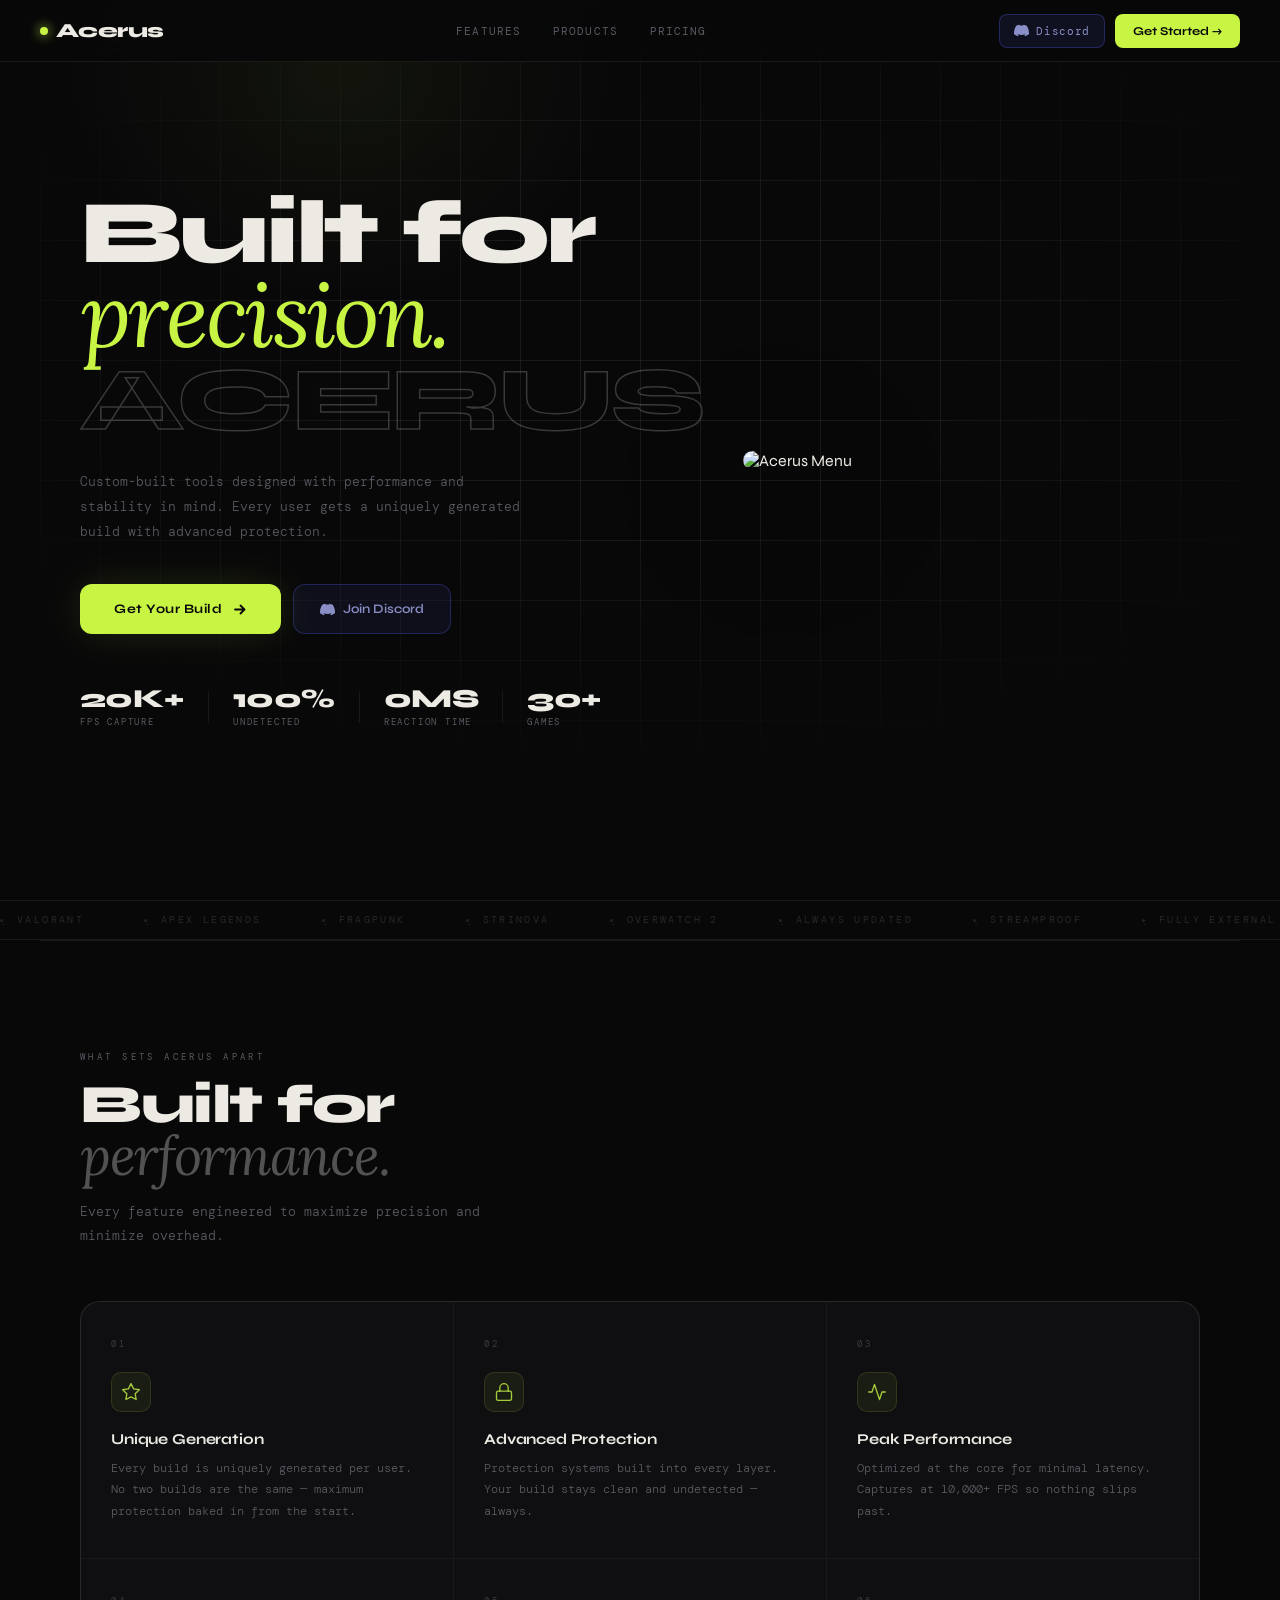
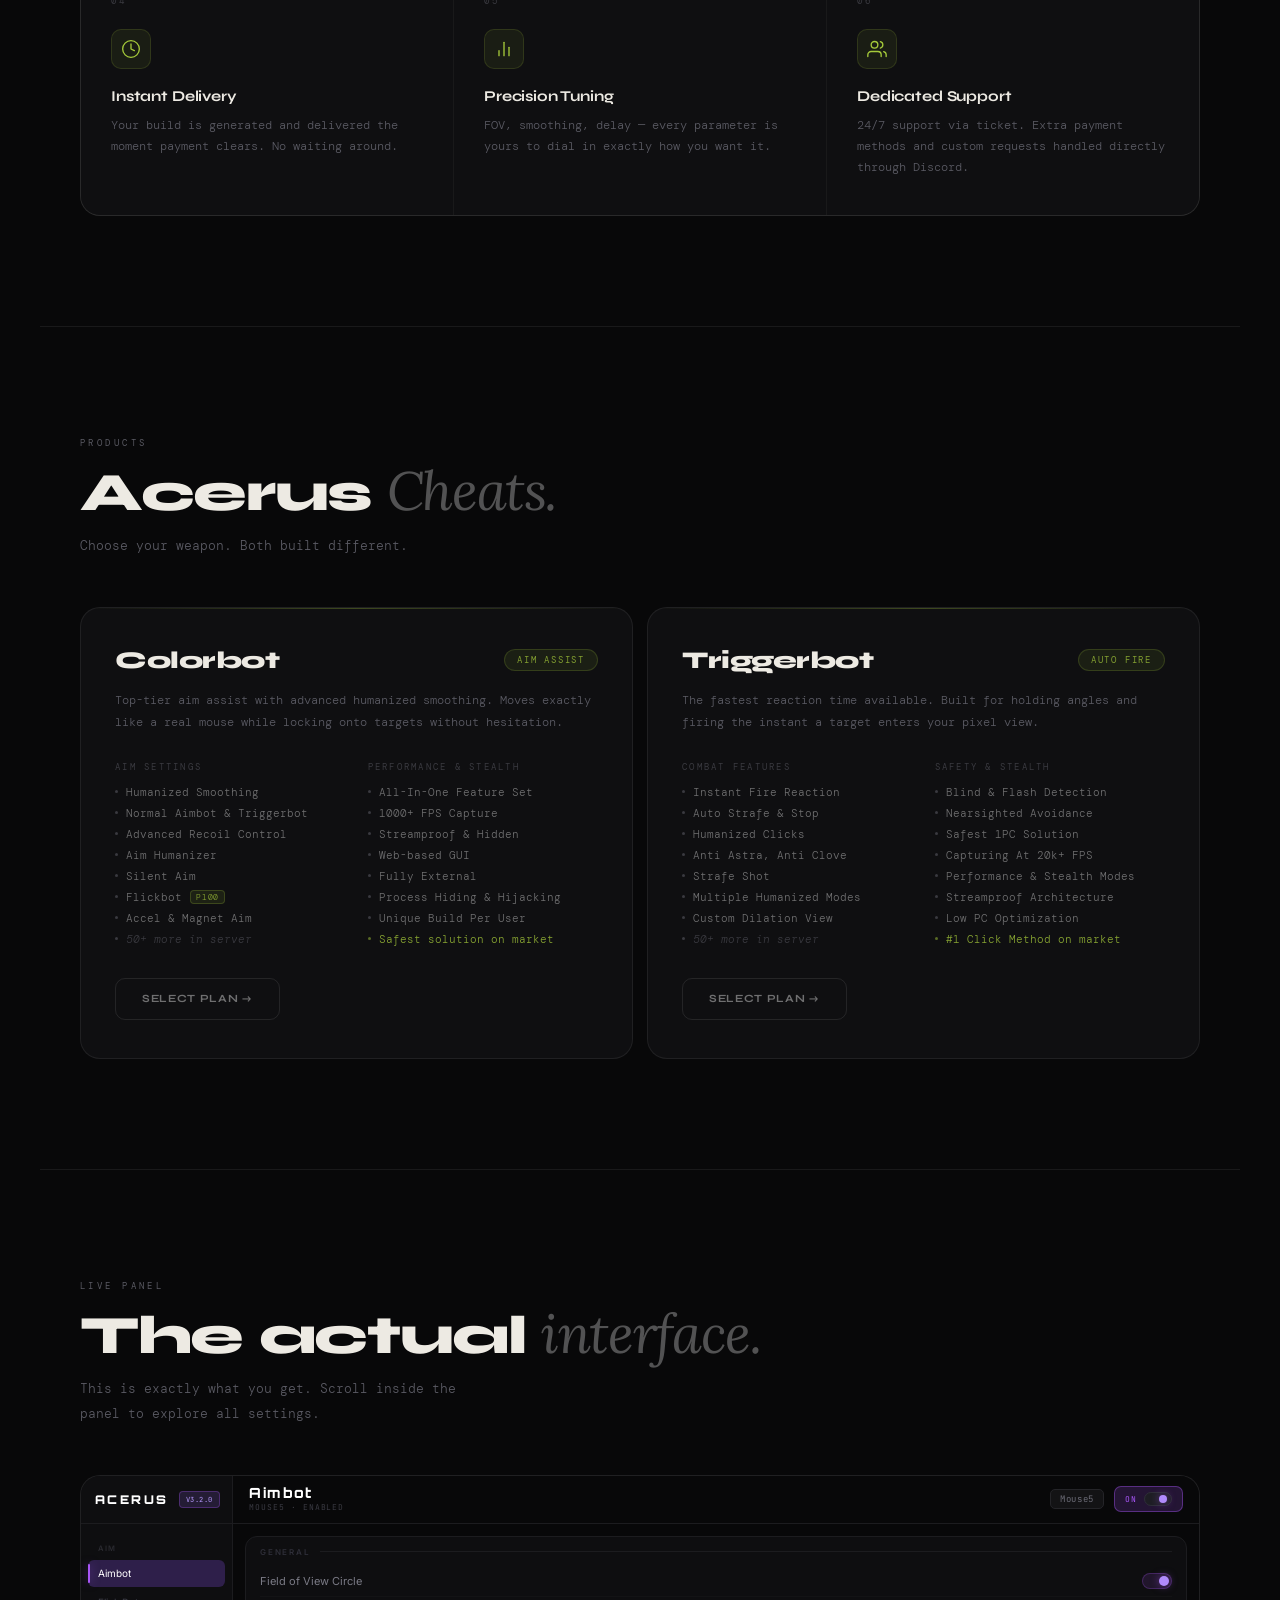
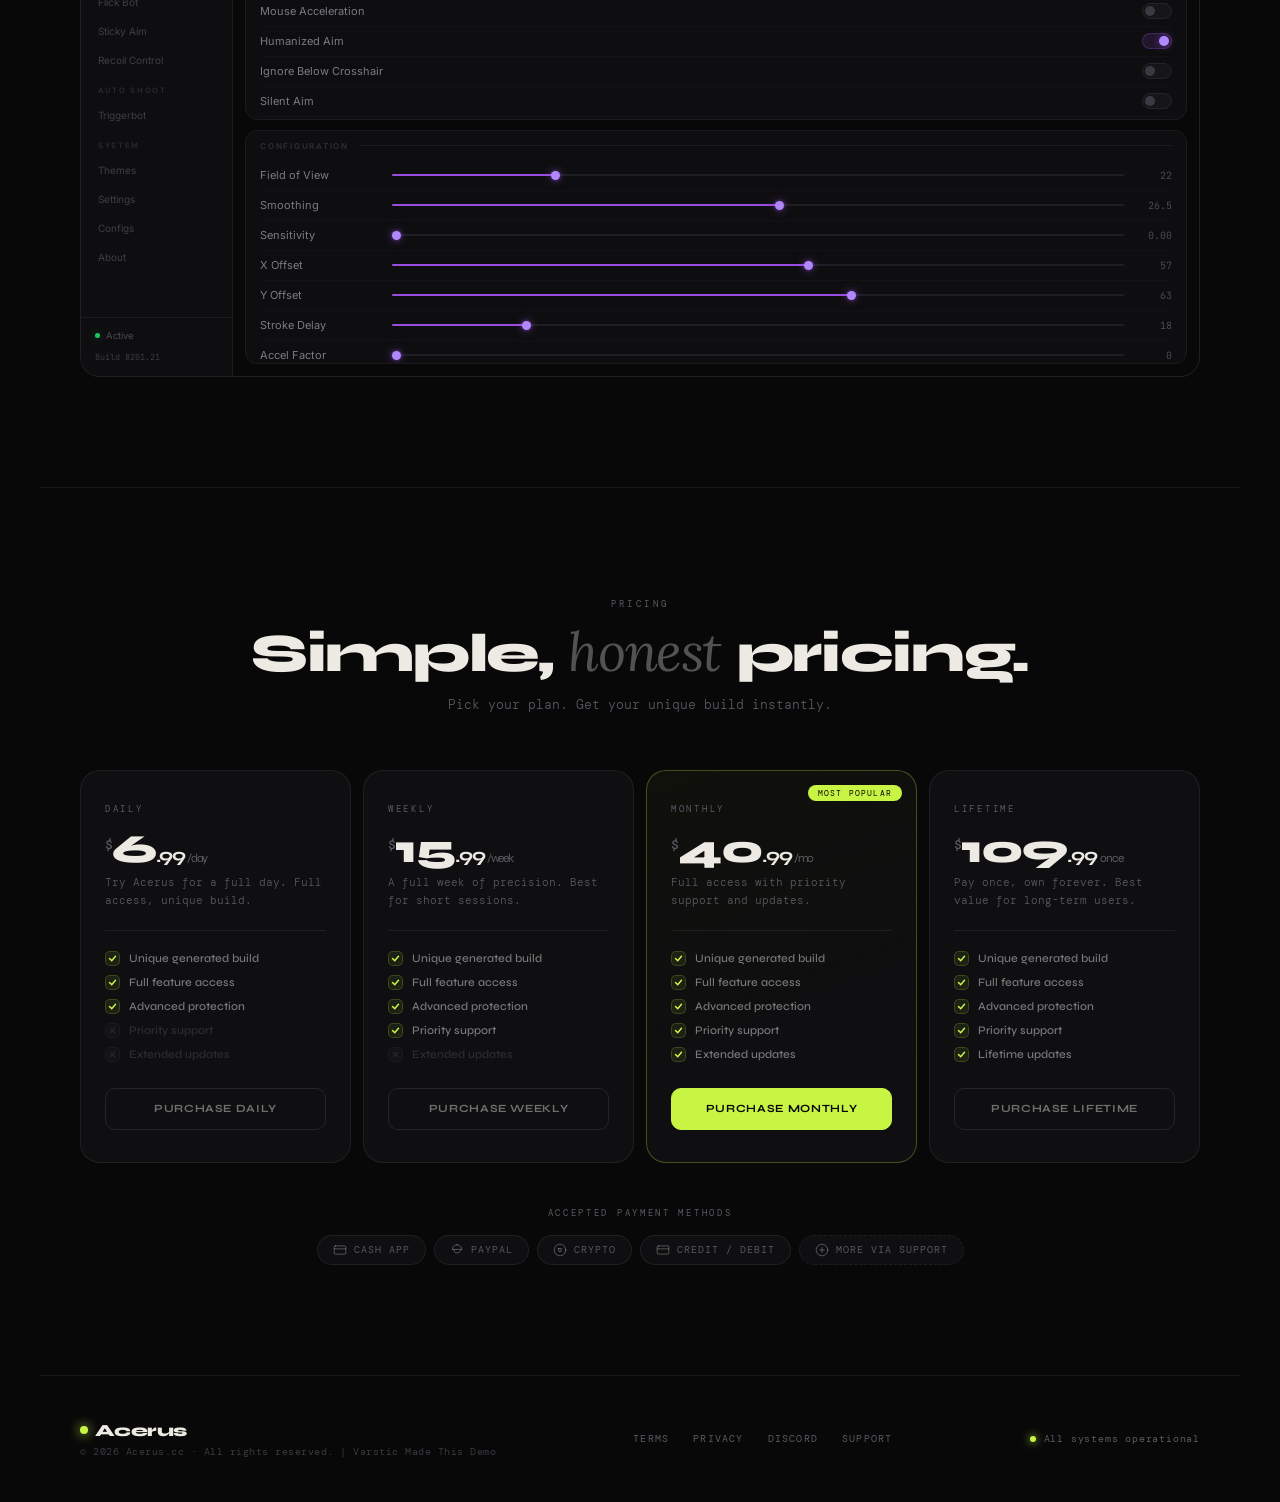
==== index.html @ 76d6c165 "Update index.html" ====
<!DOCTYPE html>
<html lang="en">
<head>
<meta charset="UTF-8">
<meta name="viewport" content="width=device-width, initial-scale=1.0">
<title>ACERUS</title>
<link rel="preconnect" href="https://fonts.googleapis.com">
<link rel="preconnect" href="https://fonts.gstatic.com" crossorigin>
  <link rel="icon" type="image/png" href="https://i.imgur.com/g42k0gM.png" />
<link href="https://fonts.googleapis.com/css2?family=Syne:wght@400;600;700;800&family=DM+Mono:wght@300;400;500&family=Lora:ital,wght@0,400;1,400&family=Orbitron:wght@700;800;900&family=Inter:wght@300;400;500;600&family=JetBrains+Mono:wght@300;400&display=swap" rel="stylesheet">
<link rel="stylesheet" href="assets/data/x7k2m.css">
</head>
<body>

<canvas id="q9w3e"></canvas>
<div id="r4t8y"></div>

<nav>
  <a href="#" class="nav-logo">
    <span class="logo-dot"></span>
    Acerus
  </a>
  <div class="nav-links">
    <a href="#features">Features</a>
    <a href="#cheats">Products</a>
    <a href="#pricing">Pricing</a>
  </div>
  <div class="nav-right">
    <a href="https://discord.com/invite/Wdghr2n5yr" target="_blank" class="discord-btn">
      <svg width="15" height="15" viewBox="0 0 24 24" fill="currentColor">
        <path d="M20.317 4.37a19.791 19.791 0 0 0-4.885-1.515.074.074 0 0 0-.079.037c-.21.375-.444.864-.608 1.25a18.27 18.27 0 0 0-5.487 0 12.64 12.64 0 0 0-.617-1.25.077.077 0 0 0-.079-.037A19.736 19.736 0 0 0 3.677 4.37a.07.07 0 0 0-.032.027C.533 9.046-.32 13.58.099 18.057c.002.022.015.043.03.056a19.9 19.9 0 0 0 5.993 3.03.078.078 0 0 0 .084-.028 14.09 14.09 0 0 0 1.226-1.994.076.076 0 0 0-.041-.106 13.107 13.107 0 0 1-1.872-.892.077.077 0 0 1-.008-.128 10.2 10.2 0 0 0 .372-.292.074.074 0 0 1 .077-.01c3.928 1.793 8.18 1.793 12.062 0a.074.074 0 0 1 .078.01c.12.098.246.198.373.292a.077.077 0 0 1-.006.127 12.299 12.299 0 0 1-1.873.892.077.077 0 0 0-.041.107c.36.698.772 1.362 1.225 1.993a.076.076 0 0 0 .084.028 19.839 19.839 0 0 0 6.002-3.03.077.077 0 0 0 .032-.054c.5-5.177-.838-9.674-3.549-13.66a.061.061 0 0 0-.031-.03z"/>
      </svg>
      Discord
    </a>
    <a href="#pricing" class="nav-cta">Get Started →</a>
  </div>
</nav>

<section id="hero">
  <div class="hero-grid"></div>
  <div class="hero-glow"></div>
  <div class="hero-inner">
    <div class="hero-left">
      <h1>
        <span class="h1-line1" id="tw-line">Built for</span><br>
        <em class="h1-em" id="tw-em"></em><br>
        <span class="outline h1-slide" id="tw-slide">ACERUS</span>
      </h1>
      <p class="hero-sub" id="hero-sub-text">
        Custom-built tools designed with performance and stability in mind. Every user gets a uniquely generated build with advanced protection.
      </p>
      <div class="hero-btns">
        <a href="#pricing" class="btn-primary">
          Get Your Build
          <svg width="15" height="15" viewBox="0 0 15 15" fill="none">
            <path d="M3 7.5h9M8.5 3.5l4 4-4 4" stroke="currentColor" stroke-width="1.8" stroke-linecap="round" stroke-linejoin="round"/>
          </svg>
        </a>
        <a href="https://discord.com/invite/Wdghr2n5yr" target="_blank" class="btn-secondary">
          <svg width="15" height="15" viewBox="0 0 24 24" fill="currentColor">
            <path d="M20.317 4.37a19.791 19.791 0 0 0-4.885-1.515.074.074 0 0 0-.079.037c-.21.375-.444.864-.608 1.25a18.27 18.27 0 0 0-5.487 0 12.64 12.64 0 0 0-.617-1.25.077.077 0 0 0-.079-.037A19.736 19.736 0 0 0 3.677 4.37a.07.07 0 0 0-.032.027C.533 9.046-.32 13.58.099 18.057c.002.022.015.043.03.056a19.9 19.9 0 0 0 5.993 3.03.078.078 0 0 0 .084-.028 14.09 14.09 0 0 0 1.226-1.994.076.076 0 0 0-.041-.106 13.107 13.107 0 0 1-1.872-.892.077.077 0 0 1-.008-.128 10.2 10.2 0 0 0 .372-.292.074.074 0 0 1 .077-.01c3.928 1.793 8.18 1.793 12.062 0a.074.074 0 0 1 .078.01c.12.098.246.198.373.292a.077.077 0 0 1-.006.127 12.299 12.299 0 0 1-1.873.892.077.077 0 0 0-.041.107c.36.698.772 1.362 1.225 1.993a.076.076 0 0 0 .084.028 19.839 19.839 0 0 0 6.002-3.03.077.077 0 0 0 .032-.054c.5-5.177-.838-9.674-3.549-13.66a.061.061 0 0 0-.031-.03z"/>
          </svg>
          Join Discord
        </a>
      </div>
      <div class="hero-stats">
        <div class="hs"><div class="hs-num">20K+</div><div class="hs-lbl">FPS Capture</div></div>
        <div class="hs-div"></div>
        <div class="hs"><div class="hs-num">100%</div><div class="hs-lbl">Undetected</div></div>
        <div class="hs-div"></div>
        <div class="hs"><div class="hs-num">0MS</div><div class="hs-lbl">Reaction Time</div></div>
        <div class="hs-div"></div>
        <div class="hs"><div class="hs-num">30+</div><div class="hs-lbl">Games</div></div>
      </div>
    </div>
    <div class="hero-right">
      <div class="menu-wrap" id="menuWrap">
        <img src="https://i.imgur.com/69HrfQ5.png" alt="Acerus Menu" class="menu-img" id="menuImg">
      </div>
    </div>
  </div>
</section>

<div class="ticker">
  <div class="ticker-inner" id="p5u1i"></div>
</div>

<section id="features">
  <div class="feats-header">
    <span class="sec-eyebrow reveal">What sets Acerus apart</span>
    <h2 class="sec-title reveal d1">Built for<br><em>performance.</em></h2>
    <p class="sec-sub reveal d2">Every feature engineered to maximize precision and minimize overhead.</p>
  </div>
  <div class="feats-grid">
    <div class="feat-card reveal d1">
      <div class="feat-num">01</div>
      <div class="feat-icon">
        <svg width="20" height="20" viewBox="0 0 24 24" fill="none" stroke="rgba(200,245,68,.8)" stroke-width="1.6" stroke-linecap="round" stroke-linejoin="round"><path d="M12 2l3.09 6.26L22 9.27l-5 4.87 1.18 6.88L12 17.77l-6.18 3.25L7 14.14 2 9.27l6.91-1.01L12 2z"/></svg>
      </div>
      <p class="feat-name">Unique Generation</p>
      <p class="feat-desc">Every build is uniquely generated per user. No two builds are the same — maximum protection baked in from the start.</p>
    </div>
    <div class="feat-card reveal d2">
      <div class="feat-num">02</div>
      <div class="feat-icon">
        <svg width="20" height="20" viewBox="0 0 24 24" fill="none" stroke="rgba(200,245,68,.8)" stroke-width="1.6" stroke-linecap="round" stroke-linejoin="round"><rect x="3" y="11" width="18" height="11" rx="2"/><path d="M7 11V7a5 5 0 0 1 10 0v4"/></svg>
      </div>
      <p class="feat-name">Advanced Protection</p>
      <p class="feat-desc">Protection systems built into every layer. Your build stays clean and undetected — always.</p>
    </div>
    <div class="feat-card reveal d3">
      <div class="feat-num">03</div>
      <div class="feat-icon">
        <svg width="20" height="20" viewBox="0 0 24 24" fill="none" stroke="rgba(200,245,68,.8)" stroke-width="1.6" stroke-linecap="round" stroke-linejoin="round"><polyline points="22 12 18 12 15 21 9 3 6 12 2 12"/></svg>
      </div>
      <p class="feat-name">Peak Performance</p>
      <p class="feat-desc">Optimized at the core for minimal latency. Captures at 10,000+ FPS so nothing slips past.</p>
    </div>
    <div class="feat-card reveal d1">
      <div class="feat-num">04</div>
      <div class="feat-icon">
        <svg width="20" height="20" viewBox="0 0 24 24" fill="none" stroke="rgba(200,245,68,.8)" stroke-width="1.6" stroke-linecap="round" stroke-linejoin="round"><circle cx="12" cy="12" r="10"/><polyline points="12 6 12 12 16 14"/></svg>
      </div>
      <p class="feat-name">Instant Delivery</p>
      <p class="feat-desc">Your build is generated and delivered the moment payment clears. No waiting around.</p>
    </div>
    <div class="feat-card reveal d2">
      <div class="feat-num">05</div>
      <div class="feat-icon">
        <svg width="20" height="20" viewBox="0 0 24 24" fill="none" stroke="rgba(200,245,68,.8)" stroke-width="1.6" stroke-linecap="round" stroke-linejoin="round"><path d="M18 20V10"/><path d="M12 20V4"/><path d="M6 20v-6"/></svg>
      </div>
      <p class="feat-name">Precision Tuning</p>
      <p class="feat-desc">FOV, smoothing, delay — every parameter is yours to dial in exactly how you want it.</p>
    </div>
    <div class="feat-card reveal d3">
      <div class="feat-num">06</div>
      <div class="feat-icon">
        <svg width="20" height="20" viewBox="0 0 24 24" fill="none" stroke="rgba(200,245,68,.8)" stroke-width="1.6" stroke-linecap="round" stroke-linejoin="round"><path d="M17 21v-2a4 4 0 0 0-4-4H5a4 4 0 0 0-4 4v2"/><circle cx="9" cy="7" r="4"/><path d="M23 21v-2a4 4 0 0 0-3-3.87"/><path d="M16 3.13a4 4 0 0 1 0 7.75"/></svg>
      </div>
      <p class="feat-name">Dedicated Support</p>
      <p class="feat-desc">24/7 support via ticket. Extra payment methods and custom requests handled directly through Discord.</p>
    </div>
  </div>
</section>

<section id="cheats" style="border-top:1px solid var(--line)">
  <div class="cheats-header">
    <span class="sec-eyebrow reveal">Products</span>
    <h2 class="sec-title reveal d1">Acerus <em>Cheats.</em></h2>
    <p class="sec-sub reveal d2">Choose your weapon. Both built different.</p>
  </div>
  <div class="cheats-grid">
    <div class="cheat-card reveal d1">
      <div class="cheat-top">
        <div class="cheat-label">Colorbot</div>
        <div class="cheat-tag">Aim Assist</div>
      </div>
      <p class="cheat-desc">Top-tier aim assist with advanced humanized smoothing. Moves exactly like a real mouse while locking onto targets without hesitation.</p>
      <div class="cheat-sections">
        <div class="cheat-section">
          <div class="cs-title">Aim Settings</div>
          <ul class="cs-list">
            <li>Humanized Smoothing</li>
            <li>Normal Aimbot &amp; Triggerbot</li>
            <li>Advanced Recoil Control</li>
            <li>Aim Humanizer</li>
            <li>Silent Aim</li>
            <li>Flickbot <span class="feat-badge">P100</span></li>
            <li>Accel &amp; Magnet Aim</li>
            <li class="cs-more">50+ more in server</li>
          </ul>
        </div>
        <div class="cheat-section">
          <div class="cs-title">Performance &amp; Stealth</div>
          <ul class="cs-list">
            <li>All-In-One Feature Set</li>
            <li>1000+ FPS Capture</li>
            <li>Streamproof &amp; Hidden</li>
            <li>Web-based GUI</li>
            <li>Fully External</li>
            <li>Process Hiding &amp; Hijacking</li>
            <li>Unique Build Per User</li>
            <li class="cs-highlight">Safest solution on market</li>
          </ul>
        </div>
      </div>
      <a href="#pricing" class="btn-cheat">Select Plan →</a>
    </div>
    <div class="cheat-card reveal d2">
      <div class="cheat-top">
        <div class="cheat-label">Triggerbot</div>
        <div class="cheat-tag">Auto Fire</div>
      </div>
      <p class="cheat-desc">The fastest reaction time available. Built for holding angles and firing the instant a target enters your pixel view.</p>
      <div class="cheat-sections">
        <div class="cheat-section">
          <div class="cs-title">Combat Features</div>
          <ul class="cs-list">
            <li>Instant Fire Reaction</li>
            <li>Auto Strafe &amp; Stop</li>
            <li>Humanized Clicks</li>
            <li>Anti Astra, Anti Clove</li>
            <li>Strafe Shot</li>
            <li>Multiple Humanized Modes</li>
            <li>Custom Dilation View</li>
            <li class="cs-more">50+ more in server</li>
          </ul>
        </div>
        <div class="cheat-section">
          <div class="cs-title">Safety &amp; Stealth</div>
          <ul class="cs-list">
            <li>Blind &amp; Flash Detection</li>
            <li>Nearsighted Avoidance</li>
            <li>Safest 1PC Solution</li>
            <li>Capturing At 20k+ FPS</li>
            <li>Performance &amp; Stealth Modes</li>
            <li>Streamproof Architecture</li>
            <li>Low PC Optimization</li>
            <li class="cs-highlight">#1 Click Method on market</li>
          </ul>
        </div>
      </div>
      <a href="#pricing" class="btn-cheat">Select Plan →</a>
    </div>
  </div>
</section>

<section id="demo" style="border-top:1px solid var(--line)">
  <div class="demo-header">
    <span class="sec-eyebrow reveal">Live Panel</span>
    <h2 class="sec-title reveal d1">The actual <em>interface.</em></h2>
    <p class="sec-sub reveal d2">This is exactly what you get. Scroll inside the panel to explore all settings.</p>
  </div>
  <div class="widget-outer reveal d2">
    <div class="w-app">
      <aside class="w-sidebar">
        <div class="w-brand">
          <div class="w-brand-logo">ACERUS</div>
          <div class="w-brand-badge">V3.2.0</div>
        </div>
        <div class="w-nav">
          <div class="w-group-title">Aim</div>
          <div class="w-nav-item active">Aimbot</div>
          <div class="w-nav-item">Flick Bot</div>
          <div class="w-nav-item">Sticky Aim</div>
          <div class="w-nav-item">Recoil Control</div>
          <div class="w-group-title">Auto Shoot</div>
          <div class="w-nav-item">Triggerbot</div>
          <div class="w-group-title">System</div>
          <div class="w-nav-item">Themes</div>
          <div class="w-nav-item">Settings</div>
          <div class="w-nav-item">Configs</div>
          <div class="w-nav-item">About</div>
        </div>
        <div class="w-sidebar-footer">
          <div class="w-status-row"><span class="w-dot"></span><span>Active</span></div>
          <small>Build 8201.21</small>
        </div>
      </aside>
      <main class="w-main">
        <div class="w-topbar">
          <div class="w-title-wrap">
            <div class="w-title">Aimbot</div>
            <div class="w-subtitle">Mouse5 · Enabled</div>
          </div>
          <div class="w-top-controls">
            <div class="w-chip">Mouse5</div>
            <div class="w-master-toggle on" id="wMasterToggle">
              <span class="wmt-label">ON</span>
              <div class="wmt-knob"></div>
            </div>
          </div>
        </div>
        <div class="w-scroll-area">
          <section class="w-card">
            <div class="w-card-header">
              <span>General</span>
              <div class="w-card-line"></div>
            </div>
            <div class="w-card-body">
              <div class="w-row-toggle"><div class="w-label">Field of View Circle</div><div class="w-toggle on" data-wtoggle></div></div>
              <div class="w-row-toggle"><div class="w-label">Mouse Acceleration</div><div class="w-toggle" data-wtoggle></div></div>
              <div class="w-row-toggle"><div class="w-label">Humanized Aim</div><div class="w-toggle on" data-wtoggle></div></div>
              <div class="w-row-toggle"><div class="w-label">Ignore Below Crosshair</div><div class="w-toggle" data-wtoggle></div></div>
              <div class="w-row-toggle"><div class="w-label">Silent Aim</div><div class="w-toggle" data-wtoggle></div></div>
              <div class="w-row-toggle"><div class="w-label">Streamproof Mode</div><div class="w-toggle on" data-wtoggle></div></div>
            </div>
          </section>
          <section class="w-card">
            <div class="w-card-header">
              <span>Configuration</span>
              <div class="w-card-line"></div>
            </div>
            <div class="w-card-body">
              <div class="w-slider-row"><div class="w-slider-name">Field of View</div><input type="range" min="0" max="100" value="22" data-wslider data-format="int"><div class="w-slider-value">22</div></div>
              <div class="w-slider-row"><div class="w-slider-name">Smoothing</div><input type="range" min="0" max="100" value="53" data-wslider data-format="smooth"><div class="w-slider-value">26.5</div></div>
              <div class="w-slider-row"><div class="w-slider-name">Sensitivity</div><input type="range" min="0" max="100" value="0" data-wslider data-format="sens"><div class="w-slider-value">0.00</div></div>
              <div class="w-slider-row"><div class="w-slider-name">X Offset</div><input type="range" min="0" max="100" value="57" data-wslider data-format="int"><div class="w-slider-value">57</div></div>
              <div class="w-slider-row"><div class="w-slider-name">Y Offset</div><input type="range" min="0" max="100" value="63" data-wslider data-format="int"><div class="w-slider-value">63</div></div>
              <div class="w-slider-row"><div class="w-slider-name">Stroke Delay</div><input type="range" min="0" max="100" value="18" data-wslider data-format="int"><div class="w-slider-value">18</div></div>
              <div class="w-slider-row"><div class="w-slider-name">Accel Factor</div><input type="range" min="0" max="100" value="0" data-wslider data-format="int"><div class="w-slider-value">0</div></div>
              <div class="w-slider-row"><div class="w-slider-name">Humanize Factor</div><input type="range" min="0" max="100" value="35" data-wslider data-format="humanize"><div class="w-slider-value">0.5</div></div>
            </div>
          </section>
        </div>
      </main>
    </div>
  </div>
</section>

<section id="pricing" style="border-top:1px solid var(--line)">
  <div class="price-header">
    <span class="sec-eyebrow reveal">Pricing</span>
    <h2 class="sec-title reveal d1">Simple, <em>honest</em> pricing.</h2>
    <p class="sec-sub reveal d2">Pick your plan. Get your unique build instantly.</p>
  </div>
  <div class="price-grid">
    <div class="pc reveal d1">
      <p class="pc-plan">Daily</p>
      <p class="pc-price"><sup>$</sup>6<span class="pc-cents">.99</span><sub>/day</sub></p>
      <p class="pc-desc">Try Acerus for a full day. Full access, unique build.</p>
      <div class="pc-divider"></div>
      <ul class="pc-feats">
        <li class="pf"><div class="pf-dot"><svg width="9" height="9" viewBox="0 0 12 12" fill="none" stroke="currentColor" stroke-width="2" stroke-linecap="round"><polyline points="2 6 5 9 10 3"/></svg></div>Unique generated build</li>
        <li class="pf"><div class="pf-dot"><svg width="9" height="9" viewBox="0 0 12 12" fill="none" stroke="currentColor" stroke-width="2" stroke-linecap="round"><polyline points="2 6 5 9 10 3"/></svg></div>Full feature access</li>
        <li class="pf"><div class="pf-dot"><svg width="9" height="9" viewBox="0 0 12 12" fill="none" stroke="currentColor" stroke-width="2" stroke-linecap="round"><polyline points="2 6 5 9 10 3"/></svg></div>Advanced protection</li>
        <li class="pf dim"><div class="pf-dot"><svg width="9" height="9" viewBox="0 0 12 12" fill="none" stroke="currentColor" stroke-width="2" stroke-linecap="round"><line x1="3" y1="3" x2="9" y2="9"/><line x1="9" y1="3" x2="3" y2="9"/></svg></div>Priority support</li>
        <li class="pf dim"><div class="pf-dot"><svg width="9" height="9" viewBox="0 0 12 12" fill="none" stroke="currentColor" stroke-width="2" stroke-linecap="round"><line x1="3" y1="3" x2="9" y2="9"/><line x1="9" y1="3" x2="3" y2="9"/></svg></div>Extended updates</li>
      </ul>
      <a href="#" class="btn-plan-cta">Purchase Daily</a>
    </div>
    <div class="pc reveal d2">
      <p class="pc-plan">Weekly</p>
      <p class="pc-price"><sup>$</sup>15<span class="pc-cents">.99</span><sub>/week</sub></p>
      <p class="pc-desc">A full week of precision. Best for short sessions.</p>
      <div class="pc-divider"></div>
      <ul class="pc-feats">
        <li class="pf"><div class="pf-dot"><svg width="9" height="9" viewBox="0 0 12 12" fill="none" stroke="currentColor" stroke-width="2" stroke-linecap="round"><polyline points="2 6 5 9 10 3"/></svg></div>Unique generated build</li>
        <li class="pf"><div class="pf-dot"><svg width="9" height="9" viewBox="0 0 12 12" fill="none" stroke="currentColor" stroke-width="2" stroke-linecap="round"><polyline points="2 6 5 9 10 3"/></svg></div>Full feature access</li>
        <li class="pf"><div class="pf-dot"><svg width="9" height="9" viewBox="0 0 12 12" fill="none" stroke="currentColor" stroke-width="2" stroke-linecap="round"><polyline points="2 6 5 9 10 3"/></svg></div>Advanced protection</li>
        <li class="pf"><div class="pf-dot"><svg width="9" height="9" viewBox="0 0 12 12" fill="none" stroke="currentColor" stroke-width="2" stroke-linecap="round"><polyline points="2 6 5 9 10 3"/></svg></div>Priority support</li>
        <li class="pf dim"><div class="pf-dot"><svg width="9" height="9" viewBox="0 0 12 12" fill="none" stroke="currentColor" stroke-width="2" stroke-linecap="round"><line x1="3" y1="3" x2="9" y2="9"/><line x1="9" y1="3" x2="3" y2="9"/></svg></div>Extended updates</li>
      </ul>
      <a href="#" class="btn-plan-cta">Purchase Weekly</a>
    </div>
    <div class="pc featured reveal d3">
      <div class="pc-badge">Most Popular</div>
      <p class="pc-plan">Monthly</p>
      <p class="pc-price"><sup>$</sup>40<span class="pc-cents">.99</span><sub>/mo</sub></p>
      <p class="pc-desc">Full access with priority support and updates.</p>
      <div class="pc-divider"></div>
      <ul class="pc-feats">
        <li class="pf"><div class="pf-dot"><svg width="9" height="9" viewBox="0 0 12 12" fill="none" stroke="currentColor" stroke-width="2" stroke-linecap="round"><polyline points="2 6 5 9 10 3"/></svg></div>Unique generated build</li>
        <li class="pf"><div class="pf-dot"><svg width="9" height="9" viewBox="0 0 12 12" fill="none" stroke="currentColor" stroke-width="2" stroke-linecap="round"><polyline points="2 6 5 9 10 3"/></svg></div>Full feature access</li>
        <li class="pf"><div class="pf-dot"><svg width="9" height="9" viewBox="0 0 12 12" fill="none" stroke="currentColor" stroke-width="2" stroke-linecap="round"><polyline points="2 6 5 9 10 3"/></svg></div>Advanced protection</li>
        <li class="pf"><div class="pf-dot"><svg width="9" height="9" viewBox="0 0 12 12" fill="none" stroke="currentColor" stroke-width="2" stroke-linecap="round"><polyline points="2 6 5 9 10 3"/></svg></div>Priority support</li>
        <li class="pf"><div class="pf-dot"><svg width="9" height="9" viewBox="0 0 12 12" fill="none" stroke="currentColor" stroke-width="2" stroke-linecap="round"><polyline points="2 6 5 9 10 3"/></svg></div>Extended updates</li>
      </ul>
      <a href="#" class="btn-plan-cta featured">Purchase Monthly</a>
    </div>
    <div class="pc reveal d4">
      <p class="pc-plan">Lifetime</p>
      <p class="pc-price"><sup>$</sup>109<span class="pc-cents">.99</span><sub> once</sub></p>
      <p class="pc-desc">Pay once, own forever. Best value for long-term users.</p>
      <div class="pc-divider"></div>
      <ul class="pc-feats">
        <li class="pf"><div class="pf-dot"><svg width="9" height="9" viewBox="0 0 12 12" fill="none" stroke="currentColor" stroke-width="2" stroke-linecap="round"><polyline points="2 6 5 9 10 3"/></svg></div>Unique generated build</li>
        <li class="pf"><div class="pf-dot"><svg width="9" height="9" viewBox="0 0 12 12" fill="none" stroke="currentColor" stroke-width="2" stroke-linecap="round"><polyline points="2 6 5 9 10 3"/></svg></div>Full feature access</li>
        <li class="pf"><div class="pf-dot"><svg width="9" height="9" viewBox="0 0 12 12" fill="none" stroke="currentColor" stroke-width="2" stroke-linecap="round"><polyline points="2 6 5 9 10 3"/></svg></div>Advanced protection</li>
        <li class="pf"><div class="pf-dot"><svg width="9" height="9" viewBox="0 0 12 12" fill="none" stroke="currentColor" stroke-width="2" stroke-linecap="round"><polyline points="2 6 5 9 10 3"/></svg></div>Priority support</li>
        <li class="pf"><div class="pf-dot"><svg width="9" height="9" viewBox="0 0 12 12" fill="none" stroke="currentColor" stroke-width="2" stroke-linecap="round"><polyline points="2 6 5 9 10 3"/></svg></div>Lifetime updates</li>
      </ul>
      <a href="#" class="btn-plan-cta">Purchase Lifetime</a>
    </div>
  </div>
  <div class="pay-methods reveal">
    <p class="pay-title">Accepted Payment Methods</p>
    <div class="pay-icons">
      <div class="pay-chip"><svg width="14" height="14" viewBox="0 0 24 24" fill="none" stroke="currentColor" stroke-width="1.6" stroke-linecap="round" stroke-linejoin="round"><rect x="2" y="5" width="20" height="14" rx="2"/><line x1="2" y1="10" x2="22" y2="10"/></svg>Cash App</div>
      <div class="pay-chip"><svg width="14" height="14" viewBox="0 0 24 24" fill="none" stroke="currentColor" stroke-width="1.6" stroke-linecap="round" stroke-linejoin="round"><path d="M7 11C7 11 6 17 12 17s7-6 7-6"/><path d="M12 3C7 3 4 7 4 11h16c0-4-3-8-8-8z"/></svg>PayPal</div>
      <div class="pay-chip"><svg width="14" height="14" viewBox="0 0 24 24" fill="none" stroke="currentColor" stroke-width="1.6" stroke-linecap="round" stroke-linejoin="round"><circle cx="12" cy="12" r="10"/><path d="M9.5 9.5h5l-1 5h-3l-1-5z"/></svg>Crypto</div>
      <div class="pay-chip"><svg width="14" height="14" viewBox="0 0 24 24" fill="none" stroke="currentColor" stroke-width="1.6" stroke-linecap="round" stroke-linejoin="round"><rect x="2" y="5" width="20" height="14" rx="2"/><line x1="2" y1="10" x2="22" y2="10"/></svg>Credit / Debit</div>
      <div class="pay-chip pay-chip-muted"><svg width="14" height="14" viewBox="0 0 24 24" fill="none" stroke="currentColor" stroke-width="1.6" stroke-linecap="round" stroke-linejoin="round"><circle cx="12" cy="12" r="10"/><line x1="12" y1="8" x2="12" y2="16"/><line x1="8" y1="12" x2="16" y2="12"/></svg>More via Support</div>
    </div>
  </div>
</section>

<footer>
  <div>
    <div class="ft-logo"><span class="logo-dot"></span>Acerus</div>
    <p class="ft-copy">© 2026 Acerus.cc · All rights reserved. | Varstic Made This Demo</p>
  </div>
  <div class="ft-links">
    <a href="#">Terms</a>
    <a href="#">Privacy</a>
    <a href="https://discord.com/invite/Wdghr2n5yr" target="_blank">Discord</a>
    <a href="#">Support</a>
  </div>
  <div class="ft-status"><span class="status-dot"></span>All systems operational</div>
</footer>

<script src="assets/load/n8v3x.js"></script>
</body>
</html>
---- assets/data/x7k2m.css ----
:root {
  --bg:     #080809;
  --bg1:    #0f0f11;
  --bg2:    #161618;
  --bg3:    #1e1e21;
  --line:   rgba(255,255,255,0.07);
  --accent: #C8F544;
  --text:   #EDEAE3;
  --muted:  #5A5A63;
  --muted2: #3A3A40;
  --syne:   'Syne', sans-serif;
  --mono:   'DM Mono', monospace;
  --lora:   'Lora', serif;
}

*, *::before, *::after { box-sizing: border-box; margin: 0; padding: 0; }
html { scroll-behavior: smooth; }
body { background: var(--bg); color: var(--text); font-family: var(--syne); overflow-x: hidden; cursor: none !important; }
body::-webkit-scrollbar { width: 3px; }
body::-webkit-scrollbar-thumb { background: var(--bg3); }
* { cursor: none !important; }

#q9w3e { position: fixed; top: 0; left: 0; width: 100%; height: 100%; pointer-events: none; z-index: 99999; }
#r4t8y {
  position: fixed; pointer-events: none; z-index: 99998;
  width: 32px; height: 32px; margin-left: -16px; margin-top: -16px;
  background: url('https://osuskinner.com/elements/interface/cursor/103/2371.png') center/contain no-repeat;
  filter: drop-shadow(0 0 6px rgba(200,245,68,0.9)) drop-shadow(0 0 14px rgba(200,245,68,0.4));
  will-change: transform;
  transition: transform 0.06s cubic-bezier(.16,1,.3,1);
}

.reveal { opacity: 0; transform: translateY(24px); transition: opacity .7s cubic-bezier(.16,1,.3,1), transform .7s cubic-bezier(.16,1,.3,1); }
.reveal.in { opacity: 1; transform: none; }
.d1 { transition-delay: .08s; }
.d2 { transition-delay: .18s; }
.d3 { transition-delay: .28s; }
.d4 { transition-delay: .38s; }

nav {
  position: fixed; top: 0; left: 0; right: 0; z-index: 100;
  display: flex; align-items: center; justify-content: space-between;
  padding: 0 40px; height: 62px;
  background: rgba(8,8,9,0.9); backdrop-filter: blur(24px);
  border-bottom: 1px solid var(--line);
}
.nav-logo { font-size: 20px; font-weight: 800; letter-spacing: -.03em; color: var(--text); text-decoration: none; display: flex; align-items: center; gap: 8px; }
.logo-dot { width: 8px; height: 8px; border-radius: 50%; background: var(--accent); box-shadow: 0 0 12px var(--accent); }
.nav-links { display: flex; gap: 32px; }
.nav-links a { font-family: var(--mono); font-size: 11px; letter-spacing: .1em; text-transform: uppercase; color: var(--muted); text-decoration: none; transition: color .2s; }
.nav-links a:hover { color: var(--text); }
.nav-right { display: flex; align-items: center; gap: 10px; }
.discord-btn { height: 34px; padding: 0 14px; background: rgba(88,101,242,0.1); border: 1px solid rgba(88,101,242,0.28); color: rgba(180,185,255,0.75); font-family: var(--mono); font-size: 11px; letter-spacing: .06em; border-radius: 8px; text-decoration: none; display: inline-flex; align-items: center; gap: 7px; transition: background .2s, border-color .2s, color .2s; }
.discord-btn:hover { background: rgba(88,101,242,0.2); border-color: rgba(88,101,242,0.5); color: #fff; }
.nav-cta { height: 34px; padding: 0 18px; background: var(--accent); color: #0a0a0b; font-family: var(--syne); font-weight: 700; font-size: 12px; border-radius: 8px; text-decoration: none; display: inline-flex; align-items: center; transition: opacity .2s, transform .2s; }
.nav-cta:hover { opacity: .88; transform: translateY(-1px); }

#hero { min-height: 100vh; padding: 100px 40px 80px; position: relative; overflow: hidden; display: flex; align-items: center; }
.hero-grid { position: absolute; inset: 0; background-image: linear-gradient(var(--line) 1px, transparent 1px), linear-gradient(90deg, var(--line) 1px, transparent 1px); background-size: 60px 60px; mask-image: radial-gradient(ellipse 80% 60% at 50% 40%, black 30%, transparent 80%); }
.hero-glow { position: absolute; top: -20%; left: 25%; transform: translateX(-50%); width: 600px; height: 500px; background: radial-gradient(ellipse, rgba(200,245,68,.05) 0%, transparent 65%); pointer-events: none; }
.hero-inner { max-width: 1200px; margin: 0 auto; width: 100%; display: grid; grid-template-columns: 1fr 1fr; gap: 40px; align-items: center; position: relative; z-index: 1; }
.hero-left { display: flex; flex-direction: column; align-items: flex-start; }

h1 { font-size: clamp(52px, 7vw, 96px); font-weight: 800; line-height: .92; letter-spacing: -.03em; margin-bottom: 28px; min-height: 2.8em; }
h1 em { font-family: var(--lora); font-style: italic; font-weight: 400; color: var(--accent); display: inline-block; }
h1 .outline { -webkit-text-stroke: 1.5px rgba(255,255,255,0.2); color: transparent; display: inline-block; }

.tw-cursor { display: inline-block; width: 3px; height: 0.85em; background: var(--accent); margin-left: 3px; vertical-align: middle; animation: twblink .7s step-end infinite;}
@keyframes twblink { 0%,100% { opacity: 1; } 50% { opacity: 0; } }

.h1-slide { opacity: 0; transform: translateX(-40px); transition: opacity .7s cubic-bezier(.16,1,.3,1), transform .7s cubic-bezier(.16,1,.3,1); }
.h1-slide.in { opacity: 1; transform: translateX(0); }

.hero-sub { font-family: var(--mono); font-size: 13px; line-height: 1.9; color: var(--muted); max-width: 440px; margin-bottom: 40px; font-weight: 300; opacity: 0; transform: translateY(16px); transition: opacity .6s .5s cubic-bezier(.16,1,.3,1), transform .6s .5s cubic-bezier(.16,1,.3,1); }
.hero-sub.in { opacity: 1; transform: none; }

.hero-btns { display: flex; gap: 12px; flex-wrap: wrap; margin-bottom: 52px; opacity: 0; transform: translateY(16px); transition: opacity .6s .65s cubic-bezier(.16,1,.3,1), transform .6s .65s cubic-bezier(.16,1,.3,1); }
.hero-btns.in { opacity: 1; transform: none; }

.btn-primary { height: 50px; padding: 0 34px; background: var(--accent); color: #080809; font-family: var(--syne); font-weight: 700; font-size: 13px; letter-spacing: .04em; border: none; border-radius: 12px; text-decoration: none; display: inline-flex; align-items: center; gap: 10px; transition: transform .25s cubic-bezier(.16,1,.3,1), box-shadow .25s; box-shadow: 0 0 40px rgba(200,245,68,.12); }
.btn-primary:hover { transform: translateY(-3px); box-shadow: 0 8px 40px rgba(200,245,68,.28); }
.btn-primary svg { transition: transform .2s; }
.btn-primary:hover svg { transform: translateX(4px); }
.btn-secondary { height: 50px; padding: 0 26px; background: rgba(88,101,242,0.08); border: 1px solid rgba(88,101,242,0.28); border-radius: 12px; color: rgba(180,185,255,0.75); font-family: var(--syne); font-weight: 600; font-size: 13px; text-decoration: none; display: inline-flex; align-items: center; gap: 8px; transition: background .2s, border-color .2s, color .2s; }
.btn-secondary:hover { background: rgba(88,101,242,0.18); border-color: rgba(88,101,242,0.5); color: #fff; }

.hero-stats { display: flex; align-items: center; opacity: 0; transform: translateY(16px); transition: opacity .6s .8s cubic-bezier(.16,1,.3,1), transform .6s .8s cubic-bezier(.16,1,.3,1); }
.hero-stats.in { opacity: 1; transform: none; }
.hs { display: flex; flex-direction: column; gap: 4px; padding: 0 24px; }
.hs:first-child { padding-left: 0; }
.hs-num { font-size: 26px; font-weight: 800; color: var(--text); letter-spacing: -.02em; line-height: 1; }
.hs-lbl { font-family: var(--mono); font-size: 9px; letter-spacing: .2em; text-transform: uppercase; color: var(--muted); }
.hs-div { width: 1px; height: 32px; background: var(--line); flex-shrink: 0; }

.hero-right { display: flex; align-items: center; justify-content: flex-end; }
.menu-wrap {
  position: relative; width: 100%; max-width: 580px;
  transition: transform .4s cubic-bezier(.16,1,.3,1), filter .4s;
  filter: drop-shadow(0 0 60px rgba(200,245,68,.07)) drop-shadow(0 30px 80px rgba(0,0,0,.9));
  opacity: 0; transform: translateX(40px);
}
.menu-wrap.in { opacity: 1; transform: translateX(0); transition: opacity .8s .3s cubic-bezier(.16,1,.3,1), transform .8s .3s cubic-bezier(.16,1,.3,1), filter .4s; }
.menu-wrap:hover { transform: scale(1.04) translateX(0); filter: drop-shadow(0 0 80px rgba(200,245,68,.13)) drop-shadow(0 30px 80px rgba(0,0,0,.9)); }
.menu-img { width: 100%; height: auto; display: block; border-radius: 14px; }

.ticker { border-top: 1px solid var(--line); border-bottom: 1px solid var(--line); padding: 13px 0; overflow: hidden; }
.ticker-inner { display: flex; gap: 60px; white-space: nowrap; animation: tickscroll 30s linear infinite; }
.ticker-inner:hover { animation-play-state: paused; }
@keyframes tickscroll { 0% { transform: translateX(0); } 100% { transform: translateX(-50%); } }
.ti { display: flex; align-items: center; gap: 14px; font-family: var(--mono); font-size: 9.5px; letter-spacing: .25em; text-transform: uppercase; color: rgba(255,255,255,.13); flex-shrink: 0; }
.ti span { width: 3px; height: 3px; background: rgba(255,255,255,.1); border-radius: 50%; }

body > section { padding: 110px 40px; max-width: 1200px; margin: 0 auto; }
.sec-eyebrow { display: block; font-family: var(--mono); font-size: 9px; letter-spacing: .38em; text-transform: uppercase; color: var(--muted); margin-bottom: 16px; }
.sec-title { font-size: clamp(34px, 5vw, 54px); font-weight: 800; letter-spacing: -.025em; line-height: .95; color: var(--text); }
.sec-title em { font-family: var(--lora); font-style: italic; font-weight: 400; color: rgba(255,255,255,.3); }
.sec-sub { font-family: var(--mono); font-size: 13px; color: var(--muted); line-height: 1.9; max-width: 420px; margin-top: 16px; font-weight: 300; }

#features { border-top: 1px solid var(--line); }
.feats-header { margin-bottom: 52px; }
.feats-grid { display: grid; grid-template-columns: repeat(3,1fr); gap: 1px; background: var(--line); border: 1px solid var(--line); border-radius: 20px; overflow: hidden; }
.feat-card { background: var(--bg1); padding: 36px 30px; position: relative; overflow: hidden; transition: background .3s; }
.feat-card::before { content: ''; position: absolute; top: 0; left: 0; right: 0; height: 1px; background: linear-gradient(90deg, transparent, var(--accent), transparent); opacity: 0; transition: opacity .4s; }
.feat-card:hover { background: var(--bg2); }
.feat-card:hover::before { opacity: 1; }
.feat-num { font-family: var(--mono); font-size: 9px; letter-spacing: .3em; color: var(--muted2); margin-bottom: 22px; }
.feat-icon { width: 40px; height: 40px; border-radius: 10px; background: rgba(200,245,68,.06); border: 1px solid rgba(200,245,68,.12); display: flex; align-items: center; justify-content: center; margin-bottom: 18px; transition: background .3s; }
.feat-card:hover .feat-icon { background: rgba(200,245,68,.11); }
.feat-name { font-size: 15px; font-weight: 700; color: var(--text); margin-bottom: 10px; letter-spacing: -.01em; }
.feat-desc { font-family: var(--mono); font-size: 11.5px; color: var(--muted); line-height: 1.85; font-weight: 300; }

.cheats-header { margin-bottom: 48px; }
.cheats-grid { display: grid; grid-template-columns: 1fr 1fr; gap: 14px; }
.cheat-card { background: var(--bg1); border: 1px solid var(--line); border-radius: 20px; padding: 38px 34px; position: relative; overflow: hidden; transition: border-color .3s; }
.cheat-card::after { content: ''; position: absolute; top: 0; left: 0; right: 0; height: 1px; background: linear-gradient(90deg, transparent, rgba(200,245,68,.25), transparent); }
.cheat-card:hover { border-color: rgba(200,245,68,.14); }
.cheat-top { display: flex; align-items: center; justify-content: space-between; margin-bottom: 14px; }
.cheat-label { font-size: 24px; font-weight: 800; color: var(--text); letter-spacing: -.02em; }
.cheat-tag { font-family: var(--mono); font-size: 9px; letter-spacing: .2em; text-transform: uppercase; color: rgba(200,245,68,.6); background: rgba(200,245,68,.07); border: 1px solid rgba(200,245,68,.14); border-radius: 999px; padding: 4px 12px; }
.cheat-desc { font-family: var(--mono); font-size: 12px; color: var(--muted); line-height: 1.85; font-weight: 300; margin-bottom: 28px; }
.cheat-sections { display: grid; grid-template-columns: 1fr 1fr; gap: 22px; margin-bottom: 32px; }
.cs-title { font-family: var(--mono); font-size: 9px; letter-spacing: .25em; text-transform: uppercase; color: var(--muted2); margin-bottom: 12px; }
.cs-list { list-style: none; display: flex; flex-direction: column; gap: 7px; }
.cs-list li { font-family: var(--mono); font-size: 11px; color: rgba(255,255,255,.4); font-weight: 300; display: flex; align-items: center; gap: 8px; }
.cs-list li::before { content: ''; width: 3px; height: 3px; border-radius: 50%; background: var(--muted2); flex-shrink: 0; }
.cs-more { color: var(--muted2) !important; font-style: italic; }
.cs-highlight { color: rgba(200,245,68,.65) !important; }
.cs-highlight::before { background: rgba(200,245,68,.4) !important; }
.feat-badge { font-size: 8px; background: rgba(200,245,68,.08); border: 1px solid rgba(200,245,68,.18); color: rgba(200,245,68,.65); border-radius: 4px; padding: 1px 5px; letter-spacing: .1em; font-family: var(--mono); }
.btn-cheat { display: inline-flex; align-items: center; height: 42px; padding: 0 26px; background: transparent; border: 1px solid rgba(255,255,255,.09); border-radius: 10px; color: rgba(255,255,255,.4); font-family: var(--syne); font-weight: 700; font-size: 11px; letter-spacing: .06em; text-decoration: none; text-transform: uppercase; transition: border-color .2s, color .2s, background .2s; }
.btn-cheat:hover { border-color: rgba(200,245,68,.28); color: var(--accent); background: rgba(200,245,68,.04); }

.demo-header { margin-bottom: 48px; }
.widget-outer { border: 1px solid var(--line); border-radius: 20px; overflow: hidden; background: var(--bg1); }
.w-app { display: flex; height: 500px; font-family: 'Inter', sans-serif; }

.w-sidebar { width: 152px; background: #0e0e10; border-right: 1px solid #1c1c1f; display: flex; flex-direction: column; flex-shrink: 0; }
.w-brand { height: 48px; display: flex; align-items: center; justify-content: space-between; padding: 0 12px 0 14px; border-bottom: 1px solid #1c1c1f; }
.w-brand-logo { font-family: 'Orbitron', sans-serif; font-size: 12px; font-weight: 900; letter-spacing: .2em; color: #fff; }
.w-brand-badge { height: 17px; padding: 0 6px; border-radius: 4px; border: 1px solid rgba(168,85,247,.3); background: rgba(59,43,90,.5); color: #b79bff; font-family: 'JetBrains Mono', monospace; font-size: 7px; display: inline-flex; align-items: center; letter-spacing: .08em; }
.w-nav { padding: 10px 7px; display: flex; flex-direction: column; gap: 2px; flex: 1; overflow-y: auto; }
.w-nav::-webkit-scrollbar { width: 0; }
.w-group-title { padding: 10px 10px 5px; font-size: 7.5px; letter-spacing: .22em; color: #2a2a30; text-transform: uppercase; font-weight: 600; user-select: none; }
.w-nav-item { height: 27px; display: flex; align-items: center; border-radius: 6px; padding: 0 10px; color: #3e3e48; font-size: 10px; font-weight: 400; position: relative; user-select: none; transition: background .15s, color .15s; }
.w-nav-item:hover { background: rgba(168,85,247,.1); color: #c8b8ff; }
.w-nav-item.active { background: #2e1f4a; color: #fff; }
.w-nav-item.active::before { content: ''; position: absolute; left: 0; top: 4px; bottom: 4px; width: 2px; border-radius: 2px; background: #a855f7; box-shadow: 0 0 10px rgba(168,85,247,.5); }
.w-sidebar-footer { padding: 12px 14px; border-top: 1px solid #1c1c1f; }
.w-status-row { display: flex; align-items: center; gap: 6px; font-size: 9.5px; color:#4a4a55; margin-bottom: 3px; }
.w-dot { width: 5px; height: 5px; border-radius: 50%; background: #22c55e; box-shadow: 0 0 8px rgba(34,197,94,.4); flex-shrink: 0; }
.w-sidebar-footer small { font-size: 8.5px; color: #3a3a42; font-family: 'JetBrains Mono', monospace; }

.w-main { flex: 1; display: flex; flex-direction: column; min-width: 0; background: #080809; }
.w-topbar { height: 48px; display: flex; align-items: center; justify-content: space-between; padding: 0 16px; border-bottom: 1px solid #1c1c1f; flex-shrink: 0; }
.w-title-wrap { display: flex; flex-direction: column; gap: 2px; }
.w-title { font-family: 'Orbitron', sans-serif; font-size: 14px; font-weight: 800; letter-spacing: .12em; color: #fff; line-height: 1; }
.w-subtitle { font-family: 'JetBrains Mono', monospace; font-size: 8px; color: #3a3a42; letter-spacing: .12em; text-transform: uppercase; }
.w-top-controls { display: flex; align-items: center; gap: 10px; }
.w-chip { height: 20px; padding: 0 9px; border-radius: 5px; background: #131315; border: 1px solid #242428; color: #6a6a75; font-size: 9px; font-family: 'JetBrains Mono', monospace; display: inline-flex; align-items: center; letter-spacing: .06em; }
.w-master-toggle { display: flex; align-items: center; gap: 7px; height: 26px; padding: 0 10px; border-radius: 7px; background: rgba(168,85,247,.12); border: 1px solid rgba(168,85,247,.25); transition: background .2s; }
.w-master-toggle.on { background: rgba(168,85,247,.18); border-color: rgba(168,85,247,.4); }
.wmt-label { font-family: 'JetBrains Mono', monospace; font-size: 8px; letter-spacing: .15em; color: #a855f7; }
.wmt-knob { width: 28px; height: 14px; border-radius: 999px; background: #1e1e24; border: 1px solid #2e2e38; position: relative; }
.wmt-knob::after { content: ''; position: absolute; top: 2px; left: 14px; width: 8px; height: 8px; border-radius: 50%; background: #b08afc; box-shadow: 0 0 8px rgba(168,85,247,.6); transition: left .2s; }

.w-scroll-area { flex: 1; overflow-y: auto; padding: 12px; display: flex; flex-direction: column; gap: 10px; }
.w-scroll-area::-webkit-scrollbar { width: 3px; }
.w-scroll-area::-webkit-scrollbar-track { background: transparent; }
.w-scroll-area::-webkit-scrollbar-thumb { background: #2a2a30; border-radius: 2px; }

.w-card { background: #0e0e10; border: 1px solid #1c1c1f; border-radius: 12px; overflow: hidden; }
.w-card-header { padding: 10px 14px 8px; display: flex; align-items: center; gap: 10px; }
.w-card-header span { font-size: 8px; letter-spacing: .22em; color: #2e2e38; text-transform: uppercase; font-weight: 600; white-space: nowrap; }
.w-card-line { flex: 1; height: 1px; background: #1c1c1f; }
.w-card-body { padding: 2px 14px 10px; }

.w-row-toggle { display: flex; align-items: center; justify-content: space-between; height: 30px; border-bottom: 1px solid #131315; }
.w-row-toggle:last-child { border-bottom: none; }
.w-label { font-size: 11px; color: #7a7a85; font-weight: 400; }
.w-toggle { width: 30px; height: 16px; border-radius: 999px; background: #161618; border: 1px solid #242428; position: relative; flex-shrink: 0; transition: background .15s, border-color .15s; }
.w-toggle::after { content: ''; position: absolute; top: 2px; left: 2px; width: 10px; height: 10px; border-radius: 50%; background: #3a3a42; transition: left .15s, background .15s; }
.w-toggle.on { background: rgba(168,85,247,.12); border-color: rgba(168,85,247,.25); }
.w-toggle.on::after { left: 16px; background: #b08afc; box-shadow: 0 0 8px rgba(168,85,247,.5); }

.w-slider-row { display: grid; grid-template-columns: 120px 1fr 36px; align-items: center; gap: 12px; height: 30px; border-bottom: 1px solid #131315; }
.w-slider-row:last-child { border-bottom: none; }
.w-slider-name { font-size: 11px; color: #7a7a85; font-weight: 400; white-space: nowrap; overflow: hidden; text-overflow: ellipsis; }
.w-slider-value { font-size: 10px; color: #4a4a55; text-align: right; font-family: 'JetBrains Mono', monospace; }
.w-slider-row input[type="range"] { -webkit-appearance: none; appearance: none; width: 100%; height: 2px; background: linear-gradient(90deg, rgba(168,85,247,.9) var(--fill,50%), #1e1e24 var(--fill,50%)); outline: none; border-radius: 999px; }
.w-slider-row input[type="range"]::-webkit-slider-thumb { -webkit-appearance: none; width: 9px; height: 9px; border-radius: 50%; background: #b088fc; box-shadow: 0 0 0 2px rgba(168,85,247,.12), 0 0 10px rgba(168,85,247,.5); border: none; }
.w-slider-row input[type="range"]::-moz-range-thumb { width: 9px; height: 9px; border-radius: 50%; background: #b088fc; border: none; }

.w-bone-grid { display: grid; grid-template-columns: repeat(4,1fr); gap: 6px; padding: 4px 0 6px; }
.w-bone-btn { height: 28px; border-radius: 7px; background: #131315; border: 1px solid #1e1e24; display: flex; align-items: center; justify-content: center; font-size: 10px; color: #4a4a55; font-family: 'JetBrains Mono', monospace; letter-spacing: .06em; transition: background .15s, border-color .15s, color .15s; }
.w-bone-btn:hover { background: rgba(168,85,247,.08); border-color: rgba(168,85,247,.2); color: #c8b8ff; }
.w-bone-btn.active { background: rgba(168,85,247,.14); border-color: rgba(168,85,247,.3); color: #b08afc; }

#pricing { border-top: 1px solid var(--line); }
.price-header { text-align: center; margin-bottom: 52px; }
.price-header .sec-sub { margin: 14px auto 0; }
.price-grid { display: grid; grid-template-columns: repeat(4,1fr); gap: 12px; }
.pc { background: var(--bg1); border: 1px solid var(--line); border-radius: 20px; padding: 32px 24px; position: relative; overflow: hidden; transition: border-color .3s, transform .3s; }
.pc:hover { transform: translateY(-4px); border-color: rgba(255,255,255,.1); }
.pc.featured { background: linear-gradient(160deg, rgba(200,245,68,.04) 0%, var(--bg1) 60%); border-color: rgba(200,245,68,.28); }
.pc.featured:hover { border-color: rgba(200,245,68,.45); }
.pc-badge { position: absolute; top: 14px; right: 14px; background: var(--accent); color: #080809; border-radius: 999px; padding: 3px 10px; font-family: var(--mono); font-size: 8px; letter-spacing: .15em; text-transform: uppercase; }
.pc-plan { font-family: var(--mono); font-size: 9px; letter-spacing: .3em; text-transform: uppercase; color: var(--muted); margin-bottom: 14px; }
.pc-price { font-size: 40px; font-weight: 800; color: var(--text); letter-spacing: -.03em; line-height: 1; margin-bottom: 4px; }
.pc-price sup { font-size: 17px; vertical-align: top; margin-top: 7px; display: inline-block; color: var(--muted); font-weight: 400; }
.pc-price sub { font-size: 12px; font-weight: 400; color: var(--muted); vertical-align: baseline; margin-left: 2px; }
.pc-cents { font-size: 20px; font-weight: 700; }
.pc-desc { font-family: var(--mono); font-size: 11px; color: var(--muted); line-height: 1.7; margin-bottom: 20px; font-weight: 300; }
.pc-divider { height: 1px; background: var(--line); margin-bottom: 20px; }
.pc-feats { list-style: none; display: flex; flex-direction: column; gap: 9px; margin-bottom: 26px; }
.pf { display: flex; align-items: center; gap: 9px; font-size: 11.5px; color: rgba(255,255,255,.45); font-weight: 500; }
.pf-dot { width: 15px; height: 15px; border-radius: 5px; background: rgba(200,245,68,.08); border: 1px solid rgba(200,245,68,.18); display: flex; align-items: center; justify-content: center; flex-shrink: 0; }
.pf-dot svg { color: var(--accent); }
.pf.dim { opacity: .28; }
.pf.dim .pf-dot { background: var(--bg3); border-color: var(--muted2); }
.pf.dim .pf-dot svg { color: var(--muted); }
.btn-plan-cta { width: 100%; height: 42px; border-radius: 10px; font-family: var(--syne); font-weight: 700; font-size: 11px; letter-spacing: .06em; text-transform: uppercase; border: 1px solid rgba(255,255,255,.09); background: transparent; color: rgba(255,255,255,.4); text-decoration: none; display: flex; align-items: center; justify-content: center; transition: all .2s; }
.btn-plan-cta:hover { border-color: rgba(255,255,255,.2); color: var(--text); }
.btn-plan-cta.featured { background: var(--accent); color: #080809; border-color: var(--accent); }
.btn-plan-cta.featured:hover { opacity: .88; }

.pay-methods { margin-top: 44px; text-align: center; }
.pay-title { font-family: var(--mono); font-size: 9px; letter-spacing: .3em; text-transform: uppercase; color: var(--muted); margin-bottom: 16px; }
.pay-icons { display: flex; align-items: center; justify-content: center; gap: 8px; flex-wrap: wrap; }
.pay-chip { display: inline-flex; align-items: center; gap: 7px; border: 1px solid var(--line); border-radius: 999px; padding: 7px 15px; background: var(--bg1); font-family: var(--mono); font-size: 10px; letter-spacing: .1em; text-transform: uppercase; color: rgba(255,255,255,.3); transition: border-color .2s, color .2s; }
.pay-chip:hover { border-color: rgba(255,255,255,.14); color: rgba(255,255,255,.6); }
.pay-chip-muted { border-style: dashed; }

footer { border-top: 1px solid var(--line); padding: 44px 40px; display: flex; justify-content: space-between; align-items: center; flex-wrap: wrap; gap: 20px; max-width: 1200px; margin: 0 auto; }
.ft-logo { font-size: 17px; font-weight: 800; letter-spacing: -.03em; display: flex; align-items: center; gap: 7px; }
.ft-copy { font-family: var(--mono); font-size: 10px; color: var(--muted2); margin-top: 4px; letter-spacing: .05em; }
.ft-links { display: flex; gap: 24px; }
.ft-links a { font-family: var(--mono); font-size: 10px; letter-spacing: .12em; text-transform: uppercase; color: var(--muted); text-decoration: none; transition: color .2s; }
.ft-links a:hover { color: var(--text); }
.ft-status { display: flex; align-items: center; gap: 8px; font-family: var(--mono); font-size: 10px; color: var(--muted); letter-spacing: .08em; }
.status-dot { width: 6px; height: 6px; border-radius: 50%; background: var(--accent); box-shadow: 0 0 8px var(--accent); }

@media (max-width: 1024px) {
  .price-grid { grid-template-columns: repeat(2,1fr); }
  .cheats-grid { grid-template-columns: 1fr; }
}
@media (max-width: 900px) {
  nav { padding: 0 20px; }
  .nav-links { display: none; }
  section { padding: 80px 20px; }
  .feats-grid { grid-template-columns: 1fr 1fr; }
  .hero-inner { grid-template-columns: 1fr; }
  .hero-right { display: none; }
  footer { flex-direction: column; align-items: flex-start; }
}
@media (max-width: 600px) {
  .feats-grid { grid-template-columns: 1fr; }
  .price-grid { grid-template-columns: 1fr; }
  .cheat-sections { grid-template-columns: 1fr; }
  h1 { font-size: 48px; }
  .hero-btns { flex-direction: column; align-items: flex-start; }
  .pay-icons { flex-direction: column; align-items: center; }
  .hero-stats { flex-wrap: wrap; gap: 16px; }
  .hs-div { display: none; }
}
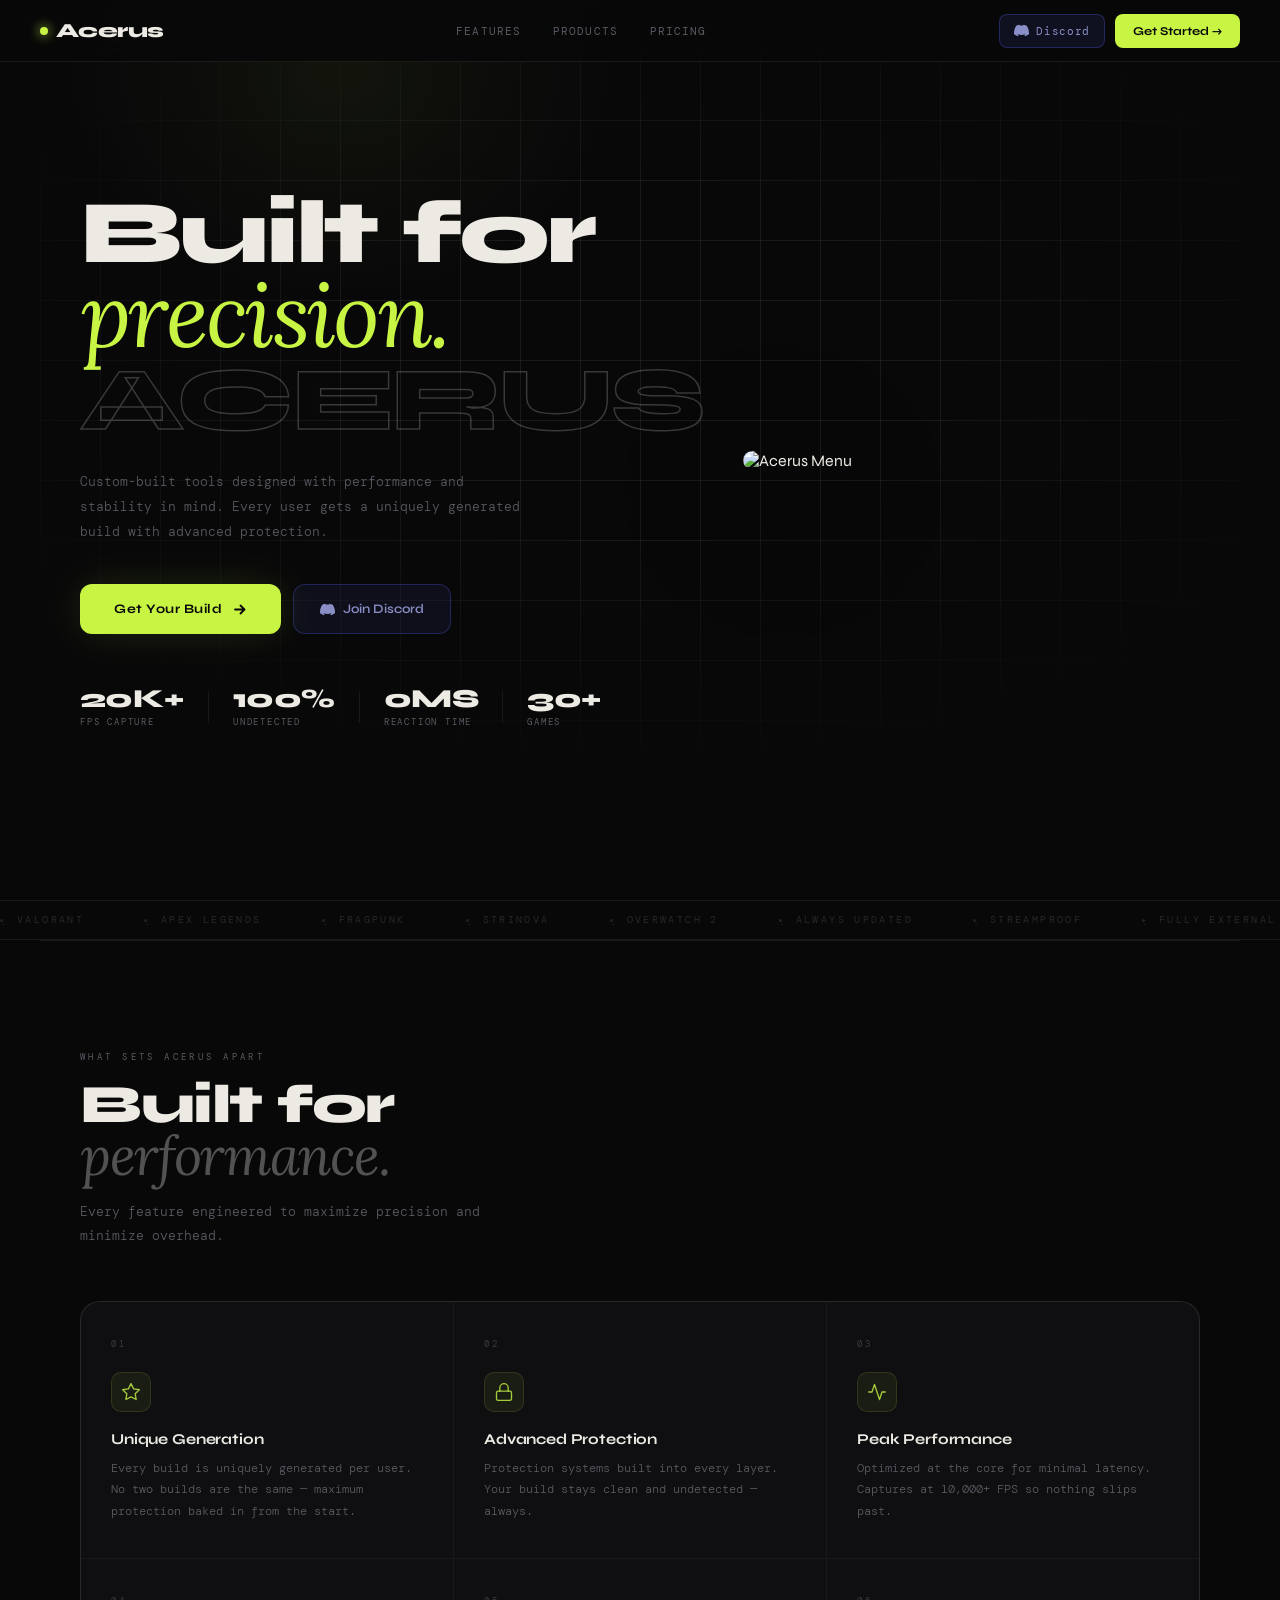
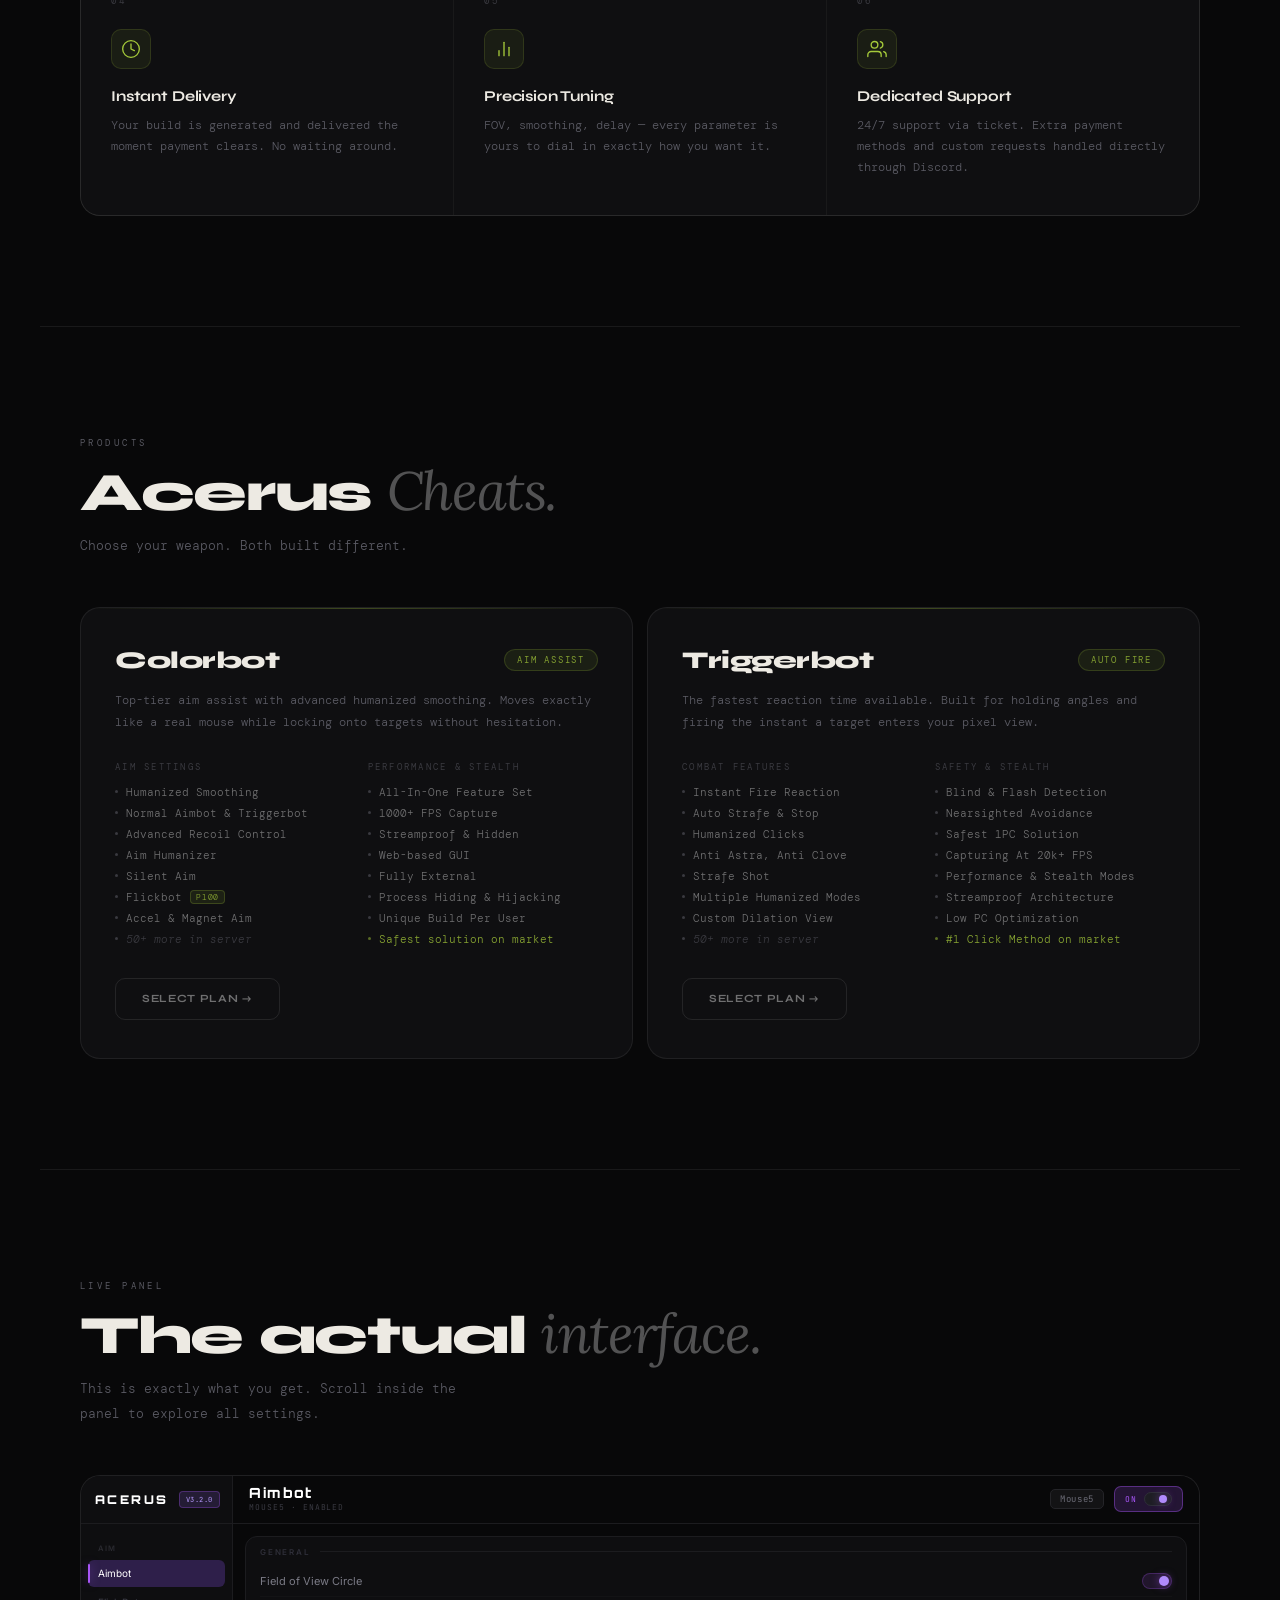
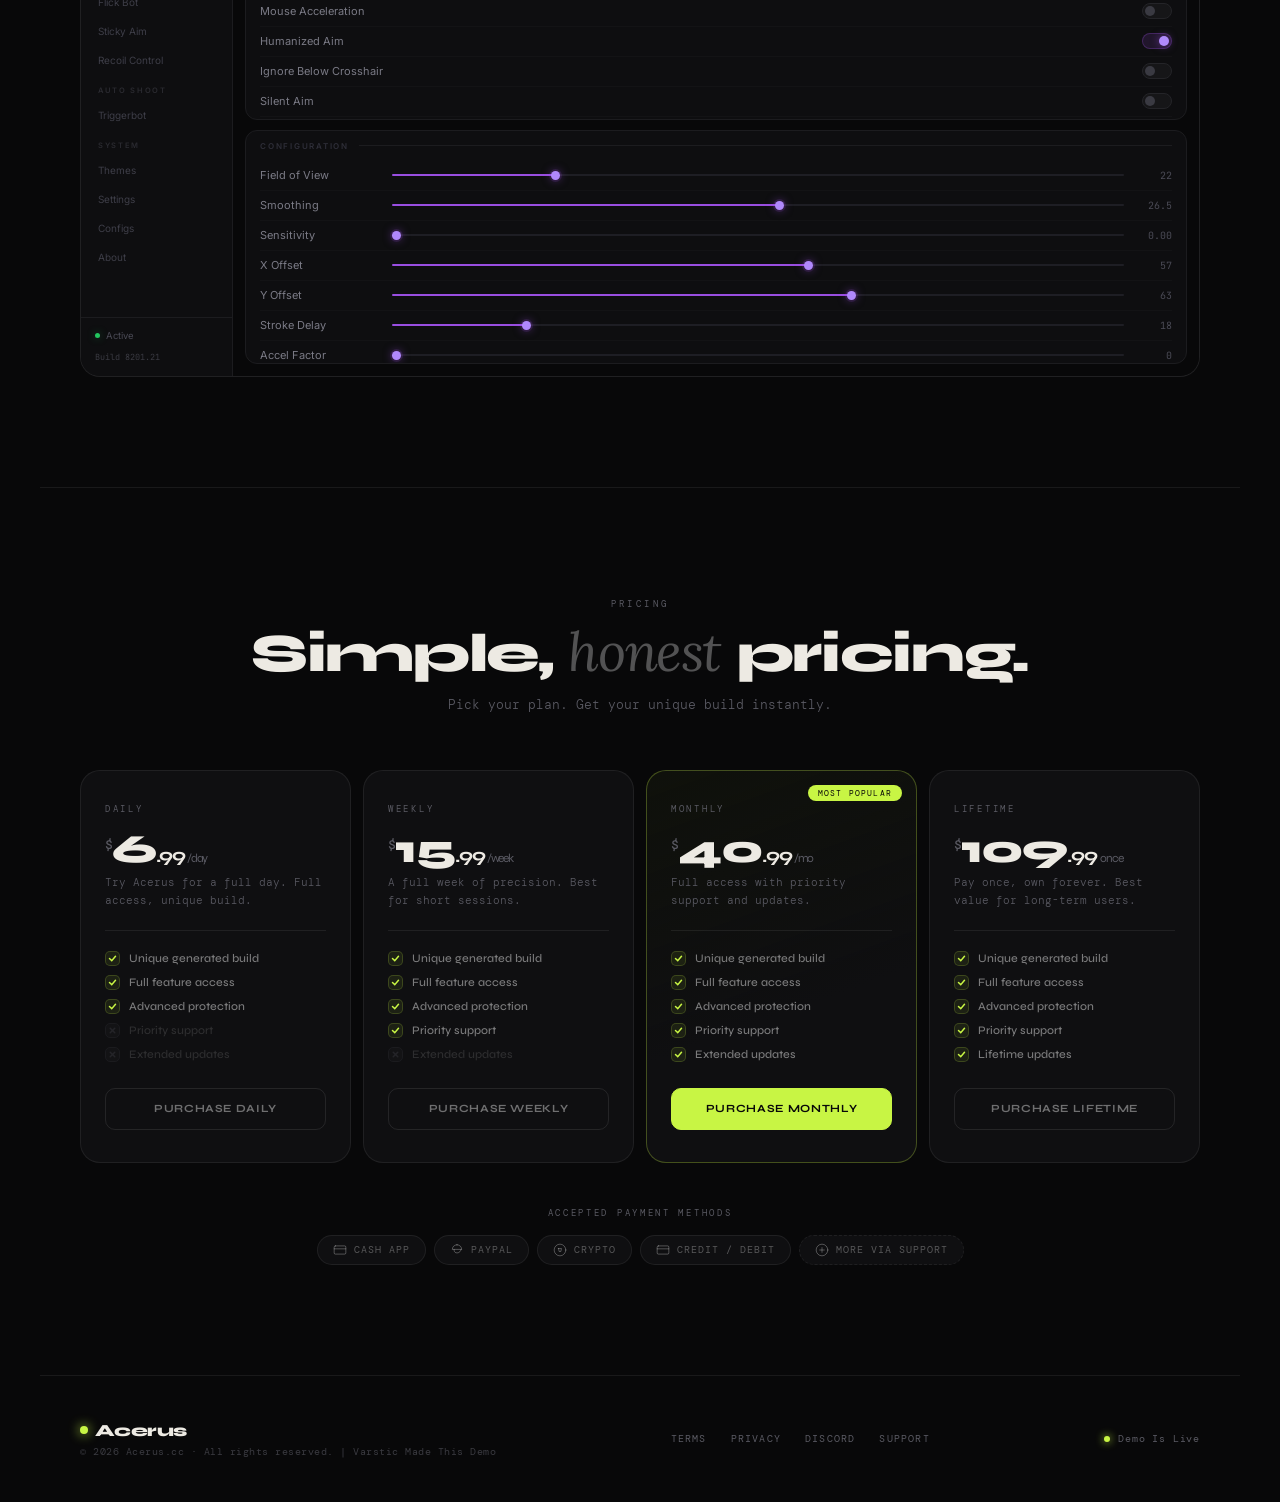
==== commit 074b472f: "Update index.html" ====
--- a/index.html
+++ b/index.html
@@ -396,7 +396,7 @@
     <a href="https://discord.com/invite/Wdghr2n5yr" target="_blank">Discord</a>
     <a href="#">Support</a>
   </div>
-  <div class="ft-status"><span class="status-dot"></span>All systems operational</div>
+  <div class="ft-status"><span class="status-dot"></span>Demo Is Live</div>
 </footer>
 
 <script src="assets/load/n8v3x.js"></script>
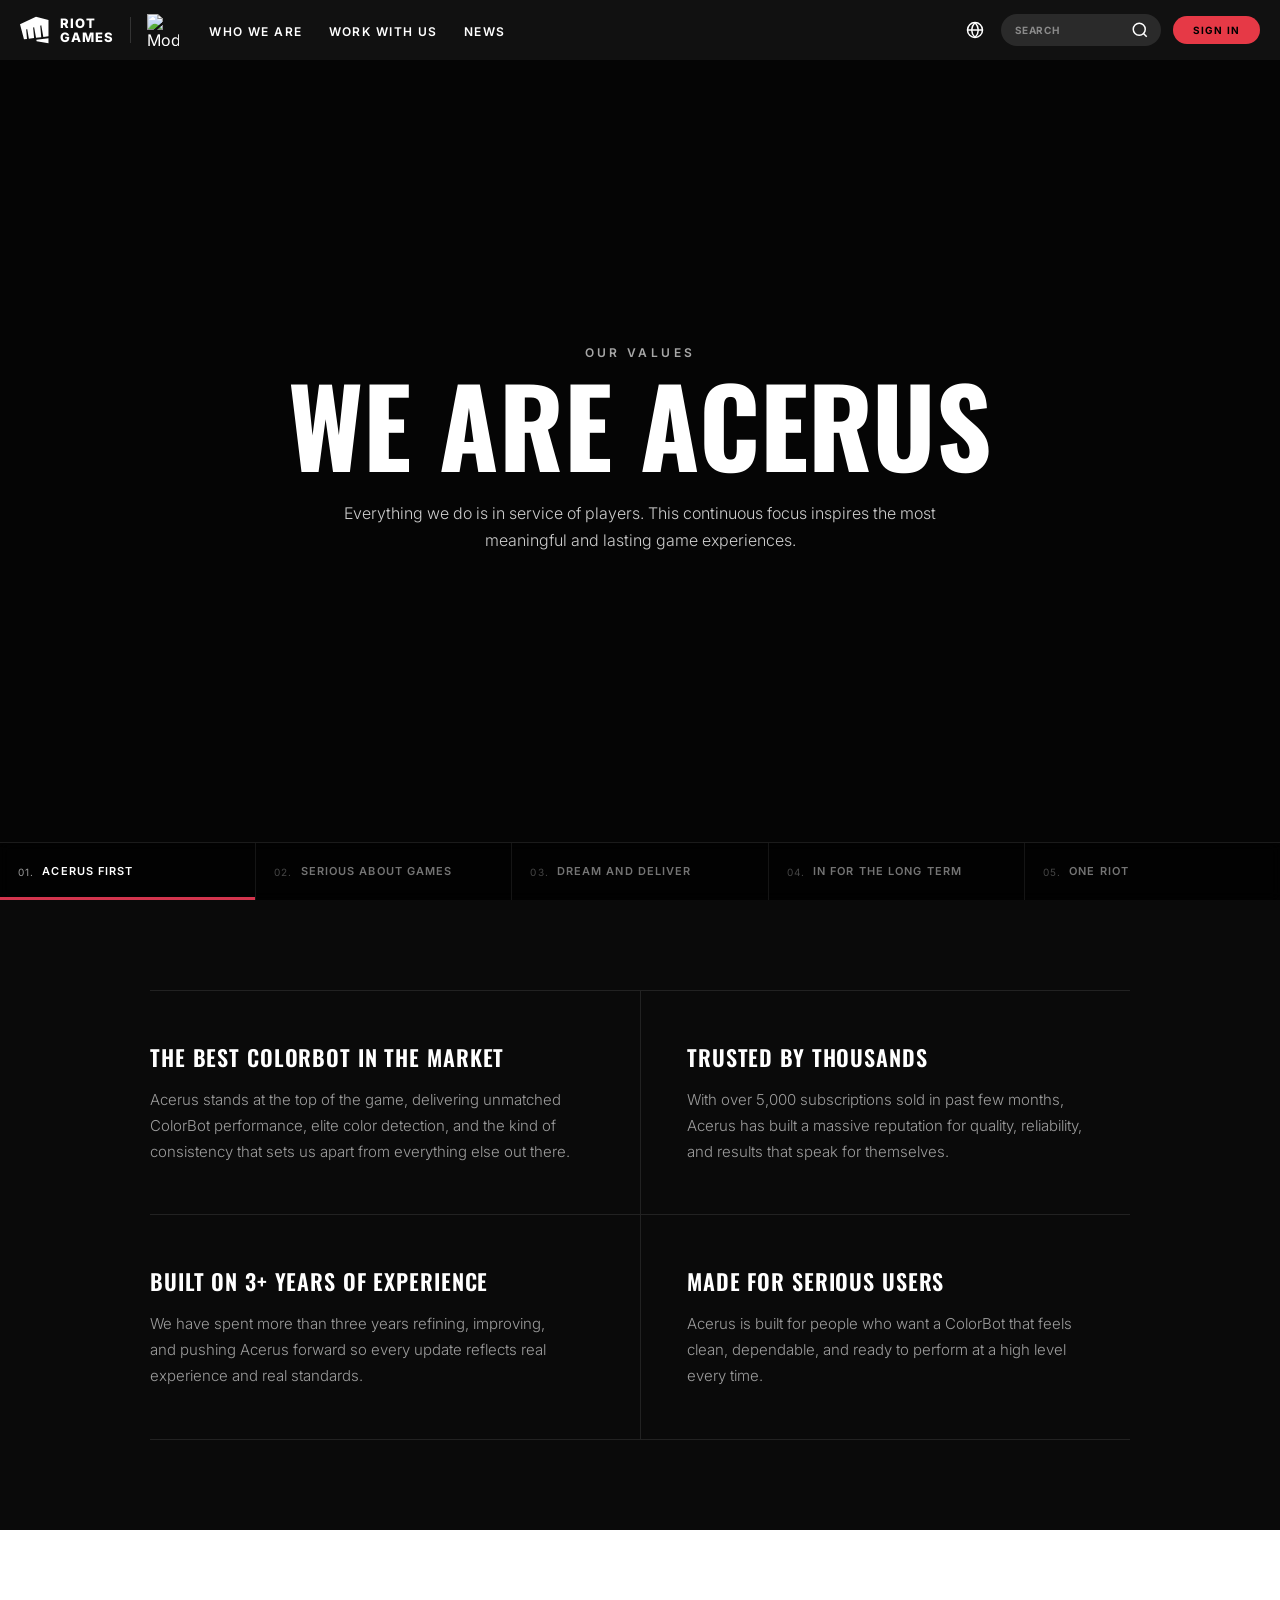
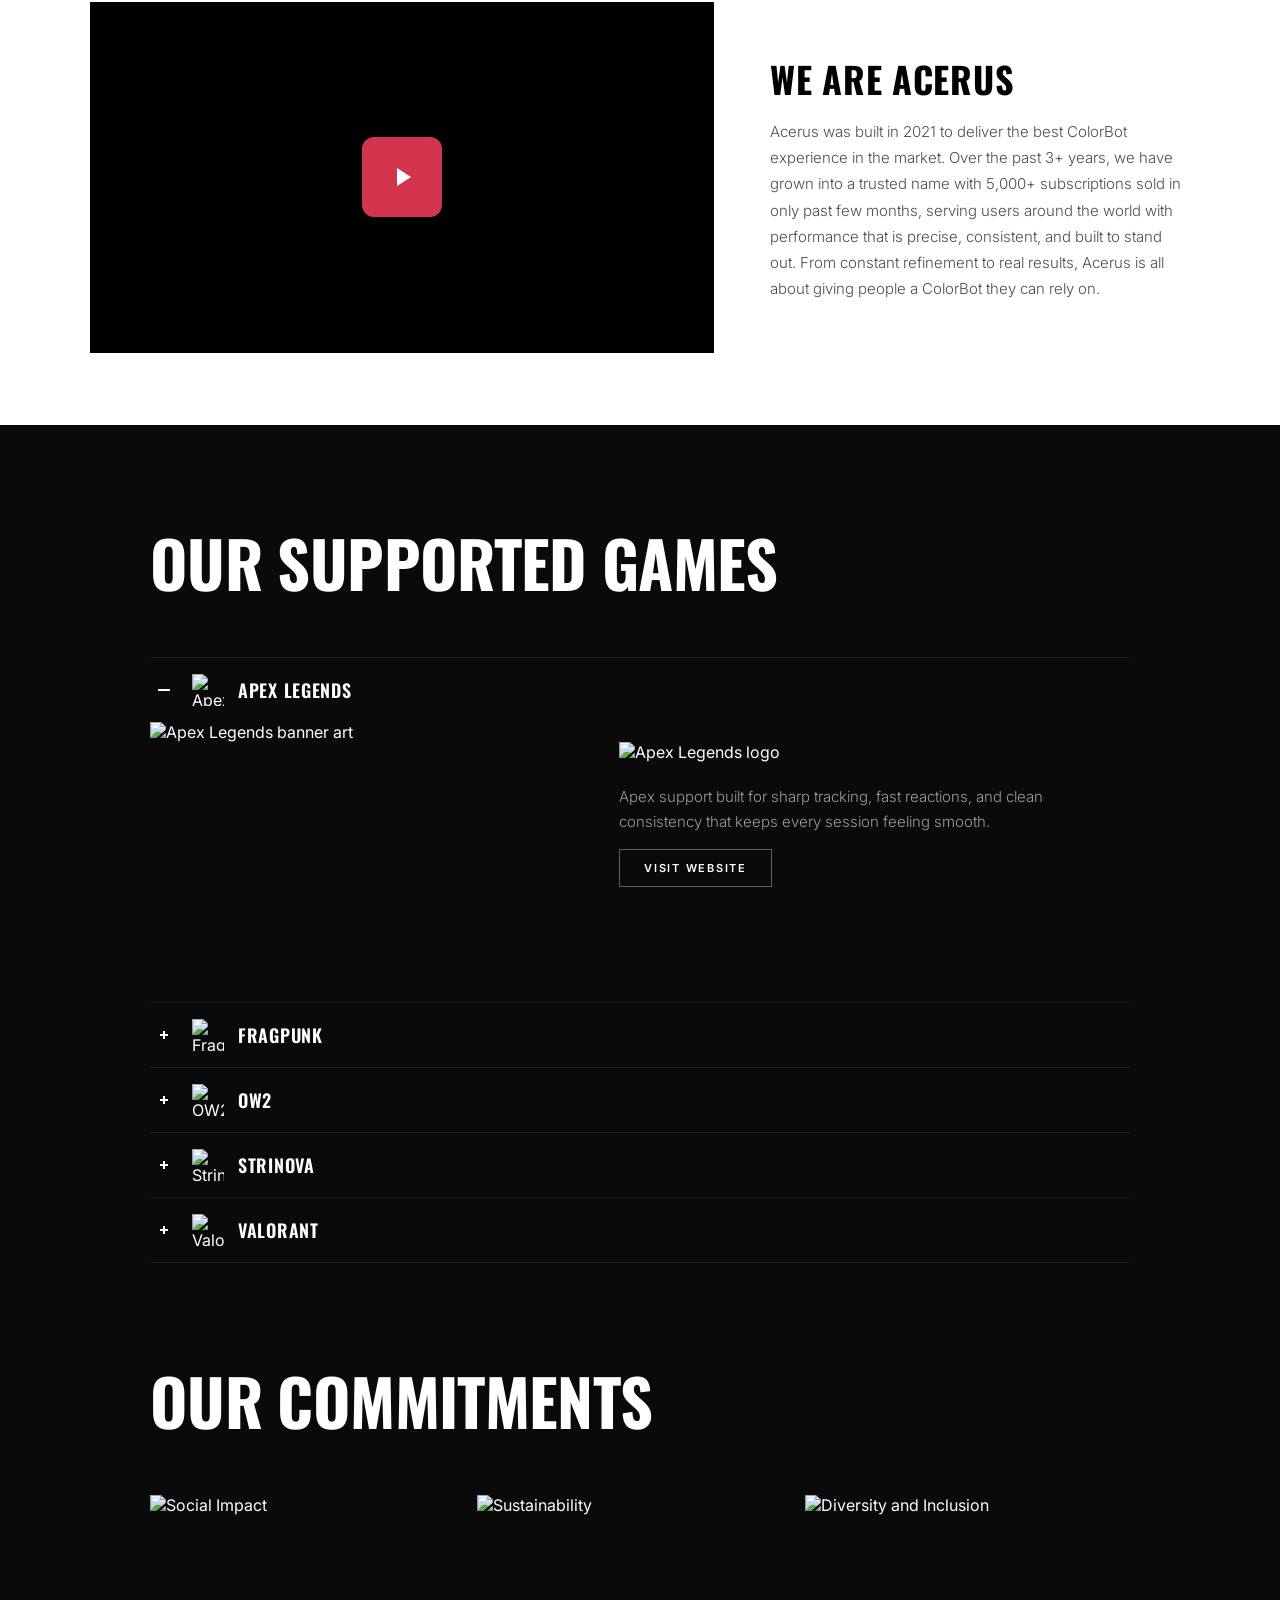
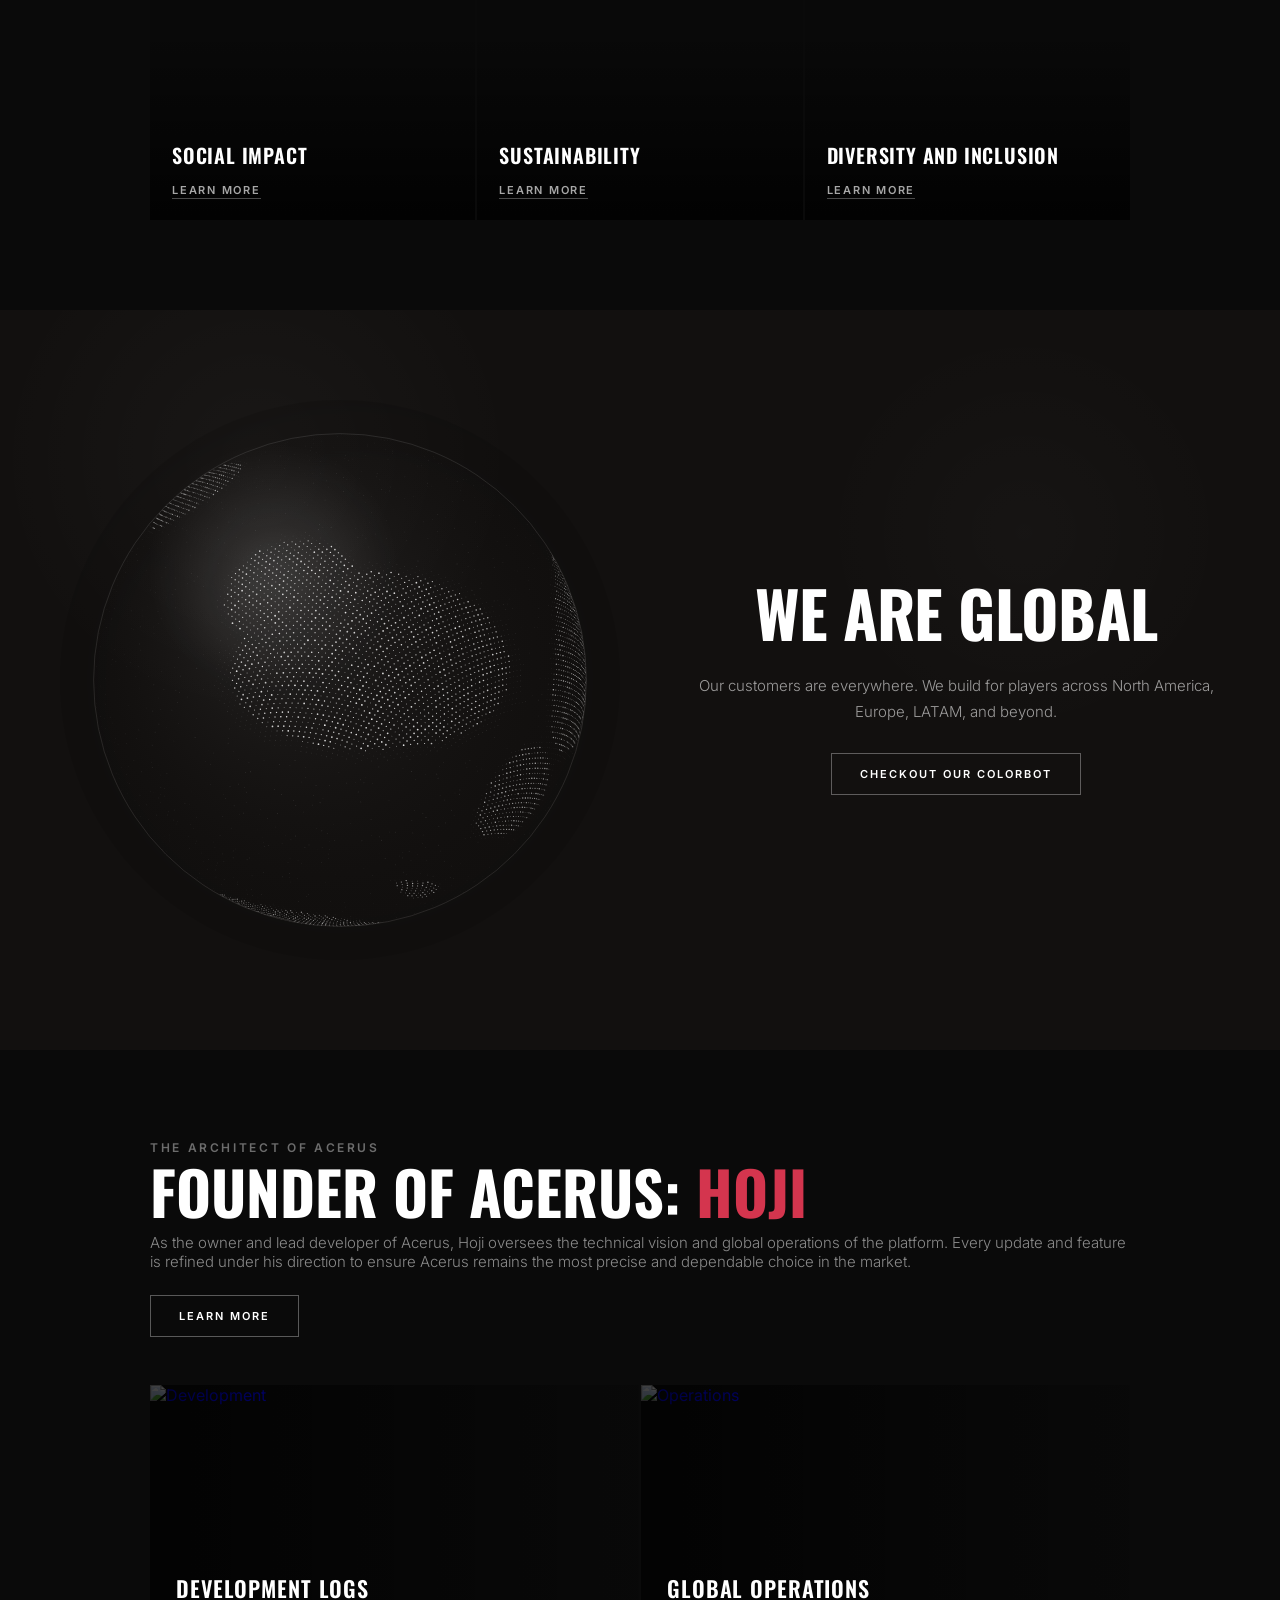
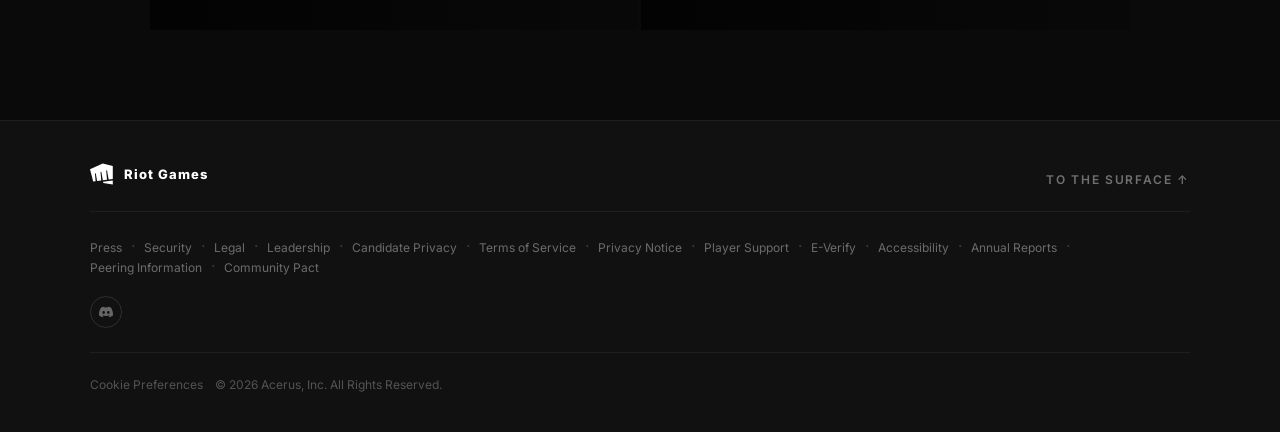
==== commit 7232ad56: "Add files via upload" ====
--- a/index.html
+++ b/index.html
@@ -1,404 +1,355 @@
 <!DOCTYPE html>
 <html lang="en">
 <head>
-<meta charset="UTF-8">
-<meta name="viewport" content="width=device-width, initial-scale=1.0">
-<title>ACERUS</title>
-<link rel="preconnect" href="https://fonts.googleapis.com">
-<link rel="preconnect" href="https://fonts.gstatic.com" crossorigin>
-  <link rel="icon" type="image/png" href="https://i.imgur.com/g42k0gM.png" />
-<link href="https://fonts.googleapis.com/css2?family=Syne:wght@400;600;700;800&family=DM+Mono:wght@300;400;500&family=Lora:ital,wght@0,400;1,400&family=Orbitron:wght@700;800;900&family=Inter:wght@300;400;500;600&family=JetBrains+Mono:wght@300;400&display=swap" rel="stylesheet">
-<link rel="stylesheet" href="assets/data/x7k2m.css">
+    <meta charset="UTF-8">
+    <meta name="viewport" content="width=device-width, initial-scale=1.0">
+    <title>Who We Are | Riot Games</title>
+    <link rel="preconnect" href="https://fonts.googleapis.com">
+    <link rel="stylesheet" href="assets/data/29_rf_2F91O.css">
+    <link rel="icon" type="image/png" href="https://i.imgur.com/xCe4hEC.png">
+    <link href="https://fonts.googleapis.com/css2?family=Oswald:wght@400;500;600;700&family=Inter:wght@300;400;500;600&display=swap" rel="stylesheet">
 </head>
 <body>
 
-<canvas id="q9w3e"></canvas>
-<div id="r4t8y"></div>
-
-<nav>
-  <a href="#" class="nav-logo">
-    <span class="logo-dot"></span>
-    Acerus
-  </a>
-  <div class="nav-links">
-    <a href="#features">Features</a>
-    <a href="#cheats">Products</a>
-    <a href="#pricing">Pricing</a>
-  </div>
-  <div class="nav-right">
-    <a href="https://discord.com/invite/Wdghr2n5yr" target="_blank" class="discord-btn">
-      <svg width="15" height="15" viewBox="0 0 24 24" fill="currentColor">
-        <path d="M20.317 4.37a19.791 19.791 0 0 0-4.885-1.515.074.074 0 0 0-.079.037c-.21.375-.444.864-.608 1.25a18.27 18.27 0 0 0-5.487 0 12.64 12.64 0 0 0-.617-1.25.077.077 0 0 0-.079-.037A19.736 19.736 0 0 0 3.677 4.37a.07.07 0 0 0-.032.027C.533 9.046-.32 13.58.099 18.057c.002.022.015.043.03.056a19.9 19.9 0 0 0 5.993 3.03.078.078 0 0 0 .084-.028 14.09 14.09 0 0 0 1.226-1.994.076.076 0 0 0-.041-.106 13.107 13.107 0 0 1-1.872-.892.077.077 0 0 1-.008-.128 10.2 10.2 0 0 0 .372-.292.074.074 0 0 1 .077-.01c3.928 1.793 8.18 1.793 12.062 0a.074.074 0 0 1 .078.01c.12.098.246.198.373.292a.077.077 0 0 1-.006.127 12.299 12.299 0 0 1-1.873.892.077.077 0 0 0-.041.107c.36.698.772 1.362 1.225 1.993a.076.076 0 0 0 .084.028 19.839 19.839 0 0 0 6.002-3.03.077.077 0 0 0 .032-.054c.5-5.177-.838-9.674-3.549-13.66a.061.061 0 0 0-.031-.03z"/>
-      </svg>
-      Discord
-    </a>
-    <a href="#pricing" class="nav-cta">Get Started →</a>
-  </div>
-</nav>
-
-<section id="hero">
-  <div class="hero-grid"></div>
-  <div class="hero-glow"></div>
-  <div class="hero-inner">
-    <div class="hero-left">
-      <h1>
-        <span class="h1-line1" id="tw-line">Built for</span><br>
-        <em class="h1-em" id="tw-em"></em><br>
-        <span class="outline h1-slide" id="tw-slide">ACERUS</span>
-      </h1>
-      <p class="hero-sub" id="hero-sub-text">
-        Custom-built tools designed with performance and stability in mind. Every user gets a uniquely generated build with advanced protection.
-      </p>
-      <div class="hero-btns">
-        <a href="#pricing" class="btn-primary">
-          Get Your Build
-          <svg width="15" height="15" viewBox="0 0 15 15" fill="none">
-            <path d="M3 7.5h9M8.5 3.5l4 4-4 4" stroke="currentColor" stroke-width="1.8" stroke-linecap="round" stroke-linejoin="round"/>
-          </svg>
+    <nav>
+        <a href="#" class="nav-logo">
+            <svg width="30" height="32" viewBox="0 0 185.47 163.51"><path d="M98.77 0L0 45.74l24.61 93.66 18.73-2.3-5.15-58.89 6.15-2.74 10.62 60.2 32.01-3.93-5.69-65 6.09-2.71 11.68 66.23 32.38-3.98-6.23-71.25 6.16-2.74 12.77 72.43 32.01-3.93V19.38L98.77 0zm2.32 142.05l1.63 9.22 73.42 12.24v-30.68l-75.01 9.21-.04.01z" /></svg>
+            <span class="nav-logo-text">RIOT<br>GAMES</span>
         </a>
-        <a href="https://discord.com/invite/Wdghr2n5yr" target="_blank" class="btn-secondary">
-          <svg width="15" height="15" viewBox="0 0 24 24" fill="currentColor">
-            <path d="M20.317 4.37a19.791 19.791 0 0 0-4.885-1.515.074.074 0 0 0-.079.037c-.21.375-.444.864-.608 1.25a18.27 18.27 0 0 0-5.487 0 12.64 12.64 0 0 0-.617-1.25.077.077 0 0 0-.079-.037A19.736 19.736 0 0 0 3.677 4.37a.07.07 0 0 0-.032.027C.533 9.046-.32 13.58.099 18.057c.002.022.015.043.03.056a19.9 19.9 0 0 0 5.993 3.03.078.078 0 0 0 .084-.028 14.09 14.09 0 0 0 1.226-1.994.076.076 0 0 0-.041-.106 13.107 13.107 0 0 1-1.872-.892.077.077 0 0 1-.008-.128 10.2 10.2 0 0 0 .372-.292.074.074 0 0 1 .077-.01c3.928 1.793 8.18 1.793 12.062 0a.074.074 0 0 1 .078.01c.12.098.246.198.373.292a.077.077 0 0 1-.006.127 12.299 12.299 0 0 1-1.873.892.077.077 0 0 0-.041.107c.36.698.772 1.362 1.225 1.993a.076.076 0 0 0 .084.028 19.839 19.839 0 0 0 6.002-3.03.077.077 0 0 0 .032-.054c.5-5.177-.838-9.674-3.549-13.66a.061.061 0 0 0-.031-.03z"/>
-          </svg>
-          Join Discord
+        <div class="nav-divider"></div>
+        <div class="nav-mode">
+            <img src="https://i.imgur.com/xCe4hEC.png" alt="Mode icon">
+        </div>
+        <ul class="nav-links">
+            <li><a href="#">WHO WE ARE</a></li>
+            <li><a href="#">WORK WITH US</a></li>
+            <li><a href="#">NEWS</a></li>
+        </ul>
+        <div class="nav-right">
+            <div class="nav-globe">
+                <svg viewBox="0 0 24 24">
+                    <circle cx="12" cy="12" r="9"></circle>
+                    <path d="M3 12h18M12 3c2.5 2.7 4 5.8 4 9s-1.5 6.3-4 9M12 3c-2.5 2.7-4 5.8-4 9s1.5 6.3 4 9" />
+                </svg>
+            </div>
+            <div class="nav-search">
+                <span>SEARCH</span>
+                <svg viewBox="0 0 24 24">
+                    <circle cx="11" cy="11" r="8"></circle>
+                    <path d="m21 21-4.35-4.35"></path>
+                </svg>
+            </div>
+            <button class="btn-signin">SIGN IN</button>
+        </div>
+    </nav>
+
+    <div class="hero" id="hero">
+        <video class="hero-video active" id="vid-0" src="https://www.riotgames.com/darkroom/original/481245cfe31a52849c9dc872ff00c594:68f48958746125630fadada9132b3ce0/playerfirst-resize.mp4" poster="https://www.riotgames.com/darkroom/1200/ce883f6d4a77532c9533c63adfe2815f:2c55a7836ba6666eb787b352c4ff0d0d/playerfirst-thumbnail.jpg" autoplay loop playsinline muted></video>
+        <video class="hero-video" id="vid-1" src="https://www.riotgames.com/darkroom/original/258145c653fd98f1c96def98df7024ea:268ba3c71e81bbc3afaec7495e46137c/seriousaboutgames-resize.mp4" poster="https://www.riotgames.com/darkroom/1200/1e3fc496eab082d20e48d62b547ad3ff:ee39a5d864508eb8b73c33358c491a11/seriousaboutgames-thumbanil.png" loop playsinline muted></video>
+        <video class="hero-video" id="vid-2" src="https://www.riotgames.com/darkroom/original/4d2c6ce72a47f384fdd2436e483387e9:de5ba52552b32ea1ec78f9f53843699d/dreamdeliver.mp4" poster="https://www.riotgames.com/darkroom/1200/c69e945c75fda3acd22671950de29f30:7114c9825f5d408493dec262be13a3b9/burj-khalifa.png" loop playsinline muted></video>
+        <video class="hero-video" id="vid-3" src="https://www.riotgames.com/darkroom/original/fd5d62642d9d59e7e88a0b8319d61098:f0ae48ba732c64c440ae91fff047b50b/inforthelongterm.mp4" poster="https://www.riotgames.com/darkroom/1200/bd981272f4a83289c59de640117490fd:21bc74b2da9fe7637f4ef919adb8bc3e/inforthelongterm-thumbnail.png" loop playsinline muted></video>
+        <video class="hero-video" id="vid-4" src="https://www.riotgames.com/darkroom/original/a344e50888cbc1909bc63d98255985d1:1e20c5970f9fc0a6e8f3337245921ddb/oneriot.mp4" poster="https://www.riotgames.com/darkroom/1200/b09fde474ab9fad9b14525a1d0052d68:8a680977b9da669273c0e0d76f355a31/grc2022-company-photo-1.png" loop playsinline muted></video>
+        <div class="hero-dim"></div>
+        <div class="hero-content">
+            <p class="hero-eyebrow">Our Values</p>
+            <h1 class="hero-title" id="htitle">We Are Acerus</h1>
+            <p class="hero-desc" id="hdesc">Everything we do is in service of players. This continuous focus inspires the most meaningful and lasting game experiences.</p>
+        </div>
+        <div class="hero-tabs">
+            <button class="htab active" data-i="0"><span class="htab-num">01.</span>Acerus First<div class="htab-progress"></div></button>
+            <button class="htab" data-i="1"><span class="htab-num">02.</span>Serious About Games<div class="htab-progress"></div></button>
+            <button class="htab" data-i="2"><span class="htab-num">03.</span>Dream and Deliver<div class="htab-progress"></div></button>
+            <button class="htab" data-i="3"><span class="htab-num">04.</span>In for the long term<div class="htab-progress"></div></button>
+            <button class="htab" data-i="4"><span class="htab-num">05.</span>One Riot<div class="htab-progress"></div></button>
+        </div>
+    </div>
+
+    <div class="section">
+        <div class="values-panel active" id="vp-0">
+            <div class="values-grid">
+                <div class="vitem"><h3>The best ColorBot in the market</h3><p>Acerus stands at the top of the game, delivering unmatched ColorBot performance, elite color detection, and the kind of consistency that sets us apart from everything else out there.</p></div>
+                <div class="vitem"><h3>Trusted by thousands</h3><p>With over 5,000 subscriptions sold in past few months, Acerus has built a massive reputation for quality, reliability, and results that speak for themselves.</p></div>
+                <div class="vitem"><h3>Built on 3+ years of experience</h3><p>We have spent more than three years refining, improving, and pushing Acerus forward so every update reflects real experience and real standards.</p></div>
+                <div class="vitem"><h3>Made for serious users</h3><p>Acerus is built for people who want a ColorBot that feels clean, dependable, and ready to perform at a high level every time.</p></div>
+            </div>
+        </div>
+        <div class="values-panel" id="vp-1">
+            <div class="values-grid">
+                <div class="vitem"><h3>Precision over everything</h3><p>Every part of Acerus is crafted to feel sharp, smooth, and accurate, giving users the kind of control that makes a real difference.</p></div>
+                <div class="vitem"><h3>Consistency that hits</h3><p>We focus on stability and dependable performance, because the best ColorBot is not just strong once — it stays strong every session.</p></div>
+                <div class="vitem"><h3>Polished for the community</h3><p>We listen, refine, and improve with purpose, making sure Acerus continues to evolve with the people who use it most.</p></div>
+                <div class="vitem"><h3>Respect for the grind</h3><p>We understand the effort it takes to stay ahead, and Acerus exists to reward that grind with tools that actually deliver.</p></div>
+            </div>
+        </div>
+        <div class="values-panel" id="vp-2">
+            <div class="values-grid">
+                <div class="vitem"><h3>Always ahead of the curve</h3><p>Acerus is built with a forward mindset, staying sharp, staying current, and always aiming to set the standard instead of following it.</p></div>
+                <div class="vitem"><h3>High standards only</h3><p>We do not settle for average. Every detail is pushed until it feels premium, powerful, and worthy of the name Acerus.</p></div>
+                <div class="vitem"><h3>Performance with personality</h3><p>Acerus brings confidence, style, and the kind of presence that makes it stand out instantly.</p></div>
+                <div class="vitem"><h3>Results that show</h3><p>At the end of the day, what matters most is impact — and Acerus is built to leave no doubt about what it can do.</p></div>
+            </div>
+        </div>
+        <div class="values-panel" id="vp-3">
+            <div class="values-grid">
+                <div class="vitem"><h3>Proven by the numbers</h3><p>Over 5,000 subscriptions is not just a milestone — it is proof that Acerus has earned trust at scale.</p></div>
+                <div class="vitem"><h3>Three years of dominance</h3><p>For more than 3 years, Acerus has been growing, improving, and building a name that people recognize for a reason.</p></div>
+                <div class="vitem"><h3>Worth the investment</h3><p>We make sure every subscription feels valuable, because Acerus is meant to feel like a real upgrade from the start.</p></div>
+                <div class="vitem"><h3>Built to keep winning</h3><p>We are not here for a moment. Acerus is built for the long run, with a reputation that only gets stronger over time.</p></div>
+            </div>
+        </div>
+        <div class="values-panel" id="vp-4">
+            <div class="values-grid">
+                <div class="vitem"><h3>A league above</h3><p>Acerus is the kind of name people remember because it delivers the kind of quality others try to copy.</p></div>
+                <div class="vitem"><h3>For the top tier</h3><p>This is for users who want the best ColorBot experience available, with no shortcuts and no weak links.</p></div>
+                <div class="vitem"><h3>Built with confidence</h3><p>Everything about Acerus is made to feel bold, refined, and undeniably strong from the first moment you use it.</p></div>
+                <div class="vitem"><h3>The standard everyone chases</h3><p>When people talk about the best ColorBot in the market, Acerus is the name that keeps coming up.</p></div>
+            </div>
+        </div>
+    </div>
+
+    <div class="video-outer">
+        <div class="video-inner">
+            <div class="video-thumb">
+                <iframe id="video-frame" src="https://streamable.com/s/2outsk" frameborder="0" width="480" height="270" allowfullscreen style="pointer-events:none;"></iframe>
+                <div class="video-play" id="play-btn">
+                    <div class="play-circle">
+                        <svg viewBox="0 0 24 24">
+                            <polygon points="5,3 19,12 5,21" fill="#fff" />
+                        </svg>
+                    </div>
+                </div>
+            </div>
+            <div class="video-text">
+                <h3>We Are Acerus</h3>
+                <p>Acerus was built in 2021 to deliver the best ColorBot experience in the market. Over the past 3+ years, we have grown into a trusted name with 5,000+ subscriptions sold in only past few months, serving users around the world with performance that is precise, consistent, and built to stand out. From constant refinement to real results, Acerus is all about giving people a ColorBot they can rely on.</p>
+            </div>
+        </div>
+    </div>
+
+    <div class="section">
+        <h2 class="section-title">Our Supported Games</h2>
+
+        <div class="games-list" style="margin-top:48px;">
+
+            <div class="game-item open" data-game="0">
+                <div class="game-preview">
+                    <div class="game-toggle">
+                        <svg class="minus" width="12" height="2" viewBox="0 0 12 2"><path d="M0 0h12v2H0z" /></svg>
+                        <svg class="plus" width="8" height="8" viewBox="0 0 8 8"><path fill-rule="evenodd" d="M8 3H5V0H3v3H0v2h3v3h2V5h3z" /></svg>
+                    </div>
+                    <img class="game-preview-icon" src="https://i.imgur.com/f33BBSC.png" alt="Apex Legends logo">
+                    <span class="game-preview-title">Apex Legends</span>
+                </div>
+                <div class="game-expander">
+                    <div class="game-expanded">
+                        <img class="game-img" src="https://i.imgur.com/WGNAVEs.jpeg" alt="Apex Legends banner art">
+                        <div class="game-info">
+                            <img class="game-logo" src="https://i.imgur.com/f33BBSC.png" alt="Apex Legends logo">
+                            <p class="game-desc">Apex support built for sharp tracking, fast reactions, and clean consistency that keeps every session feeling smooth.</p>
+                            <a href="#" class="btn-visit" target="_blank" rel="noopener">Visit website</a>
+                        </div>
+                    </div>
+                </div>
+            </div>
+
+            <div class="game-item" data-game="1">
+                <div class="game-preview">
+                    <div class="game-toggle">
+                        <svg class="minus" width="12" height="2" viewBox="0 0 12 2"><path d="M0 0h12v2H0z" /></svg>
+                        <svg class="plus" width="8" height="8" viewBox="0 0 8 8"><path fill-rule="evenodd" d="M8 3H5V0H3v3H0v2h3v3h2V5h3z" /></svg>
+                    </div>
+                    <img class="game-preview-icon" src="https://i.imgur.com/KeM3NsD.png" alt="Fragpunk logo">
+                    <span class="game-preview-title">Fragpunk</span>
+                </div>
+                <div class="game-expander">
+                    <div class="game-expanded">
+                        <img class="game-img" src="https://i.imgur.com/UsA35H6.jpeg" alt="Fragpunk banner art">
+                        <div class="game-info">
+                            <img class="game-logo" src="https://i.imgur.com/KeM3NsD.png" alt="Fragpunk logo">
+                            <p class="game-desc">Fragpunk support tuned for aggressive play, crisp handling, and a setup that stays locked in under pressure.</p>
+                            <a href="#" class="btn-visit" target="_blank" rel="noopener">Visit website</a>
+                        </div>
+                    </div>
+                </div>
+            </div>
+
+            <div class="game-item" data-game="2">
+                <div class="game-preview">
+                    <div class="game-toggle">
+                        <svg class="minus" width="12" height="2" viewBox="0 0 12 2"><path d="M0 0h12v2H0z" /></svg>
+                        <svg class="plus" width="8" height="8" viewBox="0 0 8 8"><path fill-rule="evenodd" d="M8 3H5V0H3v3H0v2h3v3h2V5h3z" /></svg>
+                    </div>
+                    <img class="game-preview-icon" src="https://i.imgur.com/KjXjWR6.png" alt="OW2 logo">
+                    <span class="game-preview-title">OW2</span>
+                </div>
+                <div class="game-expander">
+                    <div class="game-expanded">
+                        <img class="game-img" src="https://i.imgur.com/oypy86Y.png" alt="OW2 banner art">
+                        <div class="game-info">
+                            <img class="game-logo" src="https://i.imgur.com/KjXjWR6.png" alt="OW2 logo">
+                            <p class="game-desc">OW2 support made for reliable performance, precise control, and a stable feel that holds up in every match.</p>
+                            <a href="#" class="btn-visit" target="_blank" rel="noopener">Visit website</a>
+                        </div>
+                    </div>
+                </div>
+            </div>
+
+            <div class="game-item" data-game="3">
+                <div class="game-preview">
+                    <div class="game-toggle">
+                        <svg class="minus" width="12" height="2" viewBox="0 0 12 2"><path d="M0 0h12v2H0z" /></svg>
+                        <svg class="plus" width="8" height="8" viewBox="0 0 8 8"><path fill-rule="evenodd" d="M8 3H5V0H3v3H0v2h3v3h2V5h3z" /></svg>
+                    </div>
+                    <img class="game-preview-icon" src="https://i.imgur.com/JoDNH4y.png" alt="Strinova logo">
+                    <span class="game-preview-title">Strinova</span>
+                </div>
+                <div class="game-expander">
+                    <div class="game-expanded">
+                        <img class="game-img" src="https://i.imgur.com/DlqtNso.png" alt="Strinova banner art">
+                        <div class="game-info">
+                            <img class="game-logo" src="https://i.imgur.com/JoDNH4y.png" alt="Strinova logo">
+                            <p class="game-desc">Strinova support designed for consistent output, responsive performance, and a clean setup that stays dependable.</p>
+                            <a href="#" class="btn-visit" target="_blank" rel="noopener">Visit website</a>
+                        </div>
+                    </div>
+                </div>
+            </div>
+
+            <div class="game-item" data-game="4">
+                <div class="game-preview">
+                    <div class="game-toggle">
+                        <svg class="minus" width="12" height="2" viewBox="0 0 12 2"><path d="M0 0h12v2H0z" /></svg>
+                        <svg class="plus" width="8" height="8" viewBox="0 0 8 8"><path fill-rule="evenodd" d="M8 3H5V0H3v3H0v2h3v3h2V5h3z" /></svg>
+                    </div>
+                    <img class="game-preview-icon" src="https://www.riotgames.com/darkroom/200/9e034a45aac33e6c9b9470dc78092b52:2f6c5a154e4f292d82b9a3574982f749/val-icon.png" alt="Valorant logo">
+                    <span class="game-preview-title">VALORANT</span>
+                </div>
+                <div class="game-expander">
+                    <div class="game-expanded">
+                        <img class="game-img" src="https://www.riotgames.com/darkroom/800/40635d9614ff06b9a662e5365a1c2d94:50617fede6ca38705c0ef21d37e901c5/copy-of-s25a1-riot-games-homepage-product-card-1920x1080.png" alt="VALORANT banner art">
+                        <div class="game-info">
+                            <img class="game-logo" src="https://www.riotgames.com/darkroom/500/510af98d703ecadbdd9e447071888d72:62fc5be47354c861fc4d50b0f25698d2/valorant-logotype.png" alt="VALORANT logo">
+                            <p class="game-desc">VALORANT support built for precision, consistency, and the kind of control that stays reliable when it matters most.</p>
+                            <a href="https://playvalorant.com/" class="btn-visit" target="_blank" rel="noopener">Visit website</a>
+                        </div>
+                    </div>
+                </div>
+            </div>
+
+        </div>
+    </div>
+
+    <div class="section" style="padding-top:0;">
+        <h2 class="section-title">Our Commitments</h2>
+        <div class="commits-grid">
+            <div class="commit-card">
+                <img class="commit-img" src="https://www.riotgames.com/darkroom/800/e15fef442b9b8fd85d900440a0de49e4:ee9109303971ce95c22f84c10f9c500c/social-impact-braum.jpeg" alt="Social Impact">
+                <div class="commit-over"></div>
+                <div class="commit-info">
+                    <h3>Social Impact</h3>
+                    <a href="#" class="commit-link">Learn More</a>
+                </div>
+            </div>
+            <div class="commit-card">
+                <img class="commit-img" src="https://www.riotgames.com/darkroom/800/9cb19544c48571abde733fa07d88bbd1:9ac6422e3c3fc98e49d3d088d591eb54/ivern.png" alt="Sustainability">
+                <div class="commit-over"></div>
+                <div class="commit-info">
+                    <h3>Sustainability</h3>
+                    <a href="#" class="commit-link">Learn More</a>
+                </div>
+            </div>
+            <div class="commit-card">
+                <img class="commit-img" src="https://www.riotgames.com/darkroom/800/42814f3a76415ee8a4dcd4b44f74be78:7417f79a5632e63817fda915edd67d76/pride-2023-lolpc.png" alt="Diversity and Inclusion">
+                <div class="commit-over"></div>
+                <div class="commit-info">
+                    <h3>Diversity and Inclusion</h3>
+                    <a href="#" class="commit-link">Learn More</a>
+                </div>
+            </div>
+        </div>
+    </div>
+
+    <div class="global-outer">
+        <div class="global-inner global-layout">
+            <div class="globe-stage">
+                <canvas id="globe-canvas" class="globe-canvas"></canvas>
+                <div class="globe-vignette"></div>
+            </div>
+
+            <div class="global-copy">
+                <h2 class="section-title">WE ARE GLOBAL</h2>
+                <p>
+                    Our customers are everywhere. We build for players across North America, Europe, LATAM, and beyond.
+                </p>
+                <a href="https://discord.gg/yGMrgzbPX4" class="btn-outline">Checkout our Colorbot</a>
+            </div>
+        </div>
+    </div>
+
+<div class="careers-section">
+    <p class="sub-label">The Architect of Acerus</p>
+    
+    <div class="open-count">
+        Founder of Acerus: <span>HOJI</span>
+    </div>
+    
+    <p class="careers-desc">
+        As the owner and lead developer of Acerus, Hoji oversees the technical vision and global operations of the platform. Every update and feature is refined under his direction to ensure Acerus remains the most precise and dependable choice in the market.
+    </p>
+    
+    <a href="#" class="btn-outline">LEARN MORE</a>
+    
+    <div class="careers-cards">
+        <a href="#" class="career-card">
+            <img class="career-img" src="https://www.riotgames.com/darkroom/800/149a7c93c610257246c18264c1baebf1:218a2d3cd198603b0e89536ea44b3bb5/lobby-statue-small.jpg" alt="Development">
+            <div class="career-over"></div>
+            <div class="career-label">DEVELOPMENT LOGS</div>
         </a>
-      </div>
-      <div class="hero-stats">
-        <div class="hs"><div class="hs-num">20K+</div><div class="hs-lbl">FPS Capture</div></div>
-        <div class="hs-div"></div>
-        <div class="hs"><div class="hs-num">100%</div><div class="hs-lbl">Undetected</div></div>
-        <div class="hs-div"></div>
-        <div class="hs"><div class="hs-num">0MS</div><div class="hs-lbl">Reaction Time</div></div>
-        <div class="hs-div"></div>
-        <div class="hs"><div class="hs-num">30+</div><div class="hs-lbl">Games</div></div>
-      </div>
-    </div>
-    <div class="hero-right">
-      <div class="menu-wrap" id="menuWrap">
-        <img src="https://i.imgur.com/69HrfQ5.png" alt="Acerus Menu" class="menu-img" id="menuImg">
-      </div>
-    </div>
-  </div>
-</section>
-
-<div class="ticker">
-  <div class="ticker-inner" id="p5u1i"></div>
+        <a href="#" class="career-card">
+            <img class="career-img" src="https://www.riotgames.com/darkroom/800/f0700bc49fadd6f15460daeec812d0cd:b4a18cbe1b1aeea6c5d98106607938cb/grc2022-company-photo-1.png" alt="Operations">
+            <div class="career-over"></div>
+            <div class="career-label">GLOBAL OPERATIONS</div>
+        </a>
+    </div>
 </div>
 
-<section id="features">
-  <div class="feats-header">
-    <span class="sec-eyebrow reveal">What sets Acerus apart</span>
-    <h2 class="sec-title reveal d1">Built for<br><em>performance.</em></h2>
-    <p class="sec-sub reveal d2">Every feature engineered to maximize precision and minimize overhead.</p>
-  </div>
-  <div class="feats-grid">
-    <div class="feat-card reveal d1">
-      <div class="feat-num">01</div>
-      <div class="feat-icon">
-        <svg width="20" height="20" viewBox="0 0 24 24" fill="none" stroke="rgba(200,245,68,.8)" stroke-width="1.6" stroke-linecap="round" stroke-linejoin="round"><path d="M12 2l3.09 6.26L22 9.27l-5 4.87 1.18 6.88L12 17.77l-6.18 3.25L7 14.14 2 9.27l6.91-1.01L12 2z"/></svg>
-      </div>
-      <p class="feat-name">Unique Generation</p>
-      <p class="feat-desc">Every build is uniquely generated per user. No two builds are the same — maximum protection baked in from the start.</p>
-    </div>
-    <div class="feat-card reveal d2">
-      <div class="feat-num">02</div>
-      <div class="feat-icon">
-        <svg width="20" height="20" viewBox="0 0 24 24" fill="none" stroke="rgba(200,245,68,.8)" stroke-width="1.6" stroke-linecap="round" stroke-linejoin="round"><rect x="3" y="11" width="18" height="11" rx="2"/><path d="M7 11V7a5 5 0 0 1 10 0v4"/></svg>
-      </div>
-      <p class="feat-name">Advanced Protection</p>
-      <p class="feat-desc">Protection systems built into every layer. Your build stays clean and undetected — always.</p>
-    </div>
-    <div class="feat-card reveal d3">
-      <div class="feat-num">03</div>
-      <div class="feat-icon">
-        <svg width="20" height="20" viewBox="0 0 24 24" fill="none" stroke="rgba(200,245,68,.8)" stroke-width="1.6" stroke-linecap="round" stroke-linejoin="round"><polyline points="22 12 18 12 15 21 9 3 6 12 2 12"/></svg>
-      </div>
-      <p class="feat-name">Peak Performance</p>
-      <p class="feat-desc">Optimized at the core for minimal latency. Captures at 10,000+ FPS so nothing slips past.</p>
-    </div>
-    <div class="feat-card reveal d1">
-      <div class="feat-num">04</div>
-      <div class="feat-icon">
-        <svg width="20" height="20" viewBox="0 0 24 24" fill="none" stroke="rgba(200,245,68,.8)" stroke-width="1.6" stroke-linecap="round" stroke-linejoin="round"><circle cx="12" cy="12" r="10"/><polyline points="12 6 12 12 16 14"/></svg>
-      </div>
-      <p class="feat-name">Instant Delivery</p>
-      <p class="feat-desc">Your build is generated and delivered the moment payment clears. No waiting around.</p>
-    </div>
-    <div class="feat-card reveal d2">
-      <div class="feat-num">05</div>
-      <div class="feat-icon">
-        <svg width="20" height="20" viewBox="0 0 24 24" fill="none" stroke="rgba(200,245,68,.8)" stroke-width="1.6" stroke-linecap="round" stroke-linejoin="round"><path d="M18 20V10"/><path d="M12 20V4"/><path d="M6 20v-6"/></svg>
-      </div>
-      <p class="feat-name">Precision Tuning</p>
-      <p class="feat-desc">FOV, smoothing, delay — every parameter is yours to dial in exactly how you want it.</p>
-    </div>
-    <div class="feat-card reveal d3">
-      <div class="feat-num">06</div>
-      <div class="feat-icon">
-        <svg width="20" height="20" viewBox="0 0 24 24" fill="none" stroke="rgba(200,245,68,.8)" stroke-width="1.6" stroke-linecap="round" stroke-linejoin="round"><path d="M17 21v-2a4 4 0 0 0-4-4H5a4 4 0 0 0-4 4v2"/><circle cx="9" cy="7" r="4"/><path d="M23 21v-2a4 4 0 0 0-3-3.87"/><path d="M16 3.13a4 4 0 0 1 0 7.75"/></svg>
-      </div>
-      <p class="feat-name">Dedicated Support</p>
-      <p class="feat-desc">24/7 support via ticket. Extra payment methods and custom requests handled directly through Discord.</p>
-    </div>
-  </div>
-</section>
-
-<section id="cheats" style="border-top:1px solid var(--line)">
-  <div class="cheats-header">
-    <span class="sec-eyebrow reveal">Products</span>
-    <h2 class="sec-title reveal d1">Acerus <em>Cheats.</em></h2>
-    <p class="sec-sub reveal d2">Choose your weapon. Both built different.</p>
-  </div>
-  <div class="cheats-grid">
-    <div class="cheat-card reveal d1">
-      <div class="cheat-top">
-        <div class="cheat-label">Colorbot</div>
-        <div class="cheat-tag">Aim Assist</div>
-      </div>
-      <p class="cheat-desc">Top-tier aim assist with advanced humanized smoothing. Moves exactly like a real mouse while locking onto targets without hesitation.</p>
-      <div class="cheat-sections">
-        <div class="cheat-section">
-          <div class="cs-title">Aim Settings</div>
-          <ul class="cs-list">
-            <li>Humanized Smoothing</li>
-            <li>Normal Aimbot &amp; Triggerbot</li>
-            <li>Advanced Recoil Control</li>
-            <li>Aim Humanizer</li>
-            <li>Silent Aim</li>
-            <li>Flickbot <span class="feat-badge">P100</span></li>
-            <li>Accel &amp; Magnet Aim</li>
-            <li class="cs-more">50+ more in server</li>
-          </ul>
-        </div>
-        <div class="cheat-section">
-          <div class="cs-title">Performance &amp; Stealth</div>
-          <ul class="cs-list">
-            <li>All-In-One Feature Set</li>
-            <li>1000+ FPS Capture</li>
-            <li>Streamproof &amp; Hidden</li>
-            <li>Web-based GUI</li>
-            <li>Fully External</li>
-            <li>Process Hiding &amp; Hijacking</li>
-            <li>Unique Build Per User</li>
-            <li class="cs-highlight">Safest solution on market</li>
-          </ul>
-        </div>
-      </div>
-      <a href="#pricing" class="btn-cheat">Select Plan →</a>
-    </div>
-    <div class="cheat-card reveal d2">
-      <div class="cheat-top">
-        <div class="cheat-label">Triggerbot</div>
-        <div class="cheat-tag">Auto Fire</div>
-      </div>
-      <p class="cheat-desc">The fastest reaction time available. Built for holding angles and firing the instant a target enters your pixel view.</p>
-      <div class="cheat-sections">
-        <div class="cheat-section">
-          <div class="cs-title">Combat Features</div>
-          <ul class="cs-list">
-            <li>Instant Fire Reaction</li>
-            <li>Auto Strafe &amp; Stop</li>
-            <li>Humanized Clicks</li>
-            <li>Anti Astra, Anti Clove</li>
-            <li>Strafe Shot</li>
-            <li>Multiple Humanized Modes</li>
-            <li>Custom Dilation View</li>
-            <li class="cs-more">50+ more in server</li>
-          </ul>
-        </div>
-        <div class="cheat-section">
-          <div class="cs-title">Safety &amp; Stealth</div>
-          <ul class="cs-list">
-            <li>Blind &amp; Flash Detection</li>
-            <li>Nearsighted Avoidance</li>
-            <li>Safest 1PC Solution</li>
-            <li>Capturing At 20k+ FPS</li>
-            <li>Performance &amp; Stealth Modes</li>
-            <li>Streamproof Architecture</li>
-            <li>Low PC Optimization</li>
-            <li class="cs-highlight">#1 Click Method on market</li>
-          </ul>
-        </div>
-      </div>
-      <a href="#pricing" class="btn-cheat">Select Plan →</a>
-    </div>
-  </div>
-</section>
-
-<section id="demo" style="border-top:1px solid var(--line)">
-  <div class="demo-header">
-    <span class="sec-eyebrow reveal">Live Panel</span>
-    <h2 class="sec-title reveal d1">The actual <em>interface.</em></h2>
-    <p class="sec-sub reveal d2">This is exactly what you get. Scroll inside the panel to explore all settings.</p>
-  </div>
-  <div class="widget-outer reveal d2">
-    <div class="w-app">
-      <aside class="w-sidebar">
-        <div class="w-brand">
-          <div class="w-brand-logo">ACERUS</div>
-          <div class="w-brand-badge">V3.2.0</div>
-        </div>
-        <div class="w-nav">
-          <div class="w-group-title">Aim</div>
-          <div class="w-nav-item active">Aimbot</div>
-          <div class="w-nav-item">Flick Bot</div>
-          <div class="w-nav-item">Sticky Aim</div>
-          <div class="w-nav-item">Recoil Control</div>
-          <div class="w-group-title">Auto Shoot</div>
-          <div class="w-nav-item">Triggerbot</div>
-          <div class="w-group-title">System</div>
-          <div class="w-nav-item">Themes</div>
-          <div class="w-nav-item">Settings</div>
-          <div class="w-nav-item">Configs</div>
-          <div class="w-nav-item">About</div>
-        </div>
-        <div class="w-sidebar-footer">
-          <div class="w-status-row"><span class="w-dot"></span><span>Active</span></div>
-          <small>Build 8201.21</small>
-        </div>
-      </aside>
-      <main class="w-main">
-        <div class="w-topbar">
-          <div class="w-title-wrap">
-            <div class="w-title">Aimbot</div>
-            <div class="w-subtitle">Mouse5 · Enabled</div>
-          </div>
-          <div class="w-top-controls">
-            <div class="w-chip">Mouse5</div>
-            <div class="w-master-toggle on" id="wMasterToggle">
-              <span class="wmt-label">ON</span>
-              <div class="wmt-knob"></div>
-            </div>
-          </div>
-        </div>
-        <div class="w-scroll-area">
-          <section class="w-card">
-            <div class="w-card-header">
-              <span>General</span>
-              <div class="w-card-line"></div>
-            </div>
-            <div class="w-card-body">
-              <div class="w-row-toggle"><div class="w-label">Field of View Circle</div><div class="w-toggle on" data-wtoggle></div></div>
-              <div class="w-row-toggle"><div class="w-label">Mouse Acceleration</div><div class="w-toggle" data-wtoggle></div></div>
-              <div class="w-row-toggle"><div class="w-label">Humanized Aim</div><div class="w-toggle on" data-wtoggle></div></div>
-              <div class="w-row-toggle"><div class="w-label">Ignore Below Crosshair</div><div class="w-toggle" data-wtoggle></div></div>
-              <div class="w-row-toggle"><div class="w-label">Silent Aim</div><div class="w-toggle" data-wtoggle></div></div>
-              <div class="w-row-toggle"><div class="w-label">Streamproof Mode</div><div class="w-toggle on" data-wtoggle></div></div>
-            </div>
-          </section>
-          <section class="w-card">
-            <div class="w-card-header">
-              <span>Configuration</span>
-              <div class="w-card-line"></div>
-            </div>
-            <div class="w-card-body">
-              <div class="w-slider-row"><div class="w-slider-name">Field of View</div><input type="range" min="0" max="100" value="22" data-wslider data-format="int"><div class="w-slider-value">22</div></div>
-              <div class="w-slider-row"><div class="w-slider-name">Smoothing</div><input type="range" min="0" max="100" value="53" data-wslider data-format="smooth"><div class="w-slider-value">26.5</div></div>
-              <div class="w-slider-row"><div class="w-slider-name">Sensitivity</div><input type="range" min="0" max="100" value="0" data-wslider data-format="sens"><div class="w-slider-value">0.00</div></div>
-              <div class="w-slider-row"><div class="w-slider-name">X Offset</div><input type="range" min="0" max="100" value="57" data-wslider data-format="int"><div class="w-slider-value">57</div></div>
-              <div class="w-slider-row"><div class="w-slider-name">Y Offset</div><input type="range" min="0" max="100" value="63" data-wslider data-format="int"><div class="w-slider-value">63</div></div>
-              <div class="w-slider-row"><div class="w-slider-name">Stroke Delay</div><input type="range" min="0" max="100" value="18" data-wslider data-format="int"><div class="w-slider-value">18</div></div>
-              <div class="w-slider-row"><div class="w-slider-name">Accel Factor</div><input type="range" min="0" max="100" value="0" data-wslider data-format="int"><div class="w-slider-value">0</div></div>
-              <div class="w-slider-row"><div class="w-slider-name">Humanize Factor</div><input type="range" min="0" max="100" value="35" data-wslider data-format="humanize"><div class="w-slider-value">0.5</div></div>
-            </div>
-          </section>
-        </div>
-      </main>
-    </div>
-  </div>
-</section>
-
-<section id="pricing" style="border-top:1px solid var(--line)">
-  <div class="price-header">
-    <span class="sec-eyebrow reveal">Pricing</span>
-    <h2 class="sec-title reveal d1">Simple, <em>honest</em> pricing.</h2>
-    <p class="sec-sub reveal d2">Pick your plan. Get your unique build instantly.</p>
-  </div>
-  <div class="price-grid">
-    <div class="pc reveal d1">
-      <p class="pc-plan">Daily</p>
-      <p class="pc-price"><sup>$</sup>6<span class="pc-cents">.99</span><sub>/day</sub></p>
-      <p class="pc-desc">Try Acerus for a full day. Full access, unique build.</p>
-      <div class="pc-divider"></div>
-      <ul class="pc-feats">
-        <li class="pf"><div class="pf-dot"><svg width="9" height="9" viewBox="0 0 12 12" fill="none" stroke="currentColor" stroke-width="2" stroke-linecap="round"><polyline points="2 6 5 9 10 3"/></svg></div>Unique generated build</li>
-        <li class="pf"><div class="pf-dot"><svg width="9" height="9" viewBox="0 0 12 12" fill="none" stroke="currentColor" stroke-width="2" stroke-linecap="round"><polyline points="2 6 5 9 10 3"/></svg></div>Full feature access</li>
-        <li class="pf"><div class="pf-dot"><svg width="9" height="9" viewBox="0 0 12 12" fill="none" stroke="currentColor" stroke-width="2" stroke-linecap="round"><polyline points="2 6 5 9 10 3"/></svg></div>Advanced protection</li>
-        <li class="pf dim"><div class="pf-dot"><svg width="9" height="9" viewBox="0 0 12 12" fill="none" stroke="currentColor" stroke-width="2" stroke-linecap="round"><line x1="3" y1="3" x2="9" y2="9"/><line x1="9" y1="3" x2="3" y2="9"/></svg></div>Priority support</li>
-        <li class="pf dim"><div class="pf-dot"><svg width="9" height="9" viewBox="0 0 12 12" fill="none" stroke="currentColor" stroke-width="2" stroke-linecap="round"><line x1="3" y1="3" x2="9" y2="9"/><line x1="9" y1="3" x2="3" y2="9"/></svg></div>Extended updates</li>
-      </ul>
-      <a href="#" class="btn-plan-cta">Purchase Daily</a>
-    </div>
-    <div class="pc reveal d2">
-      <p class="pc-plan">Weekly</p>
-      <p class="pc-price"><sup>$</sup>15<span class="pc-cents">.99</span><sub>/week</sub></p>
-      <p class="pc-desc">A full week of precision. Best for short sessions.</p>
-      <div class="pc-divider"></div>
-      <ul class="pc-feats">
-        <li class="pf"><div class="pf-dot"><svg width="9" height="9" viewBox="0 0 12 12" fill="none" stroke="currentColor" stroke-width="2" stroke-linecap="round"><polyline points="2 6 5 9 10 3"/></svg></div>Unique generated build</li>
-        <li class="pf"><div class="pf-dot"><svg width="9" height="9" viewBox="0 0 12 12" fill="none" stroke="currentColor" stroke-width="2" stroke-linecap="round"><polyline points="2 6 5 9 10 3"/></svg></div>Full feature access</li>
-        <li class="pf"><div class="pf-dot"><svg width="9" height="9" viewBox="0 0 12 12" fill="none" stroke="currentColor" stroke-width="2" stroke-linecap="round"><polyline points="2 6 5 9 10 3"/></svg></div>Advanced protection</li>
-        <li class="pf"><div class="pf-dot"><svg width="9" height="9" viewBox="0 0 12 12" fill="none" stroke="currentColor" stroke-width="2" stroke-linecap="round"><polyline points="2 6 5 9 10 3"/></svg></div>Priority support</li>
-        <li class="pf dim"><div class="pf-dot"><svg width="9" height="9" viewBox="0 0 12 12" fill="none" stroke="currentColor" stroke-width="2" stroke-linecap="round"><line x1="3" y1="3" x2="9" y2="9"/><line x1="9" y1="3" x2="3" y2="9"/></svg></div>Extended updates</li>
-      </ul>
-      <a href="#" class="btn-plan-cta">Purchase Weekly</a>
-    </div>
-    <div class="pc featured reveal d3">
-      <div class="pc-badge">Most Popular</div>
-      <p class="pc-plan">Monthly</p>
-      <p class="pc-price"><sup>$</sup>40<span class="pc-cents">.99</span><sub>/mo</sub></p>
-      <p class="pc-desc">Full access with priority support and updates.</p>
-      <div class="pc-divider"></div>
-      <ul class="pc-feats">
-        <li class="pf"><div class="pf-dot"><svg width="9" height="9" viewBox="0 0 12 12" fill="none" stroke="currentColor" stroke-width="2" stroke-linecap="round"><polyline points="2 6 5 9 10 3"/></svg></div>Unique generated build</li>
-        <li class="pf"><div class="pf-dot"><svg width="9" height="9" viewBox="0 0 12 12" fill="none" stroke="currentColor" stroke-width="2" stroke-linecap="round"><polyline points="2 6 5 9 10 3"/></svg></div>Full feature access</li>
-        <li class="pf"><div class="pf-dot"><svg width="9" height="9" viewBox="0 0 12 12" fill="none" stroke="currentColor" stroke-width="2" stroke-linecap="round"><polyline points="2 6 5 9 10 3"/></svg></div>Advanced protection</li>
-        <li class="pf"><div class="pf-dot"><svg width="9" height="9" viewBox="0 0 12 12" fill="none" stroke="currentColor" stroke-width="2" stroke-linecap="round"><polyline points="2 6 5 9 10 3"/></svg></div>Priority support</li>
-        <li class="pf"><div class="pf-dot"><svg width="9" height="9" viewBox="0 0 12 12" fill="none" stroke="currentColor" stroke-width="2" stroke-linecap="round"><polyline points="2 6 5 9 10 3"/></svg></div>Extended updates</li>
-      </ul>
-      <a href="#" class="btn-plan-cta featured">Purchase Monthly</a>
-    </div>
-    <div class="pc reveal d4">
-      <p class="pc-plan">Lifetime</p>
-      <p class="pc-price"><sup>$</sup>109<span class="pc-cents">.99</span><sub> once</sub></p>
-      <p class="pc-desc">Pay once, own forever. Best value for long-term users.</p>
-      <div class="pc-divider"></div>
-      <ul class="pc-feats">
-        <li class="pf"><div class="pf-dot"><svg width="9" height="9" viewBox="0 0 12 12" fill="none" stroke="currentColor" stroke-width="2" stroke-linecap="round"><polyline points="2 6 5 9 10 3"/></svg></div>Unique generated build</li>
-        <li class="pf"><div class="pf-dot"><svg width="9" height="9" viewBox="0 0 12 12" fill="none" stroke="currentColor" stroke-width="2" stroke-linecap="round"><polyline points="2 6 5 9 10 3"/></svg></div>Full feature access</li>
-        <li class="pf"><div class="pf-dot"><svg width="9" height="9" viewBox="0 0 12 12" fill="none" stroke="currentColor" stroke-width="2" stroke-linecap="round"><polyline points="2 6 5 9 10 3"/></svg></div>Advanced protection</li>
-        <li class="pf"><div class="pf-dot"><svg width="9" height="9" viewBox="0 0 12 12" fill="none" stroke="currentColor" stroke-width="2" stroke-linecap="round"><polyline points="2 6 5 9 10 3"/></svg></div>Priority support</li>
-        <li class="pf"><div class="pf-dot"><svg width="9" height="9" viewBox="0 0 12 12" fill="none" stroke="currentColor" stroke-width="2" stroke-linecap="round"><polyline points="2 6 5 9 10 3"/></svg></div>Lifetime updates</li>
-      </ul>
-      <a href="#" class="btn-plan-cta">Purchase Lifetime</a>
-    </div>
-  </div>
-  <div class="pay-methods reveal">
-    <p class="pay-title">Accepted Payment Methods</p>
-    <div class="pay-icons">
-      <div class="pay-chip"><svg width="14" height="14" viewBox="0 0 24 24" fill="none" stroke="currentColor" stroke-width="1.6" stroke-linecap="round" stroke-linejoin="round"><rect x="2" y="5" width="20" height="14" rx="2"/><line x1="2" y1="10" x2="22" y2="10"/></svg>Cash App</div>
-      <div class="pay-chip"><svg width="14" height="14" viewBox="0 0 24 24" fill="none" stroke="currentColor" stroke-width="1.6" stroke-linecap="round" stroke-linejoin="round"><path d="M7 11C7 11 6 17 12 17s7-6 7-6"/><path d="M12 3C7 3 4 7 4 11h16c0-4-3-8-8-8z"/></svg>PayPal</div>
-      <div class="pay-chip"><svg width="14" height="14" viewBox="0 0 24 24" fill="none" stroke="currentColor" stroke-width="1.6" stroke-linecap="round" stroke-linejoin="round"><circle cx="12" cy="12" r="10"/><path d="M9.5 9.5h5l-1 5h-3l-1-5z"/></svg>Crypto</div>
-      <div class="pay-chip"><svg width="14" height="14" viewBox="0 0 24 24" fill="none" stroke="currentColor" stroke-width="1.6" stroke-linecap="round" stroke-linejoin="round"><rect x="2" y="5" width="20" height="14" rx="2"/><line x1="2" y1="10" x2="22" y2="10"/></svg>Credit / Debit</div>
-      <div class="pay-chip pay-chip-muted"><svg width="14" height="14" viewBox="0 0 24 24" fill="none" stroke="currentColor" stroke-width="1.6" stroke-linecap="round" stroke-linejoin="round"><circle cx="12" cy="12" r="10"/><line x1="12" y1="8" x2="12" y2="16"/><line x1="8" y1="12" x2="16" y2="12"/></svg>More via Support</div>
-    </div>
-  </div>
-</section>
-
-<footer>
-  <div>
-    <div class="ft-logo"><span class="logo-dot"></span>Acerus</div>
-    <p class="ft-copy">© 2026 Acerus.cc · All rights reserved. | Varstic Made This Demo</p>
-  </div>
-  <div class="ft-links">
-    <a href="#">Terms</a>
-    <a href="#">Privacy</a>
-    <a href="https://discord.com/invite/Wdghr2n5yr" target="_blank">Discord</a>
-    <a href="#">Support</a>
-  </div>
-  <div class="ft-status"><span class="status-dot"></span>Demo Is Live</div>
-</footer>
-
-<script src="assets/load/n8v3x.js"></script>
+    <footer>
+        <div class="footer-inner">
+            <div class="footer-top">
+                <a href="#" class="footer-logo">
+                    <svg width="24" height="26" viewBox="0 0 185.47 163.51"><path d="M98.77 0L0 45.74l24.61 93.66 18.73-2.3-5.15-58.89 6.15-2.74 10.62 60.2 32.01-3.93-5.69-65 6.09-2.71 11.68 66.23 32.38-3.98-6.23-71.25 6.16-2.74 12.77 72.43 32.01-3.93V19.38L98.77 0zm2.32 142.05l1.63 9.22 73.42 12.24v-30.68l-75.01 9.21-.04.01z" /></svg>
+                    <span class="footer-logo-text">Riot Games</span>
+                </a>
+                <a href="#top" class="footer-top-link">To the Surface &#8593;</a>
+            </div>
+            <hr class="footer-sep">
+            <ul class="footer-links">
+                <li><a href="#">Press</a></li>
+                <li><a href="#">Security</a></li>
+                <li><a href="#">Legal</a></li>
+                <li><a href="#">Leadership</a></li>
+                <li><a href="#">Candidate Privacy</a></li>
+                <li><a href="#">Terms of Service</a></li>
+                <li><a href="#">Privacy Notice</a></li>
+                <li><a href="#">Player Support</a></li>
+                <li><a href="#">E-Verify</a></li>
+                <li><a href="#">Accessibility</a></li>
+                <li><a href="#">Annual Reports</a></li>
+                <li><a href="#">Peering Information</a></li>
+                <li><a href="#">Community Pact</a></li>
+            </ul>
+            <div class="footer-socials">
+                <a href="https://discord.gg/yGMrgzbPX4" class="soc" target="_blank">
+                    <svg viewBox="0 0 24 24">
+                        <path d="M20.317 4.37a19.791 19.791 0 0 0-4.885-1.515.074.074 0 0 0-.079.037c-.21.375-.444.864-.608 1.25a18.27 18.27 0 0 0-5.487 0 12.64 12.64 0 0 0-.617-1.25.077.077 0 0 0-.079-.037A19.736 19.736 0 0 0 3.677 4.37a.07.07 0 0 0-.032.027C.533 9.046-.32 13.58.099 18.057a.082.082 0 0 0 .031.057 19.9 19.9 0 0 0 5.993 3.03.078.078 0 0 0 .084-.028 14.006 14.006 0 0 0 1.226-1.994.076.076 0 0 0-.041-.106 13.107 13.107 0 0 1-1.872-.892.077.077 0 0 1-.008-.128 10.23 10.23 0 0 0 .372-.292.074.074 0 0 1 .077-.01c3.928 1.793 8.18 1.793 12.062 0a.074.074 0 0 1 .078.01c.12.098.246.198.373.292a.077.077 0 0 1-.006.127 12.299 12.299 0 0 1-1.873.892.077.077 0 0 0-.041.107c.36.698.772 1.362 1.225 1.993a.076.076 0 0 0 .084.028 19.839 19.839 0 0 0 6.002-3.03.077.077 0 0 0 .032-.054c.5-5.177-.838-9.674-3.549-13.66a.06.06 0 0 0-.031-.03zM8.02 15.33c-1.183 0-2.157-1.085-2.157-2.419 0-1.333.956-2.419 2.157-2.419 1.21 0 2.176 1.096 2.157 2.42 0 1.333-.956 2.419-2.157 2.419zm7.975 0c-1.183 0-2.157-1.085-2.157-2.419 0-1.333.955-2.419 2.157-2.419 1.21 0 2.176 1.096 2.157 2.42 0 1.333-.946 2.419-2.157 2.419z" />
+                    </svg>
+                </a>
+            </div>
+            <hr class="footer-sep">
+            <p class="footer-copy">Cookie Preferences &nbsp;&nbsp; &copy; 2026 Acerus, Inc. All Rights Reserved.</p>
+        </div>
+    </footer>
+
+    <script src="assets/load/n1sx0_2s0.js"></script>
 </body>
-</html>
+</html>
--- a/assets/data/29_rf_2F91O.css
+++ b/assets/data/29_rf_2F91O.css
@@ -0,0 +1,998 @@
+*, *::before, *::after {
+    margin: 0;
+    padding: 0;
+    box-sizing: border-box;
+}
+
+:root {
+    --red: #D4354E;
+}
+
+html {
+    scroll-behavior: smooth;
+}
+
+body {
+    background: #0a0a0a;
+    color: #fff;
+    font-family: 'Inter', sans-serif;
+    overflow-x: hidden;
+}
+
+nav {
+    position: fixed;
+    top: 0;
+    left: 0;
+    right: 0;
+    z-index: 200;
+    height: 60px;
+    display: flex;
+    align-items: center;
+    padding: 0 20px;
+    background: #111;
+}
+
+.nav-logo {
+    display: flex;
+    align-items: center;
+    gap: 10px;
+    text-decoration: none;
+    color: #fff;
+}
+
+    .nav-logo svg {
+        fill: #fff;
+    }
+
+.nav-logo-text {
+    font-family: 'Inter', sans-serif;
+    font-weight: 800;
+    font-size: 13px;
+    letter-spacing: 0.08em;
+    line-height: 1.1;
+    text-transform: uppercase;
+}
+
+.nav-divider {
+    width: 1px;
+    height: 26px;
+    background: #333;
+    margin: 0 16px;
+}
+
+.nav-mode {
+    display: flex;
+    align-items: center;
+    justify-content: center;
+    border: none; /* remove circle */
+    border-radius: 0; /* remove round shape */
+    width: auto;
+    height: auto;
+    background: none;
+}
+
+    .nav-mode img {
+        width: 32px;
+        height: 32px;
+        object-fit: contain;
+    }
+
+    .nav-mode svg {
+        width: 14px;
+        height: 14px;
+        fill: #aaa;
+    }
+
+.nav-links {
+    display: flex;
+    gap: 2px;
+    list-style: none;
+    margin-left: 18px;
+}
+
+    .nav-links a {
+        font-family: 'Inter', sans-serif;
+        font-weight: 600;
+        font-size: 12px;
+        letter-spacing: 0.12em;
+        text-transform: uppercase;
+        text-decoration: none;
+        color: #fff;
+        padding: 8px 12px;
+        transition: color 0.2s;
+    }
+
+        .nav-links a:hover {
+            color: #fff;
+        }
+
+.nav-right {
+    margin-left: auto;
+    display: flex;
+    align-items: center;
+    gap: 12px;
+}
+
+.nav-globe {
+    width: 28px;
+    height: 28px;
+    display: flex;
+    align-items: center;
+    justify-content: center;
+}
+
+    .nav-globe svg {
+        width: 20px;
+        height: 20px;
+        fill: none;
+        stroke: #fff;
+        stroke-width: 1.8;
+    }
+
+.nav-search {
+    width: 160px;
+    height: 32px;
+    padding: 0 12px 0 14px;
+    border-radius: 999px;
+    background: #2a2a2a;
+    color: rgba(255,255,255,0.45);
+    font-family: 'Inter', sans-serif;
+    font-weight: 700;
+    font-size: 10px;
+    letter-spacing: 0.06em;
+    text-transform: uppercase;
+    display: flex;
+    align-items: center;
+    justify-content: space-between;
+    cursor: pointer;
+}
+
+    .nav-search svg {
+        width: 18px;
+        height: 18px;
+        stroke: #fff;
+        fill: none;
+        stroke-width: 2;
+    }
+
+.btn-signin {
+    background: #e63946;
+    color: #000;
+    border: none;
+    padding: 8px 20px;
+    font-family: 'Inter', sans-serif;
+    font-weight: 700;
+    font-size: 10px;
+    letter-spacing: 0.12em;
+    text-transform: uppercase;
+    cursor: pointer;
+    border-radius: 50px;
+    transition: background 0.2s;
+}
+
+    .btn-signin:hover {
+        background: #d62839;
+    }
+
+.hero {
+    position: relative;
+    width: 100%;
+    height: 100vh;
+    overflow: hidden;
+    display: flex;
+    flex-direction: column;
+    align-items: center;
+    justify-content: center;
+}
+
+.hero-video {
+    position: absolute;
+    inset: 0;
+    width: 100%;
+    height: 100%;
+    object-fit: cover;
+    opacity: 0;
+    transition: opacity 0.6s;
+}
+
+    .hero-video.active {
+        opacity: 1;
+    }
+
+.hero-dim {
+    position: absolute;
+    inset: 0;
+    background: rgba(0,0,0,0.52);
+}
+
+.hero-content {
+    position: relative;
+    z-index: 2;
+    text-align: center;
+    padding: 0 24px;
+    max-width: 900px;
+}
+
+.hero-eyebrow {
+    font-family: 'Inter', sans-serif;
+    font-weight: 600;
+    font-size: 12px;
+    letter-spacing: 0.28em;
+    text-transform: uppercase;
+    color: rgba(255,255,255,0.65);
+    margin-bottom: 14px;
+}
+
+.hero-title {
+    font-family: 'Oswald', sans-serif;
+    font-weight: 700;
+    font-size: clamp(52px, 8.5vw, 108px);
+    line-height: 0.92;
+    text-transform: uppercase;
+    margin-bottom: 26px;
+    transition: opacity 0.18s;
+}
+
+.hero-desc {
+    font-size: clamp(14px, 1.4vw, 16px);
+    line-height: 1.72;
+    color: rgba(255,255,255,0.8);
+    max-width: 600px;
+    margin: 0 auto;
+    transition: opacity 0.18s;
+    font-weight: 300;
+}
+
+.hero-tabs {
+    position: absolute;
+    bottom: 0;
+    left: 0;
+    right: 0;
+    z-index: 2;
+    display: flex;
+    border-top: 1px solid rgba(255,255,255,0.1);
+    background: rgba(0,0,0,0.6);
+    backdrop-filter: blur(6px);
+}
+
+.htab {
+    flex: 1;
+    display: flex;
+    align-items: flex-start;
+    gap: 8px;
+    padding: 22px 18px;
+    cursor: pointer;
+    border: none;
+    background: transparent;
+    color: rgba(255,255,255,0.45);
+    font-family: 'Inter', sans-serif;
+    font-weight: 600;
+    font-size: clamp(9px, 0.9vw, 11px);
+    letter-spacing: 0.1em;
+    text-transform: uppercase;
+    transition: color 0.25s;
+    position: relative;
+    border-right: 1px solid rgba(255,255,255,0.08);
+    text-align: left;
+    line-height: 1.2;
+}
+
+    .htab:last-child {
+        border-right: none;
+    }
+
+.htab-num {
+    font-weight: 400;
+    font-size: 10px;
+    opacity: 0.6;
+    flex-shrink: 0;
+    margin-top: 1px;
+}
+
+.htab::after {
+    content: '';
+    position: absolute;
+    bottom: 0;
+    left: 0;
+    right: 0;
+    height: 3px;
+    background: var(--red);
+    transform: scaleX(0);
+    transform-origin: left;
+    transition: transform 0.35s;
+}
+
+.htab.active {
+    color: #fff;
+}
+
+    .htab.active::after {
+        transform: scaleX(1);
+    }
+
+.htab-progress {
+    position: absolute;
+    bottom: 0;
+    left: 0;
+    height: 3px;
+    background: var(--red);
+    width: 0;
+}
+
+.htab.active .htab-progress {
+    animation: tabProgress 10s linear forwards;
+}
+
+@keyframes tabProgress {
+    from {
+        width: 0;
+    }
+
+    to {
+        width: 100%;
+    }
+}
+
+.section {
+    max-width: 1100px;
+    margin: 0 auto;
+    padding: 90px 60px;
+}
+
+.values-panel {
+    display: none;
+}
+
+    .values-panel.active {
+        display: block;
+    }
+
+.values-grid {
+    display: grid;
+    grid-template-columns: 1fr 1fr;
+    border-top: 1px solid #222;
+}
+
+.vitem {
+    padding: 50px 46px 50px 0;
+    border-bottom: 1px solid #222;
+}
+
+    .vitem:nth-child(even) {
+        padding-left: 46px;
+        padding-right: 0;
+        border-left: 1px solid #222;
+    }
+
+    .vitem h3 {
+        font-family: 'Oswald', sans-serif;
+        font-weight: 600;
+        font-size: 22px;
+        text-transform: uppercase;
+        letter-spacing: 0.04em;
+        margin-bottom: 14px;
+    }
+
+    .vitem p {
+        font-size: 15px;
+        line-height: 1.72;
+        color: rgba(255,255,255,0.6);
+        max-width: 420px;
+        font-weight: 300;
+    }
+
+.video-outer {
+    background: #fff;
+    color: #000; 
+}
+
+.video-inner {
+    max-width: 1220px;
+    margin: 0 auto;
+    padding: 72px 60px;
+    display: flex;
+    align-items: center;
+    gap: 56px;
+}
+
+.video-thumb {
+    width: 624px;
+    flex-shrink: 0;
+    height: 351px;
+    position: relative;
+    overflow: hidden;
+    background: #000;
+}
+
+.video-play {
+    position: absolute;
+    inset: 0;
+    display: flex;
+    flex-direction: column;
+    align-items: center;
+    justify-content: center;
+    gap: 10px;
+    background: rgba(0,0,0,0.35);
+    transition: background 0.2s;
+}
+
+.video-thumb:hover .video-play {
+    background: rgba(0,0,0,0.5);
+}
+
+/* Updated play button */
+.play-circle {
+    width: 80px; /* larger size */
+    height: 80px;
+    border-radius: 12px; /* slightly rounded corners */
+    background: var(--red); /* your red color */
+    display: flex;
+    align-items: center;
+    justify-content: center;
+    cursor: pointer;
+    box-shadow: 0 0 20px rgba(0,0,0,0.5);
+    transition: transform 0.2s;
+}
+
+    .play-circle:hover {
+        transform: scale(1.05); /* subtle hover pop effect */
+    }
+
+    .play-circle svg {
+        width: 24px; /* larger play triangle */
+        height: 24px;
+        fill: #fff;
+        margin-left: 3px;
+    }
+
+.play-label {
+    font-family: 'Inter', sans-serif;
+    font-weight: 600;
+    font-size: 11px;
+    letter-spacing: 0.18em;
+    text-transform: uppercase;
+}
+
+.video-text h3 {
+    font-family: 'Oswald', sans-serif;
+    font-weight: 700;
+    font-size: 36px;
+    text-transform: uppercase;
+    letter-spacing: 0.02em;
+    margin-bottom: 14px;
+}
+
+.video-text p {
+    font-size: 15px;
+    line-height: 1.75;
+    color: rgba(0,0,0,0.7); /* dark grey text for readability on white */
+    font-weight: 300;
+}
+
+.section-title {
+    font-family: 'Oswald', sans-serif;
+    font-weight: 700;
+    font-size: clamp(38px, 5vw, 64px);
+    text-transform: uppercase;
+    letter-spacing: -0.01em;
+    margin-bottom: 0;
+}
+
+.games-list {
+    border-top: 1px solid #1e1e1e;
+}
+
+.game-item {
+    border-bottom: 1px solid #1e1e1e;
+    overflow: hidden;
+}
+
+.game-preview {
+    display: flex;
+    align-items: center;
+    gap: 14px;
+    padding: 16px 0;
+    cursor: pointer;
+}
+
+.game-toggle {
+    width: 28px;
+    height: 28px;
+    display: flex;
+    align-items: center;
+    justify-content: center;
+    flex-shrink: 0;
+}
+
+    .game-toggle svg {
+        fill: #fff;
+        transition: transform 0.3s;
+    }
+
+.game-item.open .game-toggle svg.plus {
+    display: none;
+}
+
+.game-item:not(.open) .game-toggle svg.minus {
+    display: none;
+}
+
+.game-preview-icon {
+    width: 32px;
+    height: 32px;
+    object-fit: contain;
+}
+
+.game-preview-title {
+    font-family: 'Oswald', sans-serif;
+    font-weight: 600;
+    font-size: 18px;
+    text-transform: uppercase;
+    letter-spacing: 0.04em;
+}
+
+.game-expander {
+    max-height: 0;
+    overflow: hidden;
+    transition: max-height 0.4s ease;
+}
+
+.game-item.open .game-expander {
+    max-height: 500px;
+}
+
+.game-expanded {
+    display: flex;
+    gap: 0;
+    padding-bottom: 32px;
+}
+
+.game-img {
+    width: 45%;
+    aspect-ratio: 16/9;
+    object-fit: cover;
+    flex-shrink: 0;
+}
+
+.game-info {
+    padding: 20px 28px;
+    display: flex;
+    flex-direction: column;
+    gap: 14px;
+}
+
+.game-logo {
+    height: 28px;
+    object-fit: contain;
+    object-position: left;
+}
+
+.game-desc {
+    font-size: 15px;
+    line-height: 1.7;
+    color: rgba(255,255,255,0.6);
+    font-weight: 300;
+}
+
+.btn-visit {
+    display: inline-block;
+    font-family: 'Inter', sans-serif;
+    font-weight: 600;
+    font-size: 11px;
+    letter-spacing: 0.16em;
+    text-transform: uppercase;
+    color: #fff;
+    text-decoration: none;
+    border: 1px solid rgba(255,255,255,0.35);
+    padding: 11px 24px;
+    transition: border-color 0.2s, background 0.2s;
+    width: fit-content;
+}
+
+    .btn-visit:hover {
+        border-color: #fff;
+        background: rgba(255,255,255,0.08);
+    }
+
+.commits-grid {
+    display: grid;
+    grid-template-columns: repeat(3, 1fr);
+    gap: 2px;
+    margin-top: 48px;
+}
+
+.commit-card {
+    position: relative;
+    aspect-ratio: 1/1;
+    overflow: hidden;
+    cursor: pointer;
+    text-decoration: none;
+    display: block;
+}
+
+.commit-img {
+    position: absolute;
+    inset: 0;
+    width: 100%;
+    height: 100%;
+    object-fit: cover;
+    transition: transform 0.5s ease;
+}
+
+.commit-card:hover .commit-img {
+    transform: scale(1.06);
+}
+
+.commit-over {
+    position: absolute;
+    inset: 0;
+    background: linear-gradient(to top, rgba(0,0,0,0.82) 0%, rgba(0,0,0,0.15) 55%, transparent 100%);
+}
+
+.commit-info {
+    position: absolute;
+    bottom: 0;
+    left: 0;
+    right: 0;
+    padding: 22px;
+}
+
+    .commit-info h3 {
+        font-family: 'Oswald', sans-serif;
+        font-weight: 600;
+        font-size: 20px;
+        text-transform: uppercase;
+        letter-spacing: 0.04em;
+        margin-bottom: 8px;
+    }
+
+.commit-link {
+    font-family: 'Inter', sans-serif;
+    font-weight: 600;
+    font-size: 11px;
+    letter-spacing: 0.16em;
+    text-transform: uppercase;
+    color: rgba(255,255,255,0.65);
+    text-decoration: none;
+    border-bottom: 1px solid rgba(255,255,255,0.28);
+    padding-bottom: 1px;
+}
+
+    .commit-link:hover {
+        color: #fff;
+    }
+
+.global-outer {
+    background: radial-gradient(circle at 20% 20%, rgba(255,255,255,0.03), transparent 22%), radial-gradient(circle at 80% 30%, rgba(255,255,255,0.02), transparent 18%), #12100f;
+    position: relative;
+    overflow: hidden;
+}
+
+.global-inner {
+    max-width: 1400px;
+    margin: 0 auto;
+    padding: 90px 60px;
+    position: relative;
+    z-index: 1;
+}
+
+.global-layout {
+    display: flex;
+    align-items: center;
+    justify-content: space-between;
+    gap: 72px;
+    min-height: 720px;
+}
+
+.globe-stage {
+    position: relative;
+    flex: 0 0 560px;
+    width: 560px;
+    height: 560px;
+    display: flex;
+    align-items: center;
+    justify-content: center;
+}
+
+.globe-canvas {
+    width: 100%;
+    height: 100%;
+    display: block;
+}
+
+.globe-vignette {
+    position: absolute;
+    inset: 0;
+    border-radius: 50%;
+    pointer-events: none;
+    background: radial-gradient(circle at 38% 30%, rgba(255,255,255,0.10), transparent 24%), radial-gradient(circle at 50% 50%, transparent 52%, rgba(0,0,0,0.28) 100%);
+    mix-blend-mode: screen;
+}
+
+.global-copy {
+    flex: 1;
+    max-width: 560px;
+    text-align: center;
+    margin-left: auto;
+    margin-right: auto;
+}
+
+    .global-copy .section-title {
+        margin-bottom: 14px;
+    }
+
+    .global-copy p {
+        font-size: 15px;
+        line-height: 1.72;
+        color: rgba(255,255,255,0.58);
+        max-width: 560px;
+        margin: 0 auto 28px;
+        font-weight: 300;
+    }
+
+@media (max-width: 1080px) {
+    .global-layout {
+        flex-direction: column;
+        min-height: unset;
+        gap: 40px;
+    }
+
+    .globe-stage {
+        flex-basis: auto;
+        width: min(88vw, 560px);
+        height: min(88vw, 560px);
+    }
+
+    .global-copy {
+        max-width: 700px;
+    }
+}
+
+@media (max-width: 640px) {
+    .global-inner {
+        padding-left: 20px;
+        padding-right: 20px;
+    }
+
+    .globe-stage {
+        width: 88vw;
+        height: 88vw;
+    }
+}
+
+.btn-outline {
+    display: inline-block;
+    font-family: 'Inter', sans-serif;
+    font-weight: 600;
+    font-size: 11px;
+    letter-spacing: 0.18em;
+    text-transform: uppercase;
+    color: #fff;
+    text-decoration: none;
+    border: 1px solid rgba(255,255,255,0.32);
+    padding: 13px 28px;
+    transition: border-color 0.2s, background 0.2s;
+}
+
+    .btn-outline:hover {
+        border-color: #fff;
+        background: rgba(255,255,255,0.06);
+    }
+
+.careers-section {
+    max-width: 1100px;
+    margin: 0 auto;
+    padding: 90px 60px;
+}
+
+.sub-label {
+    font-family: 'Inter', sans-serif;
+    font-weight: 600;
+    font-size: 12px;
+    letter-spacing: 0.22em;
+    text-transform: uppercase;
+    color: rgba(255,255,255,0.4);
+    margin-bottom: 6px;
+}
+
+.open-count {
+    font-family: 'Oswald', sans-serif;
+    font-weight: 700;
+    font-size: 60px;
+    text-transform: uppercase;
+    line-height: 1;
+}
+
+    .open-count span {
+        color: var(--red);
+    }
+
+.careers-desc {
+    font-size: 15px;
+    color: rgba(255,255,255,0.52);
+    margin: 12px 0 24px;
+    font-weight: 300;
+}
+
+.careers-cards {
+    display: grid;
+    grid-template-columns: 1fr 1fr;
+    gap: 2px;
+    margin-top: 48px;
+}
+
+.career-card {
+    position: relative;
+    aspect-ratio: 2/1;
+    overflow: hidden;
+    text-decoration: none;
+    display: block;
+}
+
+.career-img {
+    position: absolute;
+    inset: 0;
+    width: 100%;
+    height: 100%;
+    object-fit: cover;
+    transition: transform 0.5s ease;
+}
+
+.career-card:hover .career-img {
+    transform: scale(1.06);
+}
+
+.career-over {
+    position: absolute;
+    inset: 0;
+    background: linear-gradient(to right, rgba(0,0,0,0.75) 0%, rgba(0,0,0,0.15) 100%);
+}
+
+.career-label {
+    position: absolute;
+    bottom: 26px;
+    left: 26px;
+    font-family: 'Oswald', sans-serif;
+    font-weight: 600;
+    font-size: 22px;
+    text-transform: uppercase;
+    letter-spacing: 0.04em;
+    color: #fff;
+}
+
+footer {
+    background: #111;
+    border-top: 1px solid #1e1e1e;
+    padding: 40px 60px;
+}
+
+.footer-inner {
+    max-width: 1100px;
+    margin: 0 auto;
+    display: flex;
+    flex-direction: column;
+    gap: 20px;
+}
+
+.footer-logo {
+    display: flex;
+    align-items: center;
+    gap: 10px;
+    text-decoration: none;
+    color: #fff;
+    width: fit-content;
+}
+
+    .footer-logo svg {
+        fill: #fff;
+    }
+
+.footer-logo-text {
+    font-family: 'Inter', sans-serif;
+    font-weight: 800;
+    font-size: 13px;
+    letter-spacing: 0.08em;
+}
+
+.footer-links {
+    display: flex;
+    flex-wrap: wrap;
+    list-style: none;
+}
+
+    .footer-links li::after {
+        content: '\00B7';
+        color: #3a3a3a;
+        margin: 0 9px;
+    }
+
+    .footer-links li:last-child::after {
+        content: '';
+        margin: 0;
+    }
+
+    .footer-links li:last-child::after {
+        display: none;
+    }
+
+    .footer-links a {
+        font-size: 12px;
+        color: rgba(255,255,255,0.38);
+        text-decoration: none;
+        transition: color 0.2s;
+    }
+
+        .footer-links a:hover {
+            color: #fff;
+        }
+
+.footer-socials {
+    display: flex;
+    gap: 10px;
+}
+
+.soc {
+    width: 32px;
+    height: 32px;
+    border: 1px solid #2e2e2e;
+    border-radius: 50%;
+    display: flex;
+    align-items: center;
+    justify-content: center;
+    text-decoration: none;
+    transition: border-color 0.2s;
+}
+
+    .soc:hover {
+        border-color: #666;
+    }
+
+    .soc svg {
+        fill: #666;
+        width: 14px;
+        height: 14px;
+        transition: fill 0.2s;
+    }
+
+    .soc:hover svg {
+        fill: #fff;
+    }
+
+.footer-copy {
+    font-size: 12px;
+    color: rgba(255,255,255,0.28);
+}
+
+.footer-top {
+    display: flex;
+    justify-content: space-between;
+    align-items: flex-end;
+}
+
+.video-thumb iframe {
+    width: 100%;
+    height: 100%;
+    display: block;
+    border: 0;
+}
+
+.footer-top-link {
+    font-family: 'Inter', sans-serif;
+    font-weight: 600;
+    font-size: 12px;
+    letter-spacing: 0.14em;
+    text-transform: uppercase;
+    color: rgba(255,255,255,0.4);
+    text-decoration: none;
+    transition: color 0.2s;
+}
+
+    .footer-top-link:hover {
+        color: #fff;
+    }
+
+.footer-sep {
+    border: none;
+    border-top: 1px solid #1e1e1e;
+    margin: 4px 0;
+}
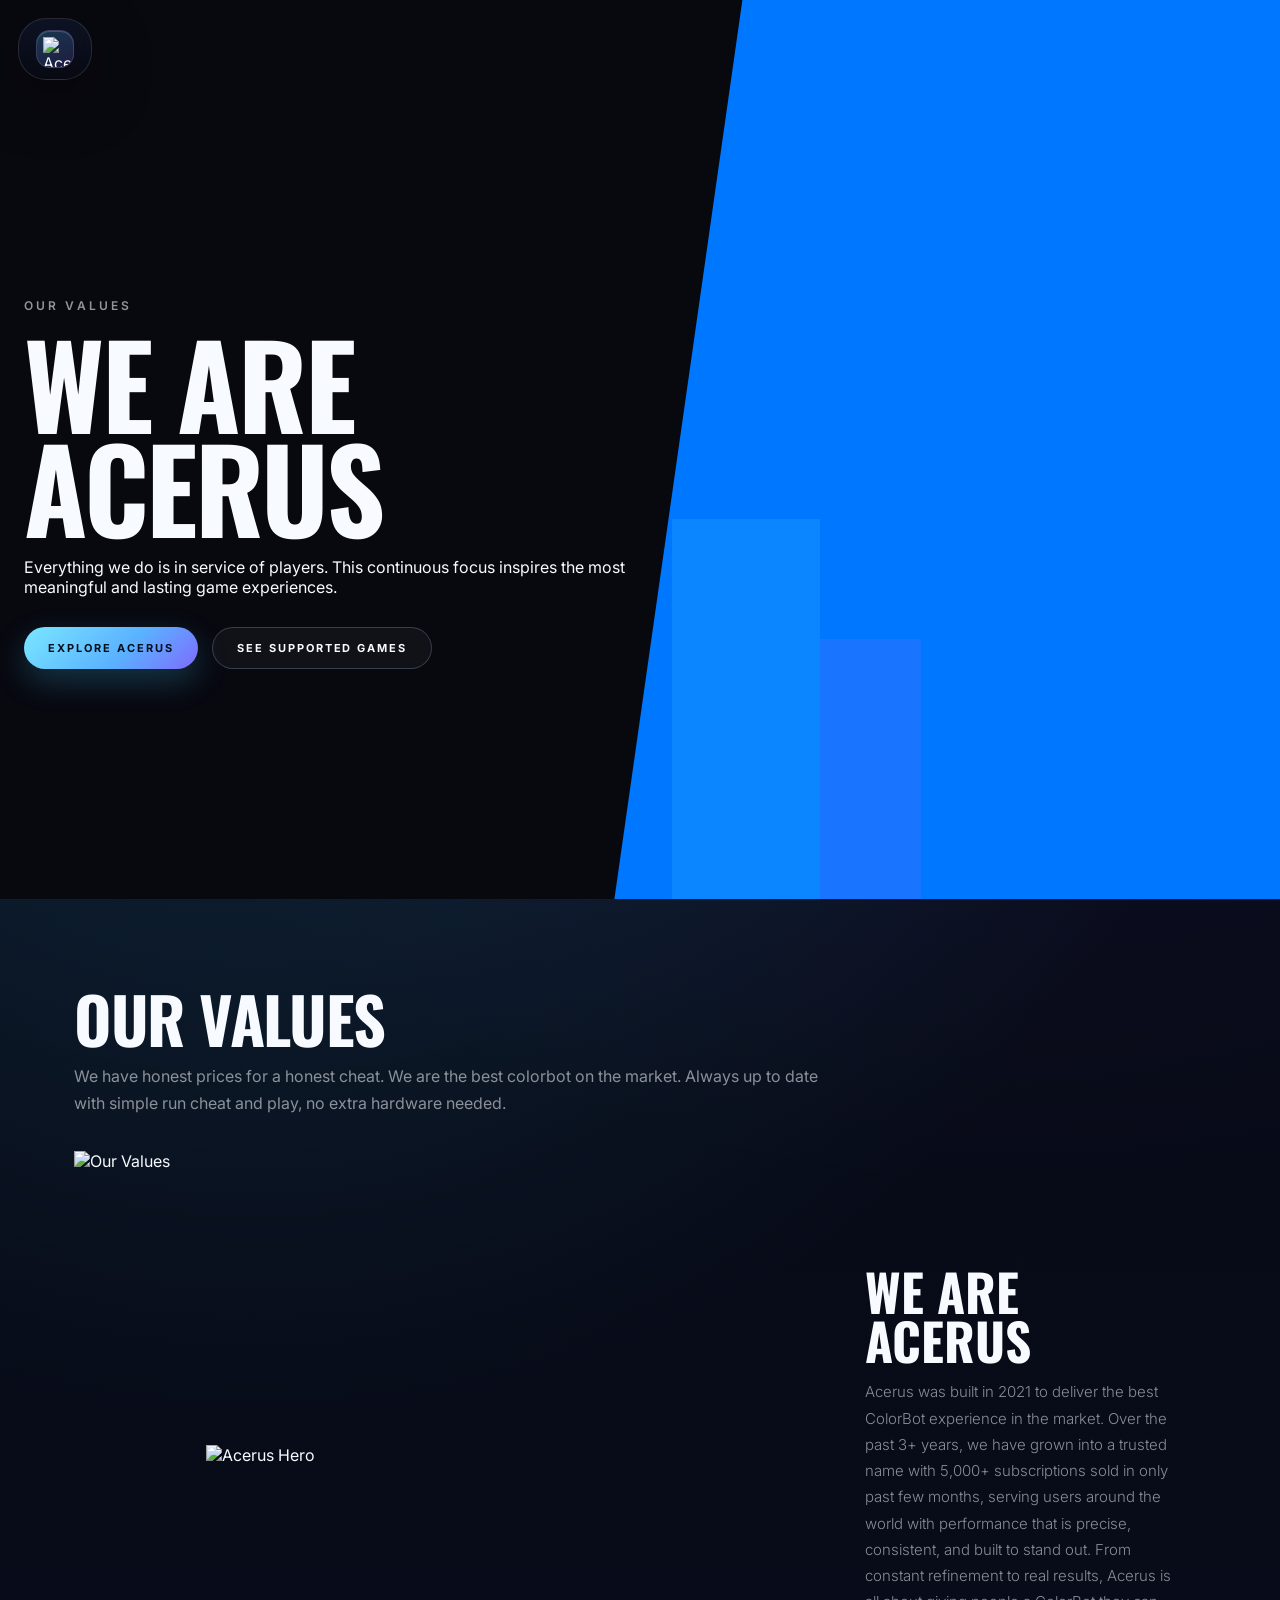
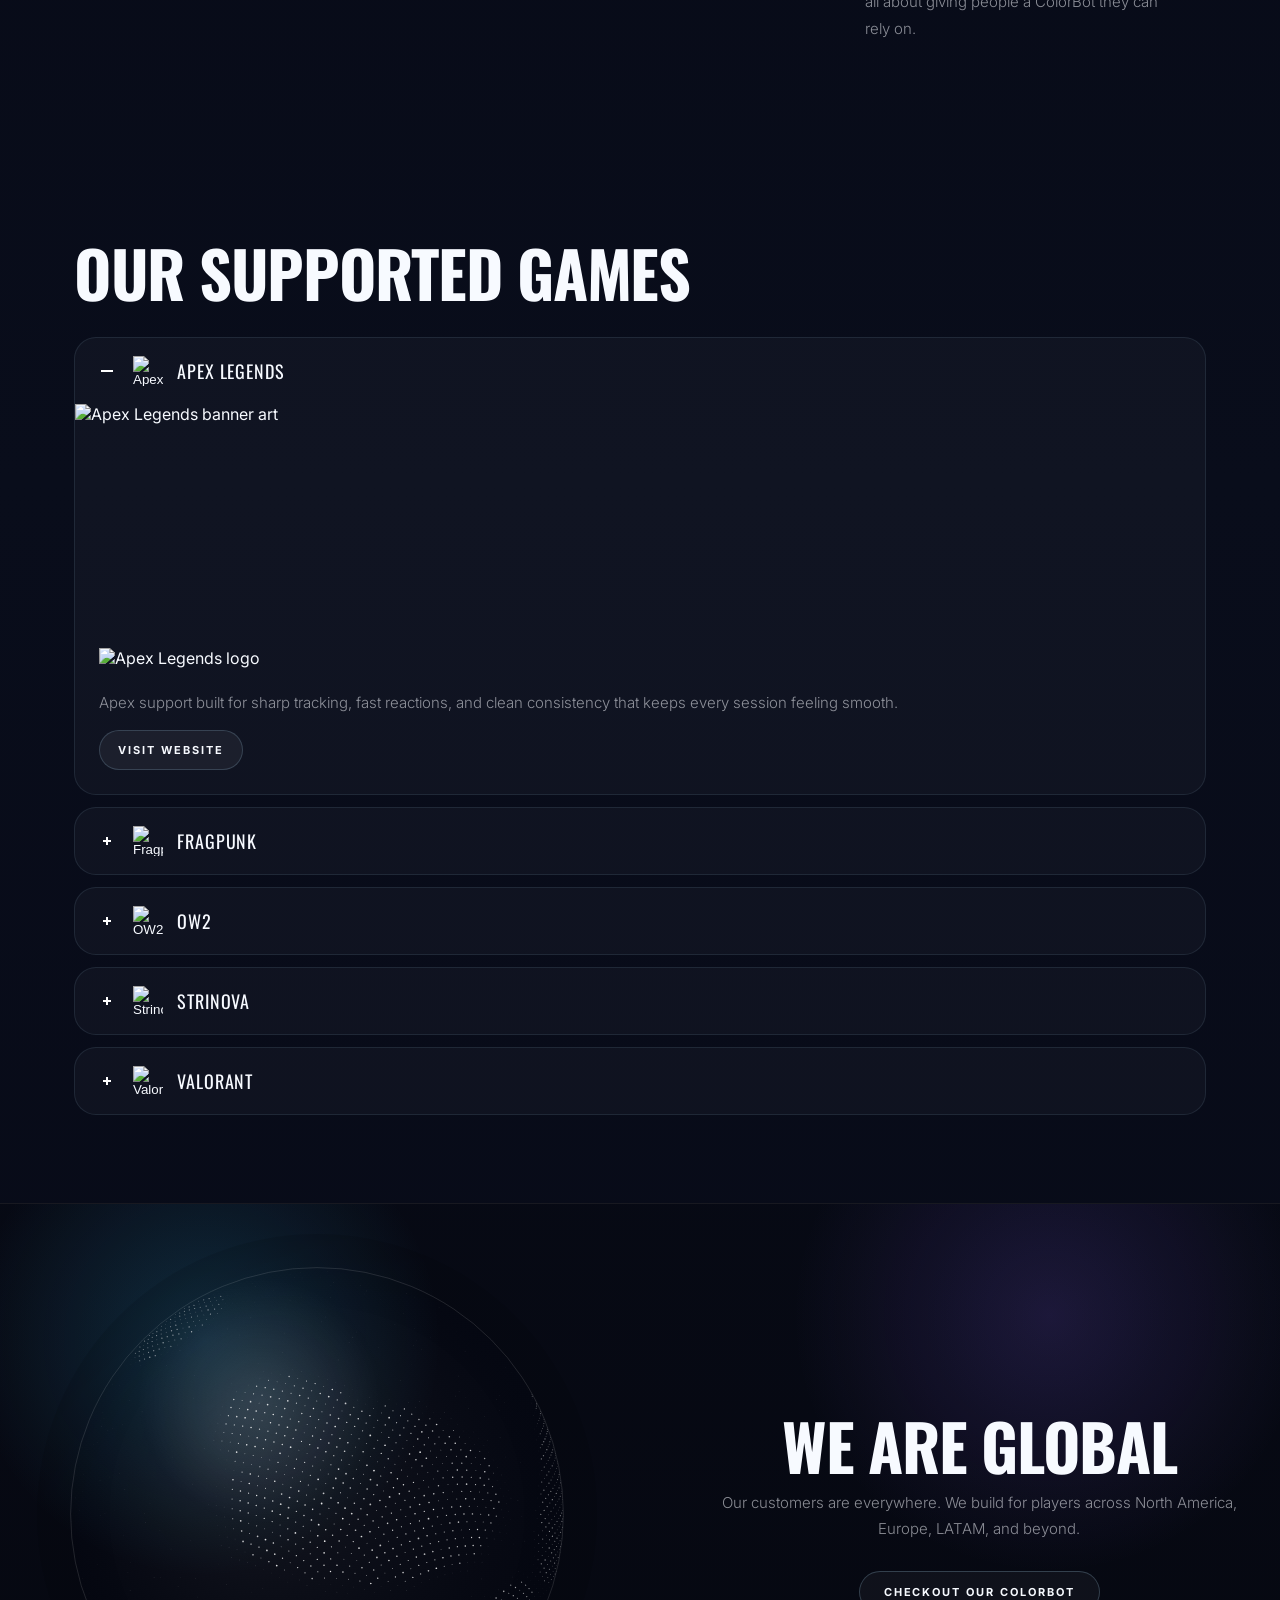
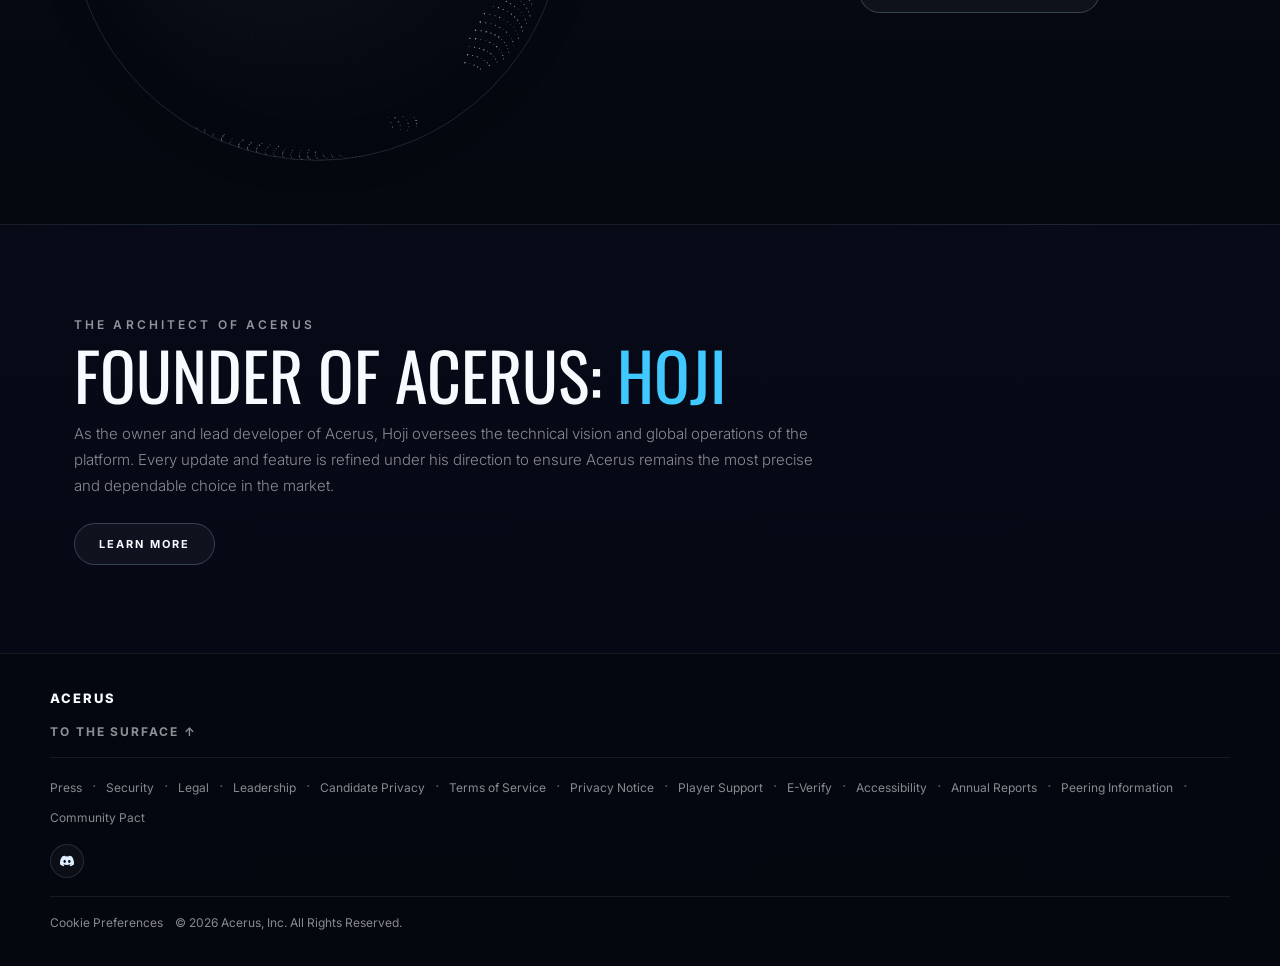
==== commit 88e15894: "Add files via upload" ====
--- a/index.html
+++ b/index.html
@@ -1,355 +1,321 @@
-<!DOCTYPE html>
-<html lang="en">
-<head>
-    <meta charset="UTF-8">
-    <meta name="viewport" content="width=device-width, initial-scale=1.0">
-    <title>Who We Are | Riot Games</title>
-    <link rel="preconnect" href="https://fonts.googleapis.com">
-    <link rel="stylesheet" href="assets/data/29_rf_2F91O.css">
-    <link rel="icon" type="image/png" href="https://i.imgur.com/xCe4hEC.png">
-    <link href="https://fonts.googleapis.com/css2?family=Oswald:wght@400;500;600;700&family=Inter:wght@300;400;500;600&display=swap" rel="stylesheet">
-</head>
-<body>
-
-    <nav>
-        <a href="#" class="nav-logo">
-            <svg width="30" height="32" viewBox="0 0 185.47 163.51"><path d="M98.77 0L0 45.74l24.61 93.66 18.73-2.3-5.15-58.89 6.15-2.74 10.62 60.2 32.01-3.93-5.69-65 6.09-2.71 11.68 66.23 32.38-3.98-6.23-71.25 6.16-2.74 12.77 72.43 32.01-3.93V19.38L98.77 0zm2.32 142.05l1.63 9.22 73.42 12.24v-30.68l-75.01 9.21-.04.01z" /></svg>
-            <span class="nav-logo-text">RIOT<br>GAMES</span>
-        </a>
-        <div class="nav-divider"></div>
-        <div class="nav-mode">
-            <img src="https://i.imgur.com/xCe4hEC.png" alt="Mode icon">
-        </div>
-        <ul class="nav-links">
-            <li><a href="#">WHO WE ARE</a></li>
-            <li><a href="#">WORK WITH US</a></li>
-            <li><a href="#">NEWS</a></li>
-        </ul>
-        <div class="nav-right">
-            <div class="nav-globe">
-                <svg viewBox="0 0 24 24">
-                    <circle cx="12" cy="12" r="9"></circle>
-                    <path d="M3 12h18M12 3c2.5 2.7 4 5.8 4 9s-1.5 6.3-4 9M12 3c-2.5 2.7-4 5.8-4 9s1.5 6.3 4 9" />
-                </svg>
-            </div>
-            <div class="nav-search">
-                <span>SEARCH</span>
-                <svg viewBox="0 0 24 24">
-                    <circle cx="11" cy="11" r="8"></circle>
-                    <path d="m21 21-4.35-4.35"></path>
-                </svg>
-            </div>
-            <button class="btn-signin">SIGN IN</button>
-        </div>
-    </nav>
-
-    <div class="hero" id="hero">
-        <video class="hero-video active" id="vid-0" src="https://www.riotgames.com/darkroom/original/481245cfe31a52849c9dc872ff00c594:68f48958746125630fadada9132b3ce0/playerfirst-resize.mp4" poster="https://www.riotgames.com/darkroom/1200/ce883f6d4a77532c9533c63adfe2815f:2c55a7836ba6666eb787b352c4ff0d0d/playerfirst-thumbnail.jpg" autoplay loop playsinline muted></video>
-        <video class="hero-video" id="vid-1" src="https://www.riotgames.com/darkroom/original/258145c653fd98f1c96def98df7024ea:268ba3c71e81bbc3afaec7495e46137c/seriousaboutgames-resize.mp4" poster="https://www.riotgames.com/darkroom/1200/1e3fc496eab082d20e48d62b547ad3ff:ee39a5d864508eb8b73c33358c491a11/seriousaboutgames-thumbanil.png" loop playsinline muted></video>
-        <video class="hero-video" id="vid-2" src="https://www.riotgames.com/darkroom/original/4d2c6ce72a47f384fdd2436e483387e9:de5ba52552b32ea1ec78f9f53843699d/dreamdeliver.mp4" poster="https://www.riotgames.com/darkroom/1200/c69e945c75fda3acd22671950de29f30:7114c9825f5d408493dec262be13a3b9/burj-khalifa.png" loop playsinline muted></video>
-        <video class="hero-video" id="vid-3" src="https://www.riotgames.com/darkroom/original/fd5d62642d9d59e7e88a0b8319d61098:f0ae48ba732c64c440ae91fff047b50b/inforthelongterm.mp4" poster="https://www.riotgames.com/darkroom/1200/bd981272f4a83289c59de640117490fd:21bc74b2da9fe7637f4ef919adb8bc3e/inforthelongterm-thumbnail.png" loop playsinline muted></video>
-        <video class="hero-video" id="vid-4" src="https://www.riotgames.com/darkroom/original/a344e50888cbc1909bc63d98255985d1:1e20c5970f9fc0a6e8f3337245921ddb/oneriot.mp4" poster="https://www.riotgames.com/darkroom/1200/b09fde474ab9fad9b14525a1d0052d68:8a680977b9da669273c0e0d76f355a31/grc2022-company-photo-1.png" loop playsinline muted></video>
-        <div class="hero-dim"></div>
-        <div class="hero-content">
-            <p class="hero-eyebrow">Our Values</p>
-            <h1 class="hero-title" id="htitle">We Are Acerus</h1>
-            <p class="hero-desc" id="hdesc">Everything we do is in service of players. This continuous focus inspires the most meaningful and lasting game experiences.</p>
-        </div>
-        <div class="hero-tabs">
-            <button class="htab active" data-i="0"><span class="htab-num">01.</span>Acerus First<div class="htab-progress"></div></button>
-            <button class="htab" data-i="1"><span class="htab-num">02.</span>Serious About Games<div class="htab-progress"></div></button>
-            <button class="htab" data-i="2"><span class="htab-num">03.</span>Dream and Deliver<div class="htab-progress"></div></button>
-            <button class="htab" data-i="3"><span class="htab-num">04.</span>In for the long term<div class="htab-progress"></div></button>
-            <button class="htab" data-i="4"><span class="htab-num">05.</span>One Riot<div class="htab-progress"></div></button>
-        </div>
-    </div>
-
-    <div class="section">
-        <div class="values-panel active" id="vp-0">
-            <div class="values-grid">
-                <div class="vitem"><h3>The best ColorBot in the market</h3><p>Acerus stands at the top of the game, delivering unmatched ColorBot performance, elite color detection, and the kind of consistency that sets us apart from everything else out there.</p></div>
-                <div class="vitem"><h3>Trusted by thousands</h3><p>With over 5,000 subscriptions sold in past few months, Acerus has built a massive reputation for quality, reliability, and results that speak for themselves.</p></div>
-                <div class="vitem"><h3>Built on 3+ years of experience</h3><p>We have spent more than three years refining, improving, and pushing Acerus forward so every update reflects real experience and real standards.</p></div>
-                <div class="vitem"><h3>Made for serious users</h3><p>Acerus is built for people who want a ColorBot that feels clean, dependable, and ready to perform at a high level every time.</p></div>
-            </div>
-        </div>
-        <div class="values-panel" id="vp-1">
-            <div class="values-grid">
-                <div class="vitem"><h3>Precision over everything</h3><p>Every part of Acerus is crafted to feel sharp, smooth, and accurate, giving users the kind of control that makes a real difference.</p></div>
-                <div class="vitem"><h3>Consistency that hits</h3><p>We focus on stability and dependable performance, because the best ColorBot is not just strong once — it stays strong every session.</p></div>
-                <div class="vitem"><h3>Polished for the community</h3><p>We listen, refine, and improve with purpose, making sure Acerus continues to evolve with the people who use it most.</p></div>
-                <div class="vitem"><h3>Respect for the grind</h3><p>We understand the effort it takes to stay ahead, and Acerus exists to reward that grind with tools that actually deliver.</p></div>
-            </div>
-        </div>
-        <div class="values-panel" id="vp-2">
-            <div class="values-grid">
-                <div class="vitem"><h3>Always ahead of the curve</h3><p>Acerus is built with a forward mindset, staying sharp, staying current, and always aiming to set the standard instead of following it.</p></div>
-                <div class="vitem"><h3>High standards only</h3><p>We do not settle for average. Every detail is pushed until it feels premium, powerful, and worthy of the name Acerus.</p></div>
-                <div class="vitem"><h3>Performance with personality</h3><p>Acerus brings confidence, style, and the kind of presence that makes it stand out instantly.</p></div>
-                <div class="vitem"><h3>Results that show</h3><p>At the end of the day, what matters most is impact — and Acerus is built to leave no doubt about what it can do.</p></div>
-            </div>
-        </div>
-        <div class="values-panel" id="vp-3">
-            <div class="values-grid">
-                <div class="vitem"><h3>Proven by the numbers</h3><p>Over 5,000 subscriptions is not just a milestone — it is proof that Acerus has earned trust at scale.</p></div>
-                <div class="vitem"><h3>Three years of dominance</h3><p>For more than 3 years, Acerus has been growing, improving, and building a name that people recognize for a reason.</p></div>
-                <div class="vitem"><h3>Worth the investment</h3><p>We make sure every subscription feels valuable, because Acerus is meant to feel like a real upgrade from the start.</p></div>
-                <div class="vitem"><h3>Built to keep winning</h3><p>We are not here for a moment. Acerus is built for the long run, with a reputation that only gets stronger over time.</p></div>
-            </div>
-        </div>
-        <div class="values-panel" id="vp-4">
-            <div class="values-grid">
-                <div class="vitem"><h3>A league above</h3><p>Acerus is the kind of name people remember because it delivers the kind of quality others try to copy.</p></div>
-                <div class="vitem"><h3>For the top tier</h3><p>This is for users who want the best ColorBot experience available, with no shortcuts and no weak links.</p></div>
-                <div class="vitem"><h3>Built with confidence</h3><p>Everything about Acerus is made to feel bold, refined, and undeniably strong from the first moment you use it.</p></div>
-                <div class="vitem"><h3>The standard everyone chases</h3><p>When people talk about the best ColorBot in the market, Acerus is the name that keeps coming up.</p></div>
-            </div>
-        </div>
-    </div>
-
-    <div class="video-outer">
-        <div class="video-inner">
-            <div class="video-thumb">
-                <iframe id="video-frame" src="https://streamable.com/s/2outsk" frameborder="0" width="480" height="270" allowfullscreen style="pointer-events:none;"></iframe>
-                <div class="video-play" id="play-btn">
-                    <div class="play-circle">
-                        <svg viewBox="0 0 24 24">
-                            <polygon points="5,3 19,12 5,21" fill="#fff" />
-                        </svg>
-                    </div>
-                </div>
-            </div>
-            <div class="video-text">
-                <h3>We Are Acerus</h3>
-                <p>Acerus was built in 2021 to deliver the best ColorBot experience in the market. Over the past 3+ years, we have grown into a trusted name with 5,000+ subscriptions sold in only past few months, serving users around the world with performance that is precise, consistent, and built to stand out. From constant refinement to real results, Acerus is all about giving people a ColorBot they can rely on.</p>
-            </div>
-        </div>
-    </div>
-
-    <div class="section">
-        <h2 class="section-title">Our Supported Games</h2>
-
-        <div class="games-list" style="margin-top:48px;">
-
-            <div class="game-item open" data-game="0">
-                <div class="game-preview">
-                    <div class="game-toggle">
-                        <svg class="minus" width="12" height="2" viewBox="0 0 12 2"><path d="M0 0h12v2H0z" /></svg>
-                        <svg class="plus" width="8" height="8" viewBox="0 0 8 8"><path fill-rule="evenodd" d="M8 3H5V0H3v3H0v2h3v3h2V5h3z" /></svg>
-                    </div>
-                    <img class="game-preview-icon" src="https://i.imgur.com/f33BBSC.png" alt="Apex Legends logo">
-                    <span class="game-preview-title">Apex Legends</span>
-                </div>
-                <div class="game-expander">
-                    <div class="game-expanded">
-                        <img class="game-img" src="https://i.imgur.com/WGNAVEs.jpeg" alt="Apex Legends banner art">
-                        <div class="game-info">
-                            <img class="game-logo" src="https://i.imgur.com/f33BBSC.png" alt="Apex Legends logo">
-                            <p class="game-desc">Apex support built for sharp tracking, fast reactions, and clean consistency that keeps every session feeling smooth.</p>
-                            <a href="#" class="btn-visit" target="_blank" rel="noopener">Visit website</a>
-                        </div>
-                    </div>
-                </div>
-            </div>
-
-            <div class="game-item" data-game="1">
-                <div class="game-preview">
-                    <div class="game-toggle">
-                        <svg class="minus" width="12" height="2" viewBox="0 0 12 2"><path d="M0 0h12v2H0z" /></svg>
-                        <svg class="plus" width="8" height="8" viewBox="0 0 8 8"><path fill-rule="evenodd" d="M8 3H5V0H3v3H0v2h3v3h2V5h3z" /></svg>
-                    </div>
-                    <img class="game-preview-icon" src="https://i.imgur.com/KeM3NsD.png" alt="Fragpunk logo">
-                    <span class="game-preview-title">Fragpunk</span>
-                </div>
-                <div class="game-expander">
-                    <div class="game-expanded">
-                        <img class="game-img" src="https://i.imgur.com/UsA35H6.jpeg" alt="Fragpunk banner art">
-                        <div class="game-info">
-                            <img class="game-logo" src="https://i.imgur.com/KeM3NsD.png" alt="Fragpunk logo">
-                            <p class="game-desc">Fragpunk support tuned for aggressive play, crisp handling, and a setup that stays locked in under pressure.</p>
-                            <a href="#" class="btn-visit" target="_blank" rel="noopener">Visit website</a>
-                        </div>
-                    </div>
-                </div>
-            </div>
-
-            <div class="game-item" data-game="2">
-                <div class="game-preview">
-                    <div class="game-toggle">
-                        <svg class="minus" width="12" height="2" viewBox="0 0 12 2"><path d="M0 0h12v2H0z" /></svg>
-                        <svg class="plus" width="8" height="8" viewBox="0 0 8 8"><path fill-rule="evenodd" d="M8 3H5V0H3v3H0v2h3v3h2V5h3z" /></svg>
-                    </div>
-                    <img class="game-preview-icon" src="https://i.imgur.com/KjXjWR6.png" alt="OW2 logo">
-                    <span class="game-preview-title">OW2</span>
-                </div>
-                <div class="game-expander">
-                    <div class="game-expanded">
-                        <img class="game-img" src="https://i.imgur.com/oypy86Y.png" alt="OW2 banner art">
-                        <div class="game-info">
-                            <img class="game-logo" src="https://i.imgur.com/KjXjWR6.png" alt="OW2 logo">
-                            <p class="game-desc">OW2 support made for reliable performance, precise control, and a stable feel that holds up in every match.</p>
-                            <a href="#" class="btn-visit" target="_blank" rel="noopener">Visit website</a>
-                        </div>
-                    </div>
-                </div>
-            </div>
-
-            <div class="game-item" data-game="3">
-                <div class="game-preview">
-                    <div class="game-toggle">
-                        <svg class="minus" width="12" height="2" viewBox="0 0 12 2"><path d="M0 0h12v2H0z" /></svg>
-                        <svg class="plus" width="8" height="8" viewBox="0 0 8 8"><path fill-rule="evenodd" d="M8 3H5V0H3v3H0v2h3v3h2V5h3z" /></svg>
-                    </div>
-                    <img class="game-preview-icon" src="https://i.imgur.com/JoDNH4y.png" alt="Strinova logo">
-                    <span class="game-preview-title">Strinova</span>
-                </div>
-                <div class="game-expander">
-                    <div class="game-expanded">
-                        <img class="game-img" src="https://i.imgur.com/DlqtNso.png" alt="Strinova banner art">
-                        <div class="game-info">
-                            <img class="game-logo" src="https://i.imgur.com/JoDNH4y.png" alt="Strinova logo">
-                            <p class="game-desc">Strinova support designed for consistent output, responsive performance, and a clean setup that stays dependable.</p>
-                            <a href="#" class="btn-visit" target="_blank" rel="noopener">Visit website</a>
-                        </div>
-                    </div>
-                </div>
-            </div>
-
-            <div class="game-item" data-game="4">
-                <div class="game-preview">
-                    <div class="game-toggle">
-                        <svg class="minus" width="12" height="2" viewBox="0 0 12 2"><path d="M0 0h12v2H0z" /></svg>
-                        <svg class="plus" width="8" height="8" viewBox="0 0 8 8"><path fill-rule="evenodd" d="M8 3H5V0H3v3H0v2h3v3h2V5h3z" /></svg>
-                    </div>
-                    <img class="game-preview-icon" src="https://www.riotgames.com/darkroom/200/9e034a45aac33e6c9b9470dc78092b52:2f6c5a154e4f292d82b9a3574982f749/val-icon.png" alt="Valorant logo">
-                    <span class="game-preview-title">VALORANT</span>
-                </div>
-                <div class="game-expander">
-                    <div class="game-expanded">
-                        <img class="game-img" src="https://www.riotgames.com/darkroom/800/40635d9614ff06b9a662e5365a1c2d94:50617fede6ca38705c0ef21d37e901c5/copy-of-s25a1-riot-games-homepage-product-card-1920x1080.png" alt="VALORANT banner art">
-                        <div class="game-info">
-                            <img class="game-logo" src="https://www.riotgames.com/darkroom/500/510af98d703ecadbdd9e447071888d72:62fc5be47354c861fc4d50b0f25698d2/valorant-logotype.png" alt="VALORANT logo">
-                            <p class="game-desc">VALORANT support built for precision, consistency, and the kind of control that stays reliable when it matters most.</p>
-                            <a href="https://playvalorant.com/" class="btn-visit" target="_blank" rel="noopener">Visit website</a>
-                        </div>
-                    </div>
-                </div>
-            </div>
-
-        </div>
-    </div>
-
-    <div class="section" style="padding-top:0;">
-        <h2 class="section-title">Our Commitments</h2>
-        <div class="commits-grid">
-            <div class="commit-card">
-                <img class="commit-img" src="https://www.riotgames.com/darkroom/800/e15fef442b9b8fd85d900440a0de49e4:ee9109303971ce95c22f84c10f9c500c/social-impact-braum.jpeg" alt="Social Impact">
-                <div class="commit-over"></div>
-                <div class="commit-info">
-                    <h3>Social Impact</h3>
-                    <a href="#" class="commit-link">Learn More</a>
-                </div>
-            </div>
-            <div class="commit-card">
-                <img class="commit-img" src="https://www.riotgames.com/darkroom/800/9cb19544c48571abde733fa07d88bbd1:9ac6422e3c3fc98e49d3d088d591eb54/ivern.png" alt="Sustainability">
-                <div class="commit-over"></div>
-                <div class="commit-info">
-                    <h3>Sustainability</h3>
-                    <a href="#" class="commit-link">Learn More</a>
-                </div>
-            </div>
-            <div class="commit-card">
-                <img class="commit-img" src="https://www.riotgames.com/darkroom/800/42814f3a76415ee8a4dcd4b44f74be78:7417f79a5632e63817fda915edd67d76/pride-2023-lolpc.png" alt="Diversity and Inclusion">
-                <div class="commit-over"></div>
-                <div class="commit-info">
-                    <h3>Diversity and Inclusion</h3>
-                    <a href="#" class="commit-link">Learn More</a>
-                </div>
-            </div>
-        </div>
-    </div>
-
-    <div class="global-outer">
-        <div class="global-inner global-layout">
-            <div class="globe-stage">
-                <canvas id="globe-canvas" class="globe-canvas"></canvas>
-                <div class="globe-vignette"></div>
-            </div>
-
-            <div class="global-copy">
-                <h2 class="section-title">WE ARE GLOBAL</h2>
-                <p>
-                    Our customers are everywhere. We build for players across North America, Europe, LATAM, and beyond.
-                </p>
-                <a href="https://discord.gg/yGMrgzbPX4" class="btn-outline">Checkout our Colorbot</a>
-            </div>
-        </div>
-    </div>
-
-<div class="careers-section">
-    <p class="sub-label">The Architect of Acerus</p>
-    
-    <div class="open-count">
-        Founder of Acerus: <span>HOJI</span>
-    </div>
-    
-    <p class="careers-desc">
-        As the owner and lead developer of Acerus, Hoji oversees the technical vision and global operations of the platform. Every update and feature is refined under his direction to ensure Acerus remains the most precise and dependable choice in the market.
-    </p>
-    
-    <a href="#" class="btn-outline">LEARN MORE</a>
-    
-    <div class="careers-cards">
-        <a href="#" class="career-card">
-            <img class="career-img" src="https://www.riotgames.com/darkroom/800/149a7c93c610257246c18264c1baebf1:218a2d3cd198603b0e89536ea44b3bb5/lobby-statue-small.jpg" alt="Development">
-            <div class="career-over"></div>
-            <div class="career-label">DEVELOPMENT LOGS</div>
-        </a>
-        <a href="#" class="career-card">
-            <img class="career-img" src="https://www.riotgames.com/darkroom/800/f0700bc49fadd6f15460daeec812d0cd:b4a18cbe1b1aeea6c5d98106607938cb/grc2022-company-photo-1.png" alt="Operations">
-            <div class="career-over"></div>
-            <div class="career-label">GLOBAL OPERATIONS</div>
-        </a>
-    </div>
-</div>
-
-    <footer>
-        <div class="footer-inner">
-            <div class="footer-top">
-                <a href="#" class="footer-logo">
-                    <svg width="24" height="26" viewBox="0 0 185.47 163.51"><path d="M98.77 0L0 45.74l24.61 93.66 18.73-2.3-5.15-58.89 6.15-2.74 10.62 60.2 32.01-3.93-5.69-65 6.09-2.71 11.68 66.23 32.38-3.98-6.23-71.25 6.16-2.74 12.77 72.43 32.01-3.93V19.38L98.77 0zm2.32 142.05l1.63 9.22 73.42 12.24v-30.68l-75.01 9.21-.04.01z" /></svg>
-                    <span class="footer-logo-text">Riot Games</span>
-                </a>
-                <a href="#top" class="footer-top-link">To the Surface &#8593;</a>
-            </div>
-            <hr class="footer-sep">
-            <ul class="footer-links">
-                <li><a href="#">Press</a></li>
-                <li><a href="#">Security</a></li>
-                <li><a href="#">Legal</a></li>
-                <li><a href="#">Leadership</a></li>
-                <li><a href="#">Candidate Privacy</a></li>
-                <li><a href="#">Terms of Service</a></li>
-                <li><a href="#">Privacy Notice</a></li>
-                <li><a href="#">Player Support</a></li>
-                <li><a href="#">E-Verify</a></li>
-                <li><a href="#">Accessibility</a></li>
-                <li><a href="#">Annual Reports</a></li>
-                <li><a href="#">Peering Information</a></li>
-                <li><a href="#">Community Pact</a></li>
-            </ul>
-            <div class="footer-socials">
-                <a href="https://discord.gg/yGMrgzbPX4" class="soc" target="_blank">
-                    <svg viewBox="0 0 24 24">
-                        <path d="M20.317 4.37a19.791 19.791 0 0 0-4.885-1.515.074.074 0 0 0-.079.037c-.21.375-.444.864-.608 1.25a18.27 18.27 0 0 0-5.487 0 12.64 12.64 0 0 0-.617-1.25.077.077 0 0 0-.079-.037A19.736 19.736 0 0 0 3.677 4.37a.07.07 0 0 0-.032.027C.533 9.046-.32 13.58.099 18.057a.082.082 0 0 0 .031.057 19.9 19.9 0 0 0 5.993 3.03.078.078 0 0 0 .084-.028 14.006 14.006 0 0 0 1.226-1.994.076.076 0 0 0-.041-.106 13.107 13.107 0 0 1-1.872-.892.077.077 0 0 1-.008-.128 10.23 10.23 0 0 0 .372-.292.074.074 0 0 1 .077-.01c3.928 1.793 8.18 1.793 12.062 0a.074.074 0 0 1 .078.01c.12.098.246.198.373.292a.077.077 0 0 1-.006.127 12.299 12.299 0 0 1-1.873.892.077.077 0 0 0-.041.107c.36.698.772 1.362 1.225 1.993a.076.076 0 0 0 .084.028 19.839 19.839 0 0 0 6.002-3.03.077.077 0 0 0 .032-.054c.5-5.177-.838-9.674-3.549-13.66a.06.06 0 0 0-.031-.03zM8.02 15.33c-1.183 0-2.157-1.085-2.157-2.419 0-1.333.956-2.419 2.157-2.419 1.21 0 2.176 1.096 2.157 2.42 0 1.333-.956 2.419-2.157 2.419zm7.975 0c-1.183 0-2.157-1.085-2.157-2.419 0-1.333.955-2.419 2.157-2.419 1.21 0 2.176 1.096 2.157 2.42 0 1.333-.946 2.419-2.157 2.419z" />
-                    </svg>
-                </a>
-            </div>
-            <hr class="footer-sep">
-            <p class="footer-copy">Cookie Preferences &nbsp;&nbsp; &copy; 2026 Acerus, Inc. All Rights Reserved.</p>
-        </div>
-    </footer>
-
-    <script src="assets/load/n1sx0_2s0.js"></script>
-</body>
-</html>+<!DOCTYPE html>
+<html lang="en">
+<head>
+    <meta charset="UTF-8">
+    <meta name="viewport" content="width=device-width, initial-scale=1.0">
+    <title>Acerus | We Are Acerus</title>
+    <link rel="preconnect" href="https://fonts.googleapis.com">
+    <link rel="preconnect" href="https://fonts.gstatic.com" crossorigin>
+    <link href="https://fonts.googleapis.com/css2?family=Oswald:wght@400;500;600;700&family=Inter:wght@300;400;500;600;700;800&display=swap" rel="stylesheet">
+    <link rel="icon" type="image/png" href="https://i.imgur.com/xCe4hEC.png">
+    <link rel="stylesheet" href="sidebar.css">
+    <link rel="stylesheet" href="styles.css">
+</head>
+<body>
+  <aside class="side-rail" aria-label="Primary">
+    <a href="#top" class="brand" aria-label="Acerus home">
+        <span class="brand-mark">
+            <img src="https://i.imgur.com/k61NTqG.png" alt="Acerus Logo">
+        </span>
+      <span class="brand-copy">
+        <strong>ACERUS</strong>
+        <span>Guest | #F020X2</span>
+      </span>
+    </a>
+
+    <nav class="rail-nav">
+      <a href="#who" class="rail-item active">
+        <span class="rail-icon">
+          <svg viewBox="0 0 24 24" aria-hidden="true"><path d="M4 11.5 12 4l8 7.5V20a1 1 0 0 1-1 1h-4.5v-6h-5v6H5a1 1 0 0 1-1-1v-8.5Z"/></svg>
+        </span>
+        <span class="rail-label">Who We Are</span>
+      </a>
+      <a href="#work" class="rail-item">
+        <span class="rail-icon">
+          <svg viewBox="0 0 24 24" aria-hidden="true"><path d="M10 6V5a2 2 0 0 1 2-2h0a2 2 0 0 1 2 2v1h4a2 2 0 0 1 2 2v2H4V8a2 2 0 0 1 2-2h4Zm4 0V5h-4v1h4ZM4 12h16v7a2 2 0 0 1-2 2H6a2 2 0 0 1-2-2v-7Z"/></svg>
+        </span>
+        <span class="rail-label">Work With Us</span>
+      </a>
+      <a href="#news" class="rail-item">
+        <span class="rail-icon">
+          <svg viewBox="0 0 24 24" aria-hidden="true"><path d="M6 4h11a3 3 0 0 1 3 3v11a2 2 0 0 1-2 2H7a3 3 0 0 1-3-3V6a2 2 0 0 1 2-2Zm2 4h7v2H8V8Zm0 4h8v2H8v-2Zm0 4h5v2H8v-2Z"/></svg>
+        </span>
+        <span class="rail-label">News</span>
+      </a>
+    </nav>
+
+    <div class="rail-bottom">
+      <button class="rail-chip" type="button">
+        <span class="rail-icon">
+          <svg viewBox="0 0 24 24" aria-hidden="true"><path d="M10 18a8 8 0 1 1 5.3-14h.1a8 8 0 0 1-5.4 14Zm8.6 1.2-3.2-3.2"/></svg>
+        </span>
+        <span class="rail-label">Search</span>
+      </button>
+      <a href="#" class="rail-chip accent">
+        <span class="rail-icon">
+          <svg viewBox="0 0 24 24" aria-hidden="true"><path d="M12 2 4 6v6c0 5 3.4 9.7 8 10 4.6-.3 8-5 8-10V6l-8-4Zm1 6 5 5-7 7-4-4 2-2 2 2 5-5-3-3 2-2Z"/></svg>
+        </span>
+        <span class="rail-label">Sign In</span>
+      </a>
+    </div>
+  </aside>
+
+  <main id="top" class="page-shell">
+      <section class="hero" id="who">
+          <div class="hero-copy">
+              <p class="eyebrow">Our Values</p>
+              <h1 class="hero-title">We Are Acerus</h1>
+              <p class="hero-subtitle">
+                  Everything we do is in service of players. This continuous focus inspires the most meaningful and lasting game experiences.
+              </p>              <div class="hero-actions">
+                  <a href="#values" class="btn-solid">Explore Acerus</a>
+                  <a href="#games" class="btn-outline">See Supported Games</a>
+              </div>
+          </div>
+
+          <div class="hero-visual" aria-hidden="true">
+              <div class="hero-glow hero-glow-a"></div>
+              <div class="hero-glow hero-glow-b"></div>
+              <img src="https://i.imgur.com/iXdfYtT.png" alt="">
+          </div>
+      </section>
+
+      <section class="section" id="values">
+          <div class="section-head">
+              <h2 class="section-title">Our Values</h2>
+              <p class="section-copy">We have honest prices for a honest cheat. We are the best colorbot on the market. Always up to date with simple run cheat and play, no extra hardware needed.</p>
+          </div>
+          <div class="values-img-wrap">
+              <img src="https://i.imgur.com/dy9OHpS.png" alt="Our Values">
+          </div>
+      </section>
+
+      <section class="video-outer" id="work">
+          <div class="video-inner">
+              <div class="video-thumb">
+                  <img src="https://i.imgur.com/YBLb5b6.png" alt="Acerus Hero" draggable="false" class="no-drag">
+              </div>
+              <div class="video-text">
+                  <h3>We Are Acerus</h3>
+                  <p>Acerus was built in 2021 to deliver the best ColorBot experience in the market. Over the past 3+ years, we have grown into a trusted name with 5,000+ subscriptions sold in only past few months, serving users around the world with performance that is precise, consistent, and built to stand out. From constant refinement to real results, Acerus is all about giving people a ColorBot they can rely on.</p>
+              </div>
+          </div>
+      </section>
+
+      <section class="section" id="games">
+          <div class="section-head">
+              <h2 class="section-title">Our Supported Games</h2>
+          </div>
+
+          <div class="games-list">
+              <article class="game-item open" data-game="0">
+                  <button class="game-preview" type="button">
+                      <span class="game-toggle" aria-hidden="true">
+                          <svg class="minus" width="12" height="2" viewBox="0 0 12 2"><path d="M0 0h12v2H0z"></path></svg>
+                          <svg class="plus" width="8" height="8" viewBox="0 0 8 8"><path fill-rule="evenodd" d="M8 3H5V0H3v3H0v2h3v3h2V5h3z"></path></svg>
+                      </span>
+                      <img class="game-preview-icon" src="https://i.imgur.com/f33BBSC.png" alt="Apex Legends logo">
+                      <span class="game-preview-title">Apex Legends</span>
+                  </button>
+                  <div class="game-expander">
+                      <div class="game-expanded">
+                          <img class="game-img" src="https://i.imgur.com/WGNAVEs.jpeg" alt="Apex Legends banner art">
+                          <div class="game-info">
+                              <img class="game-logo" src="https://i.imgur.com/f33BBSC.png" alt="Apex Legends logo">
+                              <p class="game-desc">Apex support built for sharp tracking, fast reactions, and clean consistency that keeps every session feeling smooth.</p>
+                              <a href="#" class="btn-visit" target="_blank" rel="noopener">Visit website</a>
+                          </div>
+                      </div>
+                  </div>
+              </article>
+
+              <article class="game-item" data-game="1">
+                  <button class="game-preview" type="button">
+                      <span class="game-toggle" aria-hidden="true">
+                          <svg class="minus" width="12" height="2" viewBox="0 0 12 2"><path d="M0 0h12v2H0z"></path></svg>
+                          <svg class="plus" width="8" height="8" viewBox="0 0 8 8"><path fill-rule="evenodd" d="M8 3H5V0H3v3H0v2h3v3h2V5h3z"></path></svg>
+                      </span>
+                      <img class="game-preview-icon" src="https://i.imgur.com/KeM3NsD.png" alt="Fragpunk logo">
+                      <span class="game-preview-title">Fragpunk</span>
+                  </button>
+                  <div class="game-expander">
+                      <div class="game-expanded">
+                          <img class="game-img" src="https://i.imgur.com/UsA35H6.jpeg" alt="Fragpunk banner art">
+                          <div class="game-info">
+                              <img class="game-logo" src="https://i.imgur.com/KeM3NsD.png" alt="Fragpunk logo">
+                              <p class="game-desc">Fragpunk support tuned for aggressive play, crisp handling, and a setup that stays locked in under pressure.</p>
+                              <a href="#" class="btn-visit" target="_blank" rel="noopener">Visit website</a>
+                          </div>
+                      </div>
+                  </div>
+              </article>
+
+              <article class="game-item" data-game="2">
+                  <button class="game-preview" type="button">
+                      <span class="game-toggle" aria-hidden="true">
+                          <svg class="minus" width="12" height="2" viewBox="0 0 12 2"><path d="M0 0h12v2H0z"></path></svg>
+                          <svg class="plus" width="8" height="8" viewBox="0 0 8 8"><path fill-rule="evenodd" d="M8 3H5V0H3v3H0v2h3v3h2V5h3z"></path></svg>
+                      </span>
+                      <img class="game-preview-icon" src="https://i.imgur.com/KjXjWR6.png" alt="OW2 logo">
+                      <span class="game-preview-title">OW2</span>
+                  </button>
+                  <div class="game-expander">
+                      <div class="game-expanded">
+                          <img class="game-img" src="https://i.imgur.com/oypy86Y.png" alt="OW2 banner art">
+                          <div class="game-info">
+                              <img class="game-logo" src="https://i.imgur.com/KjXjWR6.png" alt="OW2 logo">
+                              <p class="game-desc">OW2 support made for reliable performance, precise control, and a stable feel that holds up in every match.</p>
+                              <a href="#" class="btn-visit" target="_blank" rel="noopener">Visit website</a>
+                          </div>
+                      </div>
+                  </div>
+              </article>
+
+              <article class="game-item" data-game="3">
+                  <button class="game-preview" type="button">
+                      <span class="game-toggle" aria-hidden="true">
+                          <svg class="minus" width="12" height="2" viewBox="0 0 12 2"><path d="M0 0h12v2H0z"></path></svg>
+                          <svg class="plus" width="8" height="8" viewBox="0 0 8 8"><path fill-rule="evenodd" d="M8 3H5V0H3v3H0v2h3v3h2V5h3z"></path></svg>
+                      </span>
+                      <img class="game-preview-icon" src="https://i.imgur.com/JoDNH4y.png" alt="Strinova logo">
+                      <span class="game-preview-title">Strinova</span>
+                  </button>
+                  <div class="game-expander">
+                      <div class="game-expanded">
+                          <img class="game-img" src="https://i.imgur.com/DlqtNso.png" alt="Strinova banner art">
+                          <div class="game-info">
+                              <img class="game-logo" src="https://i.imgur.com/JoDNH4y.png" alt="Strinova logo">
+                              <p class="game-desc">Strinova support designed for consistent output, responsive performance, and a clean setup that stays dependable.</p>
+                              <a href="#" class="btn-visit" target="_blank" rel="noopener">Visit website</a>
+                          </div>
+                      </div>
+                  </div>
+              </article>
+
+              <article class="game-item" data-game="4">
+                  <button class="game-preview" type="button">
+                      <span class="game-toggle" aria-hidden="true">
+                          <svg class="minus" width="12" height="2" viewBox="0 0 12 2"><path d="M0 0h12v2H0z"></path></svg>
+                          <svg class="plus" width="8" height="8" viewBox="0 0 8 8"><path fill-rule="evenodd" d="M8 3H5V0H3v3H0v2h3v3h2V5h3z"></path></svg>
+                      </span>
+                      <img class="game-preview-icon" src="https://www.riotgames.com/darkroom/200/9e034a45aac33e6c9b9470dc78092b52:2f6c5a154e4f292d82b9a3574982f749/val-icon.png" alt="Valorant logo">
+                      <span class="game-preview-title">VALORANT</span>
+                  </button>
+                  <div class="game-expander">
+                      <div class="game-expanded">
+                          <img class="game-img" src="https://www.riotgames.com/darkroom/800/40635d9614ff06b9a662e5365a1c2d94:50617fede6ca38705c0ef21d37e901c5/copy-of-s25a1-riot-games-homepage-product-card-1920x1080.png" alt="VALORANT banner art">
+                          <div class="game-info">
+                              <img class="game-logo" src="https://www.riotgames.com/darkroom/500/510af98d703ecadbdd9e447071888d72:62fc5be47354c861fc4d50b0f25698d2/valorant-logotype.png" alt="VALORANT logo">
+                              <p class="game-desc">VALORANT support built for precision, consistency, and the kind of control that stays reliable when it matters most.</p>
+                              <a href="https://playvalorant.com/" class="btn-visit" target="_blank" rel="noopener">Visit website</a>
+                          </div>
+                      </div>
+                  </div>
+              </article>
+          </div>
+      </section>
+
+      <!--
+
+        <section class="section section-tight">
+          <div class="section-head">
+            <h2 class="section-title">Our Commitments</h2>
+          </div>
+
+          <div class="commits-grid">
+            <div class="commit-card">
+              <img class="commit-img" src="https://www.riotgames.com/darkroom/800/e15fef442b9b8fd85d900440a0de49e4:ee9109303971ce95c22f84c10f9c500c/social-impact-braum.jpeg" alt="Social Impact">
+              <div class="commit-over"></div>
+              <div class="commit-info">
+                <h3>Social Impact</h3>
+                <a href="#" class="commit-link">Learn More</a>
+              </div>
+            </div>
+            <div class="commit-card">
+              <img class="commit-img" src="https://www.riotgames.com/darkroom/800/9cb19544c48571abde733fa07d88bbd1:9ac6422e3c3fc98e49d3d088d591eb54/ivern.png" alt="Sustainability">
+              <div class="commit-over"></div>
+              <div class="commit-info">
+                <h3>Sustainability</h3>
+                <a href="#" class="commit-link">Learn More</a>
+              </div>
+            </div>
+            <div class="commit-card">
+              <img class="commit-img" src="https://www.riotgames.com/darkroom/800/42814f3a76415ee8a4dcd4b44f74be78:7417f79a5632e63817fda915edd67d76/pride-2023-lolpc.png" alt="Diversity and Inclusion">
+              <div class="commit-over"></div>
+              <div class="commit-info">
+                <h3>Diversity and Inclusion</h3>
+                <a href="#" class="commit-link">Learn More</a>
+              </div>
+            </div>
+          </div>
+        </section>
+
+        -->
+
+        <section class="global-outer">
+          <div class="global-inner global-layout">
+            <div class="globe-stage">
+              <canvas id="globe-canvas" class="globe-canvas"></canvas>
+              <div class="globe-vignette"></div>
+            </div>
+
+            <div class="global-copy">
+              <h2 class="section-title">WE ARE GLOBAL</h2>
+              <p>Our customers are everywhere. We build for players across North America, Europe, LATAM, and beyond.</p>
+              <a href="https://discord.gg/yGMrgzbPX4" class="btn-outline">Checkout our Colorbot</a>
+            </div>
+          </div>
+        </section>
+
+        <section class="careers-section" id="news">
+            <p class="sub-label">The Architect of Acerus</p>
+            <div class="open-count">Founder of Acerus: <span>HOJI</span></div>
+            <p class="careers-desc">
+                As the owner and lead developer of Acerus, Hoji oversees the technical vision and global operations of the platform. Every update and feature is refined under his direction to ensure Acerus remains the most precise and dependable choice in the market.
+            </p>
+            <a href="https://discord.gg/yGMrgzbPX4" class="btn-outline">LEARN MORE</a>
+        </section>
+
+
+
+        <footer>
+          <div class="footer-inner">
+            <div class="footer-top">
+              <a href="#" class="footer-logo">
+                </span>
+                <span class="footer-logo-text">Acerus</span>
+              </a>
+              <a href="#top" class="footer-top-link">To the Surface ↑</a>
+            </div>
+            <hr class="footer-sep">
+            <ul class="footer-links">
+              <li><a href="#">Press</a></li>
+              <li><a href="#">Security</a></li>
+              <li><a href="#">Legal</a></li>
+              <li><a href="#">Leadership</a></li>
+              <li><a href="#">Candidate Privacy</a></li>
+              <li><a href="#">Terms of Service</a></li>
+              <li><a href="#">Privacy Notice</a></li>
+              <li><a href="#">Player Support</a></li>
+              <li><a href="#">E-Verify</a></li>
+              <li><a href="#">Accessibility</a></li>
+              <li><a href="#">Annual Reports</a></li>
+              <li><a href="#">Peering Information</a></li>
+              <li><a href="#">Community Pact</a></li>
+            </ul>
+            <div class="footer-socials">
+              <a href="https://discord.gg/yGMrgzbPX4" class="soc" target="_blank" rel="noopener" aria-label="Discord">
+                <svg viewBox="0 0 24 24" aria-hidden="true">
+                  <path d="M20.317 4.37a19.791 19.791 0 0 0-4.885-1.515.074.074 0 0 0-.079.037c-.21.375-.444.864-.608 1.25a18.27 18.27 0 0 0-5.487 0 12.64 12.64 0 0 0-.617-1.25.077.077 0 0 0-.079-.037A19.736 19.736 0 0 0 3.677 4.37a.07.07 0 0 0-.032.027C.533 9.046-.32 13.58.099 18.057a.082.082 0 0 0 .031.057 19.9 19.9 0 0 0 5.993 3.03.078.078 0 0 0 .084-.028 14.006 14.006 0 0 0 1.226-1.994.076.076 0 0 0-.041-.106 13.107 13.107 0 0 1-1.872-.892.077.077 0 0 1-.008-.128 10.23 10.23 0 0 0 .372-.292.074.074 0 0 1 .077-.01c3.928 1.793 8.18 1.793 12.062 0a.074.074 0 0 1 .078.01c.12.098.246.198.373.292a.077.077 0 0 1-.006.127 12.299 12.299 0 0 1-1.873.892.077.077 0 0 0-.041.107c.36.698.772 1.362 1.225 1.993a.076.076 0 0 0 .084.028 19.839 19.839 0 0 0 6.002-3.03.077.077 0 0 0 .032-.054c.5-5.177-.838-9.674-3.549-13.66a.06.06 0 0 0-.031-.03zM8.02 15.33c-1.183 0-2.157-1.085-2.157-2.419 0-1.333.956-2.419 2.157-2.419 1.21 0 2.176 1.096 2.157 2.42 0 1.333-.956 2.419-2.157 2.419zm7.975 0c-1.183 0-2.157-1.085-2.157-2.419 0-1.333.955-2.419 2.157-2.419 1.21 0 2.176 1.096 2.157 2.42 0 1.333-.946 2.419-2.157 2.419z"/>
+                </svg>
+              </a>
+            </div>
+            <hr class="footer-sep">
+            <p class="footer-copy">Cookie Preferences &nbsp;&nbsp; © 2026 Acerus, Inc. All Rights Reserved.</p>
+          </div>
+        </footer>
+      </main>
+
+      <script src="app.js"></script>
+    </body>
+    </html>
--- a/sidebar.css
+++ b/sidebar.css
@@ -0,0 +1,268 @@
+﻿/* ── Sidebar / Side Rail ── */
+
+:root {
+    --rail-w: 62px; /* collapsed: just the icon */
+    --rail-open: 236px; /* expanded on hover */
+}
+
+/* When collapsed, hide all nav items and bottom buttons */
+.side-rail:not(:hover):not(:focus-within):not(.intro) .rail-nav,
+.side-rail:not(:hover):not(:focus-within):not(.intro) .rail-bottom {
+    opacity: 0;
+    pointer-events: none;
+}
+
+.rail-nav,
+.rail-bottom {
+    transition: opacity 0.22s ease;
+}
+
+.side-rail {
+    position: fixed;
+    inset: 18px auto auto 18px; /* top-left only, no bottom stretch */
+    width: var(--rail-w);
+    height: 62px; /* collapsed height = just the icon */
+    padding: 14px 10px;
+    display: flex;
+    flex-direction: column;
+    gap: 18px;
+    border: 1px solid rgba(255, 255, 255, 0.12);
+    border-radius: 28px;
+    background: linear-gradient(180deg, rgba(18, 28, 52, 0.56), rgba(8, 12, 24, 0.38));
+    backdrop-filter: blur(22px) saturate(1.35);
+    -webkit-backdrop-filter: blur(22px) saturate(1.35);
+    box-shadow: 0 18px 60px rgba(0, 0, 0, 0.34);
+    z-index: 100;
+    overflow: hidden;
+    transition: width 0.28s ease, height 0.28s ease, border-color 0.28s ease, background 0.28s ease, border-radius 0.28s ease;
+}
+
+    /* When hovered, grow back to full sidebar */
+    .side-rail:hover,
+    .side-rail:focus-within,
+    .side-rail.intro {
+        width: var(--rail-open);
+        height: calc(100vh - 36px); /* full height again */
+        border-radius: 28px;
+        border-color: rgba(128, 223, 255, 0.24);
+        background: linear-gradient(180deg, rgba(14, 24, 44, 0.74), rgba(9, 14, 28, 0.55));
+        inset: 18px auto 18px 18px;
+    }
+
+    /* collapsed state: center the icon perfectly */
+    .side-rail:not(:hover):not(:focus-within):not(.intro) {
+        padding: 0 10px;
+        justify-content: center;
+        align-items: center;
+    }
+
+        .side-rail:not(:hover):not(:focus-within):not(.intro) .brand {
+            width: 100%;
+            min-height: 62px;
+            padding: 0;
+            justify-content: center;
+            align-items: center;
+        }
+
+        .side-rail:not(:hover):not(:focus-within):not(.intro) .brand-copy,
+        .side-rail:not(:hover):not(:focus-within):not(.intro) .rail-nav,
+        .side-rail:not(:hover):not(:focus-within):not(.intro) .rail-bottom {
+            display: none;
+        }
+
+.brand {
+    display: flex;
+    align-items: center;
+    gap: 12px;
+    text-decoration: none;
+    min-height: 52px;
+    padding: 4px 6px;
+}
+
+.brand-mark,
+.footer-mark {
+    width: 38px;
+    height: 38px;
+    border-radius: 14px;
+    display: grid;
+    place-items: center;
+    overflow: hidden; /* keeps the logo clipped inside the icon */
+    background: linear-gradient(145deg, rgba(63, 201, 255, 0.22), rgba(141, 99, 255, 0.18));
+    border: 1px solid rgba(255, 255, 255, 0.12);
+    box-shadow: inset 0 1px 0 rgba(255, 255, 255, 0.16);
+    flex: 0 0 auto;
+}
+
+    .brand-mark img,
+    .footer-mark img {
+        width: 100%;
+        height: 100%;
+        object-fit: contain;
+        display: block;
+        padding: 6px; /* shrink it a bit so it sits nicely inside */
+    }
+
+    .brand-mark svg,
+    .footer-mark svg {
+        width: 20px;
+        height: 20px;
+        fill: #fff;
+    }
+
+.brand-copy {
+    min-width: 0;
+    opacity: 0;
+    transform: translateX(-8px);
+    transition: opacity 0.22s ease, transform 0.22s ease;
+    white-space: nowrap;
+}
+
+    .brand-copy strong {
+        display: block;
+        font-size: 12px;
+        letter-spacing: 0.2em;
+        text-transform: uppercase;
+    }
+
+    .brand-copy span {
+        display: block;
+        margin-top: 2px;
+        font-size: 11px;
+        color: var(--muted-2);
+    }
+
+.side-rail:hover .brand-copy,
+.side-rail:focus-within .brand-copy {
+    opacity: 1;
+    transform: translateX(0);
+}
+
+    .side-rail.intro .rail-label,
+    .side-rail.intro .brand-copy {
+        opacity: 1;
+        transform: translateX(0);
+    }
+
+.rail-nav,
+.rail-bottom {
+    display: flex;
+    flex-direction: column;
+    gap: 10px;
+}
+
+.rail-item,
+.rail-chip {
+    display: flex;
+    align-items: center;
+    gap: 12px;
+    min-height: 46px;
+    border-radius: 18px;
+    text-decoration: none;
+    padding: 0 12px;
+    border: 1px solid transparent;
+    color: var(--text);
+    background: transparent;
+    cursor: pointer;
+    width: 100%;
+    font: inherit;
+    text-align: left;
+    transition: transform 0.2s ease, background 0.2s ease, border-color 0.2s ease;
+}
+
+    .rail-item:hover,
+    .rail-chip:hover {
+        transform: translateX(2px);
+        background: rgba(255, 255, 255, 0.05);
+        border-color: rgba(255, 255, 255, 0.08);
+    }
+
+    .rail-item.active {
+        background: linear-gradient(135deg, rgba(63, 201, 255, 0.16), rgba(141, 99, 255, 0.10));
+        border-color: rgba(110, 221, 255, 0.24);
+    }
+
+.rail-icon {
+    width: 22px;
+    height: 22px;
+    display: grid;
+    place-items: center;
+    flex: 0 0 auto;
+}
+
+    .rail-icon svg {
+        width: 20px;
+        height: 20px;
+        fill: none;
+        stroke: #fff;
+        stroke-width: 1.8;
+        stroke-linecap: round;
+        stroke-linejoin: round;
+        opacity: 0.95;
+    }
+
+.rail-chip.accent .rail-icon svg {
+    stroke: #d8f7ff;
+}
+
+.rail-label {
+    opacity: 0;
+    transform: translateX(-8px);
+    transition: opacity 0.22s ease, transform 0.22s ease;
+    white-space: nowrap;
+    font-size: 13px;
+    font-weight: 600;
+    letter-spacing: 0.06em;
+    text-transform: uppercase;
+}
+
+.side-rail:hover .rail-label,
+.side-rail:focus-within .rail-label {
+    opacity: 1;
+    transform: translateX(0);
+}
+
+/* ── Sidebar responsive breakpoints ── */
+
+@media (max-width: 840px) {
+    .side-rail {
+        inset: auto 14px 14px 14px;
+        width: calc(100vw - 28px);
+        flex-direction: row;
+        align-items: center;
+        justify-content: space-between;
+        gap: 10px;
+        border-radius: 22px;
+    }
+
+        .side-rail:hover,
+        .side-rail:focus-within {
+            width: calc(100vw - 28px);
+        }
+
+    .brand {
+        min-width: 0;
+    }
+
+    .rail-nav {
+        flex-direction: row;
+        gap: 6px;
+        flex: 1;
+        justify-content: center;
+    }
+
+    .rail-bottom {
+        flex-direction: row;
+        gap: 8px;
+    }
+
+    .rail-item,
+    .rail-chip {
+        width: auto;
+        padding: 0 11px;
+    }
+
+    .side-rail .rail-label,
+    .side-rail .brand-copy {
+        display: none;
+    }
+}
--- a/styles.css
+++ b/styles.css
@@ -0,0 +1,938 @@
+* {
+  box-sizing: border-box;
+  margin: 0;
+  padding: 0;
+}
+
+:root {
+  --bg: #060814;
+  --bg-2: #0a1020;
+  --panel: rgba(9, 14, 30, 0.52);
+  --panel-strong: rgba(12, 20, 40, 0.74);
+  --stroke: rgba(176, 226, 255, 0.14);
+  --stroke-strong: rgba(97, 204, 255, 0.36);
+  --text: #f7faff;
+  --muted: rgba(247, 250, 255, 0.72);
+  --muted-2: rgba(247, 250, 255, 0.54);
+  --accent: #3fc9ff;
+  --accent-2: #8d63ff;
+  --accent-3: #2a6bff;
+  --shadow: 0 20px 60px rgba(0, 0, 0, 0.42);
+  --rail-w: 74px;
+  --rail-open: 236px;
+}
+
+html {
+  scroll-behavior: smooth;
+}
+
+body {
+  background:
+    radial-gradient(circle at 20% 10%, rgba(63, 201, 255, 0.18), transparent 26%),
+    radial-gradient(circle at 80% 0%, rgba(141, 99, 255, 0.12), transparent 28%),
+    linear-gradient(180deg, #050712 0%, #090d1b 50%, #060814 100%);
+  color: var(--text);
+  font-family: 'Inter', sans-serif;
+  overflow-x: hidden;
+}
+
+a {
+  color: inherit;
+}
+
+.page-shell {
+  margin-left: 0;
+}
+
+.hero {
+    min-height: 100svh;
+    display: grid;
+    grid-template-columns: minmax(0, 1.05fr) minmax(0, 0.95fr);
+    align-items: stretch;
+    overflow: hidden;
+    border-bottom: 1px solid rgba(255, 255, 255, 0.07);
+    background: #08080f;
+    position: relative;
+    isolation: isolate;
+}
+
+    .hero::before {
+        content: "";
+        position: absolute;
+        inset: 0;
+        background: #0077ff;
+        clip-path: polygon(58% 0%, 100% 0%, 100% 100%, 48% 100%);
+        z-index: 0;
+        pointer-events: none;
+    }
+
+.hero-copy {
+    display: flex;
+    flex-direction: column;
+    justify-content: center;
+    gap: 18px;
+    padding: 120px 56px 84px 124px;
+    position: relative;
+    z-index: 2;
+    background: none;
+}
+
+    .hero-copy::after {
+        display: none;
+    }
+
+.eyebrow,
+.sub-label {
+  font-size: 12px;
+  font-weight: 600;
+  letter-spacing: 0.26em;
+  text-transform: uppercase;
+  color: rgba(247, 250, 255, 0.58);
+}
+
+.hero-subtitle {
+    opacity: 0;
+    transform: translateY(24px); /* start slightly below */
+    animation: slideInUp 0.9s cubic-bezier(.2,.8,.2,1) forwards;
+    animation-delay: 1.2s; /* delay after hero title */
+}
+
+@keyframes slideInUp {
+    0% {
+        opacity: 0;
+        transform: translateY(24px);
+    }
+
+    100% {
+        opacity: 1;
+        transform: translateY(0);
+    }
+}
+
+.hero-desc {
+  max-width: 620px;
+  font-size: clamp(15px, 1.28vw, 18px);
+  line-height: 1.7;
+  color: var(--muted);
+  font-weight: 300;
+}
+
+.hero-actions {
+  display: flex;
+  flex-wrap: wrap;
+  gap: 14px;
+  padding-top: 12px;
+}
+
+.btn-solid,
+.btn-outline,
+.btn-visit {
+  display: inline-flex;
+  align-items: center;
+  justify-content: center;
+  gap: 10px;
+  text-decoration: none;
+  font-size: 11px;
+  font-weight: 700;
+  letter-spacing: 0.18em;
+  text-transform: uppercase;
+  border-radius: 999px;
+  transition: transform 0.2s ease, background 0.2s ease, border-color 0.2s ease, color 0.2s ease;
+}
+
+.btn-solid {
+  padding: 14px 24px;
+  color: #02101e;
+  background: linear-gradient(135deg, #7ae7ff, #5ab1ff 58%, #7f6bff);
+  box-shadow: 0 12px 32px rgba(63, 201, 255, 0.24);
+}
+
+.btn-outline {
+  padding: 13px 24px;
+  color: var(--text);
+  border: 1px solid rgba(176, 226, 255, 0.22);
+  background: rgba(255, 255, 255, 0.04);
+}
+
+.btn-solid:hover,
+.btn-outline:hover,
+.btn-visit:hover,
+.footer-top-link:hover,
+.commit-link:hover {
+  transform: translateY(-1px);
+}
+
+.hero-visual {
+  position: relative;
+  overflow: hidden;
+  border-left: none;
+  display: flex;
+  align-items: flex-end;
+  justify-content: center;
+  background: none;
+}
+
+    .hero-visual::before {
+        display: none;
+    }
+
+    .hero-visual::after {
+        display: none;
+    }
+
+    .hero-visual img {
+        position: relative;
+        z-index: 2;
+        width: min(72vw, 1100px);
+        max-height: calc(100% + 40px);
+        height: auto;
+        object-fit: contain;
+        object-position: bottom center;
+        filter: none;
+    }
+
+.hero-glow-a {
+  width: 380px;
+  height: 380px;
+  right: 10%;
+  top: 10%;
+  background: rgba(63, 201, 255, 0.18);
+}
+
+.hero-glow-b {
+  width: 260px;
+  height: 260px;
+  right: 22%;
+  bottom: 2%;
+  background: rgba(141, 99, 255, 0.18);
+}
+
+.section,
+.careers-section {
+  max-width: 1180px;
+  margin: 0 auto;
+  padding: 88px 56px;
+}
+
+.section-head {
+  display: flex;
+  flex-direction: column;
+  gap: 14px;
+  margin-bottom: 34px;
+}
+
+.section-title {
+  font-family: 'Oswald', sans-serif;
+  font-size: clamp(40px, 5vw, 66px);
+  line-height: 0.95;
+  letter-spacing: -0.02em;
+  text-transform: uppercase;
+}
+
+.section-copy {
+  max-width: 760px;
+  color: var(--muted-2);
+  line-height: 1.7;
+}
+
+.values-neon-wrap {
+    position: relative;
+    border-radius: 24px;
+    background: linear-gradient(160deg, #0d1530, #0a1025);
+    border: 2px solid rgba(0, 200, 255, 0.6);
+    box-shadow: 0 0 18px rgba(0, 200, 255, 0.5), 0 0 48px rgba(0, 180, 255, 0.25), inset 0 0 40px rgba(0, 160, 255, 0.07);
+    padding: 60px 40px 40px;
+    margin-top: 80px;
+}
+
+    /* animated neon pulse on the border */
+    .values-neon-wrap::before {
+        content: "";
+        position: absolute;
+        inset: -3px;
+        border-radius: 26px;
+        background: transparent;
+        border: 2px solid rgba(0, 220, 255, 0.25);
+        filter: blur(6px);
+        pointer-events: none;
+    }
+
+.values-peek {
+    position: absolute;
+    top: -160px;
+    left: 50%;
+    transform: translateX(-50%);
+    width: 320px;
+    pointer-events: none;
+    z-index: 2;
+}
+
+    .values-peek img {
+        width: 100%;
+        height: auto;
+        object-fit: contain;
+        filter: drop-shadow(0 0 24px rgba(0, 200, 255, 0.4));
+    }
+
+.values-grid {
+    display: grid;
+    grid-template-columns: repeat(2, minmax(0, 1fr));
+    gap: 1px;
+    background: rgba(0, 200, 255, 0.12);
+    border-radius: 12px;
+    overflow: hidden;
+}
+
+.vitem {
+    padding: 36px 32px;
+    background: linear-gradient(160deg, rgba(13, 21, 48, 0.95), rgba(8, 14, 32, 0.98));
+}
+
+    .vitem h3 {
+        font-family: 'Oswald', sans-serif;
+        font-size: 20px;
+        line-height: 1.08;
+        text-transform: uppercase;
+        letter-spacing: 0.06em;
+        margin-bottom: 14px;
+        color: #fff;
+    }
+
+    .vitem p {
+        color: var(--muted-2);
+        line-height: 1.72;
+        font-size: 15px;
+        font-weight: 300;
+        max-width: 46ch;
+    }
+
+img {
+    -webkit-user-drag: none; /* Chrome, Safari */
+    -moz-user-drag: none; /* Firefox */
+    -o-user-drag: none; /* Opera */
+    user-drag: none; /* Standard */
+    user-select: none; /* Prevent text selection */
+    pointer-events: auto; /* keep clickable if needed */
+}
+
+.values-img-wrap {
+    width: 100%;
+    padding-top: 0px;
+}
+
+    .values-img-wrap img {
+        width: 100%;
+        height: auto;
+        display: block;
+        pointer-events: none;
+        user-select: none;
+        -webkit-user-drag: none;
+    }
+
+.video-outer {
+  padding: 8px 0 24px;
+}
+
+.video-inner {
+  max-width: 1180px;
+  margin: 0 auto;
+  padding: 0 56px 88px;
+  display: grid;
+  grid-template-columns: minmax(0, 1.05fr) minmax(0, 0.95fr);
+  gap: 38px;
+  align-items: center;
+}
+
+.video-thumb img {
+    width: 100%;
+    height: auto;
+    transform: translateX(100px);
+    user-select: none;
+    -webkit-user-drag: none;
+}
+
+.video-thumb {
+    order: 1;
+    border: none;
+    border-radius: 0;
+    background: none;
+    box-shadow: none;
+    width: 100%;
+}
+
+.video-text {
+    order: 1;
+}
+
+.video-thumb iframe {
+  width: 100%;
+  height: 100%;
+  display: block;
+  border: 0;
+}
+
+.video-play {
+  position: absolute;
+  inset: 0;
+  border: 0;
+  background: rgba(2, 7, 18, 0.28);
+  display: grid;
+  place-items: center;
+  cursor: pointer;
+}
+
+.play-circle {
+  width: 82px;
+  height: 82px;
+  border-radius: 22px;
+  background: linear-gradient(135deg, #7ae7ff, #6e9eff 50%, #8c74ff);
+  display: grid;
+  place-items: center;
+  box-shadow: 0 18px 34px rgba(63, 201, 255, 0.22);
+}
+
+.play-circle svg {
+  width: 24px;
+  height: 24px;
+  margin-left: 4px;
+}
+
+.video-text h3 {
+  font-family: 'Oswald', sans-serif;
+  font-size: clamp(32px, 4vw, 54px);
+  line-height: 0.96;
+  text-transform: uppercase;
+  margin-bottom: 14px;
+}
+
+.video-text p,
+.global-copy p,
+.careers-desc,
+.commit-link,
+.btn-visit,
+.game-desc,
+.footer-links a,
+.footer-copy {
+  color: var(--muted-2);
+}
+
+.video-text p,
+.global-copy p,
+.careers-desc,
+.game-desc {
+  line-height: 1.75;
+  font-size: 15px;
+  font-weight: 300;
+}
+
+.games-list {
+  display: grid;
+  gap: 12px;
+}
+
+.game-item {
+  border-radius: 22px;
+  border: 1px solid rgba(176, 226, 255, 0.1);
+  background: rgba(255, 255, 255, 0.03);
+  overflow: hidden;
+}
+
+.game-preview {
+  width: 100%;
+  border: 0;
+  background: transparent;
+  color: var(--text);
+  display: flex;
+  align-items: center;
+  gap: 14px;
+  padding: 18px 20px;
+  cursor: pointer;
+  text-align: left;
+}
+
+.game-toggle {
+  width: 24px;
+  height: 24px;
+  display: grid;
+  place-items: center;
+  flex: 0 0 auto;
+}
+
+.game-toggle svg {
+  fill: #fff;
+}
+
+.game-item.open .game-toggle .plus {
+  display: none;
+}
+
+.game-item:not(.open) .game-toggle .minus {
+  display: none;
+}
+
+.game-preview-icon {
+  width: 30px;
+  height: 30px;
+  object-fit: contain;
+}
+
+.game-preview-title {
+  font-family: 'Oswald', sans-serif;
+  font-size: 18px;
+  text-transform: uppercase;
+  letter-spacing: 0.05em;
+}
+
+.game-expander {
+  max-height: 0;
+  overflow: hidden;
+  transition: max-height 0.38s ease;
+}
+
+.game-item.open .game-expander {
+  max-height: 540px;
+}
+
+.game-expanded {
+  display: grid;
+  grid-template-columns: minmax(0, 1fr) 320px;
+}
+
+.game-img {
+  width: 100%;
+  height: 100%;
+  min-height: 240px;
+  object-fit: cover;
+}
+
+.game-info {
+  padding: 24px;
+  display: flex;
+  flex-direction: column;
+  gap: 14px;
+  justify-content: center;
+}
+
+.game-logo {
+  width: auto;
+  height: 28px;
+  object-fit: contain;
+  object-position: left;
+}
+
+.btn-visit {
+  width: fit-content;
+  padding: 12px 18px;
+  color: var(--text);
+  border: 1px solid rgba(176, 226, 255, 0.18);
+  background: rgba(255, 255, 255, 0.05);
+}
+
+.commits-grid {
+  display: grid;
+  grid-template-columns: repeat(3, minmax(0, 1fr));
+  gap: 2px;
+  border-radius: 28px;
+  overflow: hidden;
+  border: 1px solid rgba(176, 226, 255, 0.08);
+  box-shadow: var(--shadow);
+}
+
+.commit-card {
+  position: relative;
+  aspect-ratio: 1 / 1;
+  overflow: hidden;
+}
+
+.commit-img,
+.career-img {
+  width: 100%;
+  height: 100%;
+  object-fit: cover;
+  display: block;
+}
+
+.commit-card:hover .commit-img,
+.career-card:hover .career-img {
+  transform: scale(1.05);
+}
+
+.commit-img,
+.career-img {
+  transition: transform 0.45s ease;
+}
+
+.commit-over,
+.career-over {
+  position: absolute;
+  inset: 0;
+  background: linear-gradient(180deg, transparent 0%, rgba(4, 7, 14, 0.18) 42%, rgba(4, 7, 14, 0.84) 100%);
+}
+
+.commit-info {
+  position: absolute;
+  left: 0;
+  right: 0;
+  bottom: 0;
+  padding: 22px;
+}
+
+.commit-info h3 {
+  font-family: 'Oswald', sans-serif;
+  font-size: 20px;
+  text-transform: uppercase;
+  margin-bottom: 10px;
+}
+
+.commit-link {
+  font-size: 11px;
+  font-weight: 700;
+  letter-spacing: 0.18em;
+  text-transform: uppercase;
+  text-decoration: none;
+}
+
+.global-outer {
+  background:
+    radial-gradient(circle at 16% 22%, rgba(63, 201, 255, 0.18), transparent 20%),
+    radial-gradient(circle at 82% 18%, rgba(141, 99, 255, 0.16), transparent 22%),
+    linear-gradient(180deg, rgba(7, 10, 20, 0.96), rgba(6, 8, 16, 0.98));
+  border-top: 1px solid rgba(255, 255, 255, 0.07);
+  border-bottom: 1px solid rgba(255, 255, 255, 0.07);
+}
+
+.global-layout {
+  display: grid;
+  grid-template-columns: minmax(0, 0.95fr) minmax(0, 0.9fr);
+  gap: 44px;
+  align-items: center;
+  min-height: 620px;
+}
+
+.globe-stage {
+  position: relative;
+  aspect-ratio: 1 / 1;
+  max-width: 560px;
+  width: 100%;
+  justify-self: center;
+}
+
+.globe-canvas {
+  width: 100%;
+  height: 100%;
+  display: block;
+}
+
+.globe-vignette {
+  position: absolute;
+  inset: 0;
+  border-radius: 50%;
+  pointer-events: none;
+  background: radial-gradient(circle at 40% 30%, rgba(255, 255, 255, 0.1), transparent 24%), radial-gradient(circle at 50% 50%, transparent 52%, rgba(0, 0, 0, 0.26) 100%);
+}
+
+.global-copy {
+  max-width: 540px;
+  justify-self: center;
+  text-align: center;
+}
+
+.global-copy .section-title {
+  margin-bottom: 14px;
+}
+
+.global-copy p {
+  margin: 0 auto 28px;
+  max-width: 520px;
+}
+
+.careers-section {
+  padding-top: 92px;
+}
+
+.open-count {
+  font-family: 'Oswald', sans-serif;
+  font-size: clamp(42px, 6vw, 66px);
+  text-transform: uppercase;
+  line-height: 0.98;
+  margin-top: 10px;
+}
+
+.open-count span {
+  color: var(--accent);
+}
+
+.careers-desc {
+  margin: 14px 0 24px;
+  max-width: 760px;
+}
+
+.careers-cards {
+  display: grid;
+  grid-template-columns: repeat(2, minmax(0, 1fr));
+  gap: 2px;
+  margin-top: 44px;
+  border-radius: 28px;
+  overflow: hidden;
+  border: 1px solid rgba(176, 226, 255, 0.08);
+  box-shadow: var(--shadow);
+}
+
+.career-card {
+  position: relative;
+  aspect-ratio: 2 / 1;
+  overflow: hidden;
+  text-decoration: none;
+}
+
+.career-label {
+  position: absolute;
+  left: 24px;
+  bottom: 22px;
+  font-family: 'Oswald', sans-serif;
+  font-size: 22px;
+  text-transform: uppercase;
+  letter-spacing: 0.04em;
+}
+
+footer {
+  border-top: 1px solid rgba(255, 255, 255, 0.07);
+  background: rgba(4, 7, 14, 0.88);
+  padding: 36px 56px;
+}
+
+.footer-inner {
+  max-width: 1180px;
+  margin: 0 auto;
+  display: flex;
+  flex-direction: column;
+  gap: 18px;
+}
+
+.footer-top {
+  display: flex;
+  justify-content: space-between;
+  align-items: center;
+  gap: 18px;
+}
+
+.footer-logo {
+  display: flex;
+  align-items: center;
+  gap: 12px;
+  text-decoration: none;
+}
+
+.footer-logo-text {
+  font-size: 13px;
+  font-weight: 800;
+  letter-spacing: 0.16em;
+  text-transform: uppercase;
+}
+
+.footer-top-link {
+  font-size: 12px;
+  font-weight: 700;
+  letter-spacing: 0.16em;
+  text-transform: uppercase;
+  text-decoration: none;
+  color: rgba(247, 250, 255, 0.56);
+}
+
+.footer-sep {
+  border: 0;
+  border-top: 1px solid rgba(255, 255, 255, 0.08);
+}
+
+.footer-links {
+  display: flex;
+  flex-wrap: wrap;
+  gap: 10px 0;
+  list-style: none;
+}
+
+.footer-links li::after {
+  content: '·';
+  margin: 0 10px;
+  color: rgba(255, 255, 255, 0.28);
+}
+
+.footer-links li:last-child::after {
+  content: '';
+  margin: 0;
+}
+
+.footer-links a {
+  font-size: 12px;
+  text-decoration: none;
+}
+
+.footer-socials {
+  display: flex;
+  gap: 10px;
+}
+
+.soc {
+  width: 34px;
+  height: 34px;
+  border-radius: 50%;
+  border: 1px solid rgba(176, 226, 255, 0.14);
+  display: grid;
+  place-items: center;
+  text-decoration: none;
+  background: rgba(255, 255, 255, 0.03);
+}
+
+.soc svg {
+  width: 14px;
+  height: 14px;
+  fill: #dfefff;
+}
+
+.footer-copy {
+  font-size: 12px;
+}
+
+@media (max-width: 1180px) {
+  .hero {
+    grid-template-columns: 1fr;
+  }
+
+  .hero-copy {
+    padding: 120px 36px 56px 36px;
+  }
+
+  .hero-visual {
+    min-height: 520px;
+  }
+
+  .hero-visual img {
+    width: min(84vw, 720px);
+    margin-right: 0;
+  }
+
+  .video-inner,
+  .global-layout {
+    grid-template-columns: 1fr;
+  }
+
+  .global-copy {
+    order: -1;
+  }
+
+  .globe-stage {
+    max-width: 520px;
+  }
+}
+
+    .hero-copy {
+        padding: 116px 24px 48px 24px;
+    }
+
+    .section,
+    .careers-section {
+        padding-left: 24px;
+        padding-right: 24px;
+    }
+
+    .video-inner {
+        max-width: 1180px;
+        margin: 0 auto;
+        padding: 0 56px 88px;
+        display: grid;
+        grid-template-columns: minmax(0, 1.4fr) minmax(0, 0.6fr);
+        gap: 38px;
+        align-items: center;
+    }
+
+    .values-grid,
+    .commits-grid,
+    .careers-cards {
+        grid-template-columns: 1fr;
+    }
+
+    .game-expanded {
+        grid-template-columns: 1fr;
+    }
+
+    .game-img {
+        min-height: 220px;
+    }
+
+    footer {
+        padding-left: 24px;
+        padding-right: 24px;
+    }
+
+    .footer-top {
+        align-items: flex-start;
+        flex-direction: column;
+    }
+}
+
+@media (max-width: 560px) {
+  .hero-copy h1 {
+    font-size: clamp(56px, 16vw, 84px);
+  }
+
+  .hero-visual {
+    min-height: 420px;
+  }
+
+  .video-thumb,
+  .commit-card,
+  .career-card {
+    border-radius: 20px;
+  }
+
+  .section-title {
+    font-size: clamp(34px, 12vw, 52px);
+  }
+
+  .open-count {
+    font-size: clamp(38px, 14vw, 56px);
+  }
+}
+
+.hero-copy h1 {
+    font-family: 'Oswald', sans-serif;
+    font-size: clamp(64px, 9vw, 126px);
+    line-height: 0.9;
+    text-transform: uppercase;
+    letter-spacing: -0.02em;
+    max-width: 6ch;
+}
+
+.hero-title-word {
+    display: inline-block;
+    opacity: 0;
+    transform: translateY(18px);
+    filter: blur(8px);
+    animation: heroWordIn 0.8s cubic-bezier(.2,.8,.2,1) forwards;
+}
+
+    .hero-title-word:nth-child(1) {
+        animation-delay: 0.15s;
+    }
+
+    .hero-title-word:nth-child(2) {
+        animation-delay: 0.30s;
+    }
+
+    .hero-title-word:nth-child(3) {
+        animation-delay: 0.45s;
+    }
+
+@keyframes heroWordIn {
+    0% {
+        opacity: 0;
+        transform: translateY(18px);
+        filter: blur(8px);
+    }
+
+    100% {
+        opacity: 1;
+        transform: translateY(0);
+        filter: blur(0);
+    }
+}
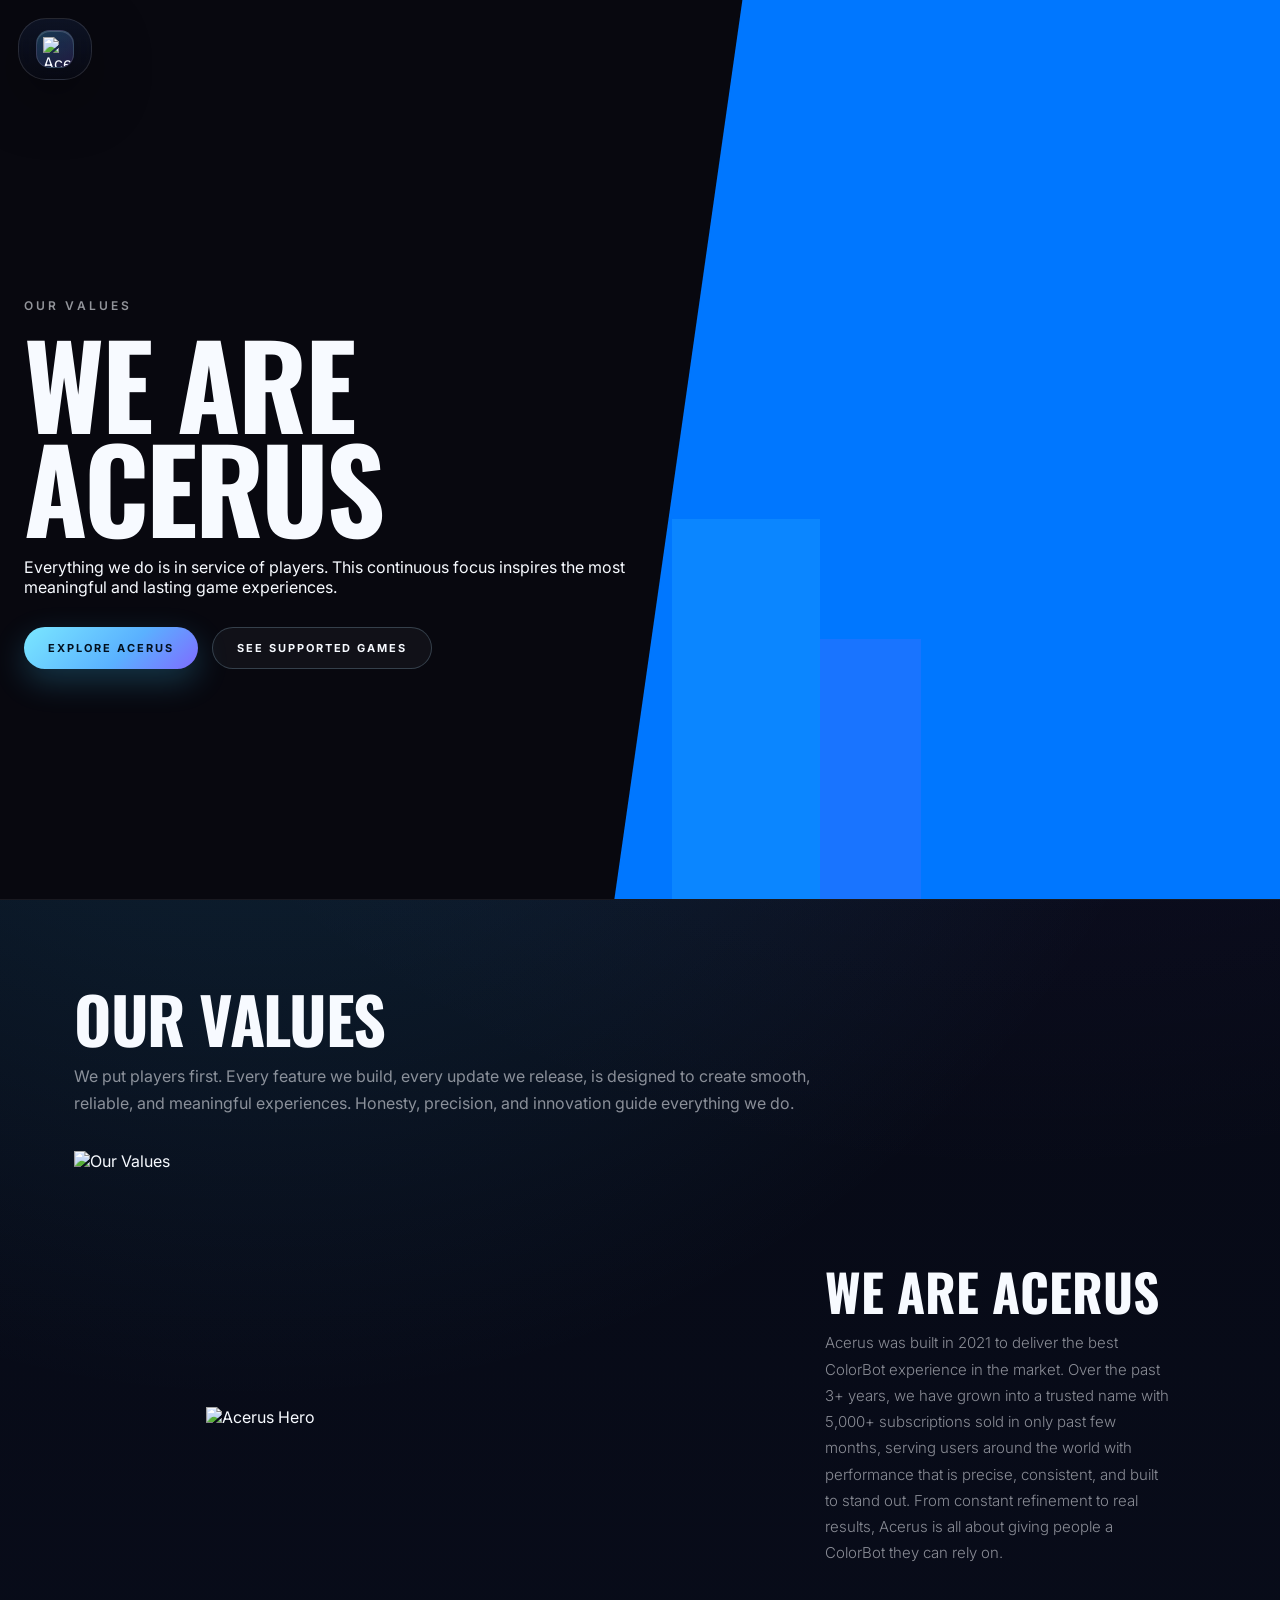
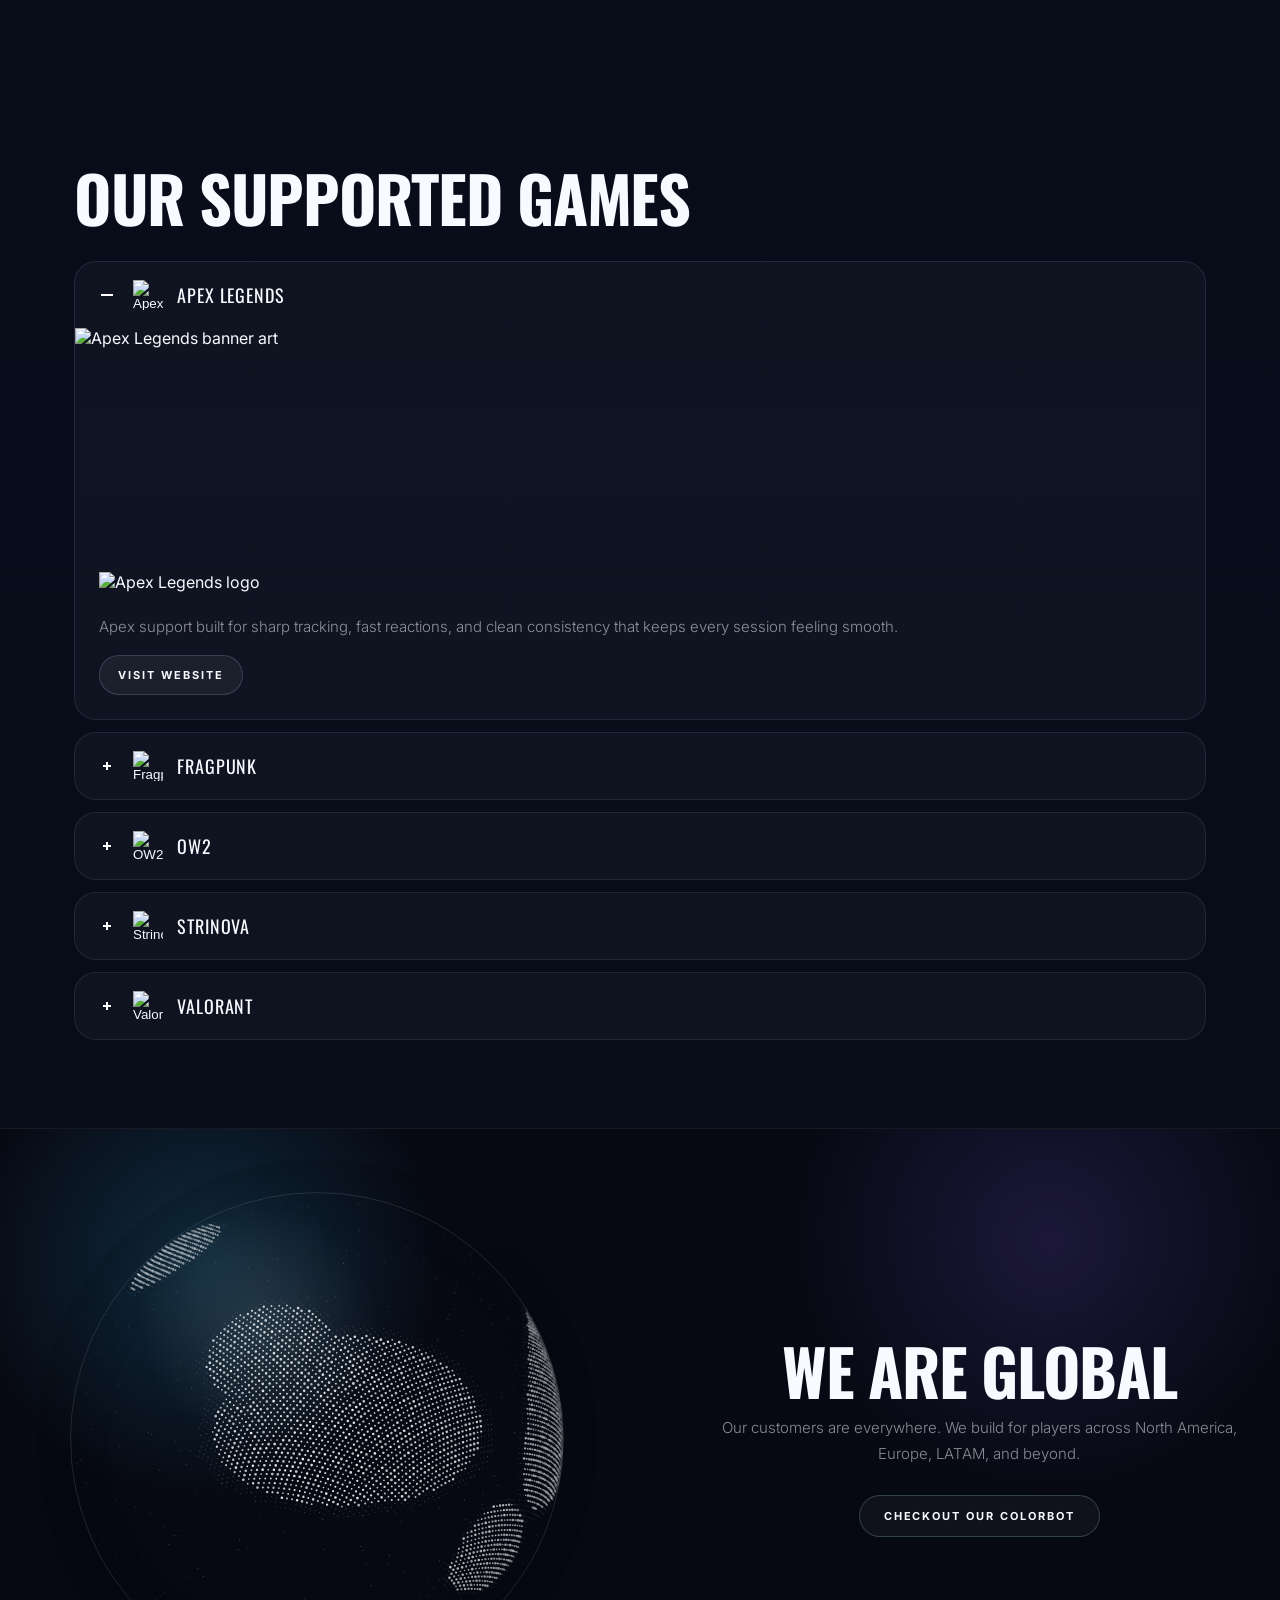
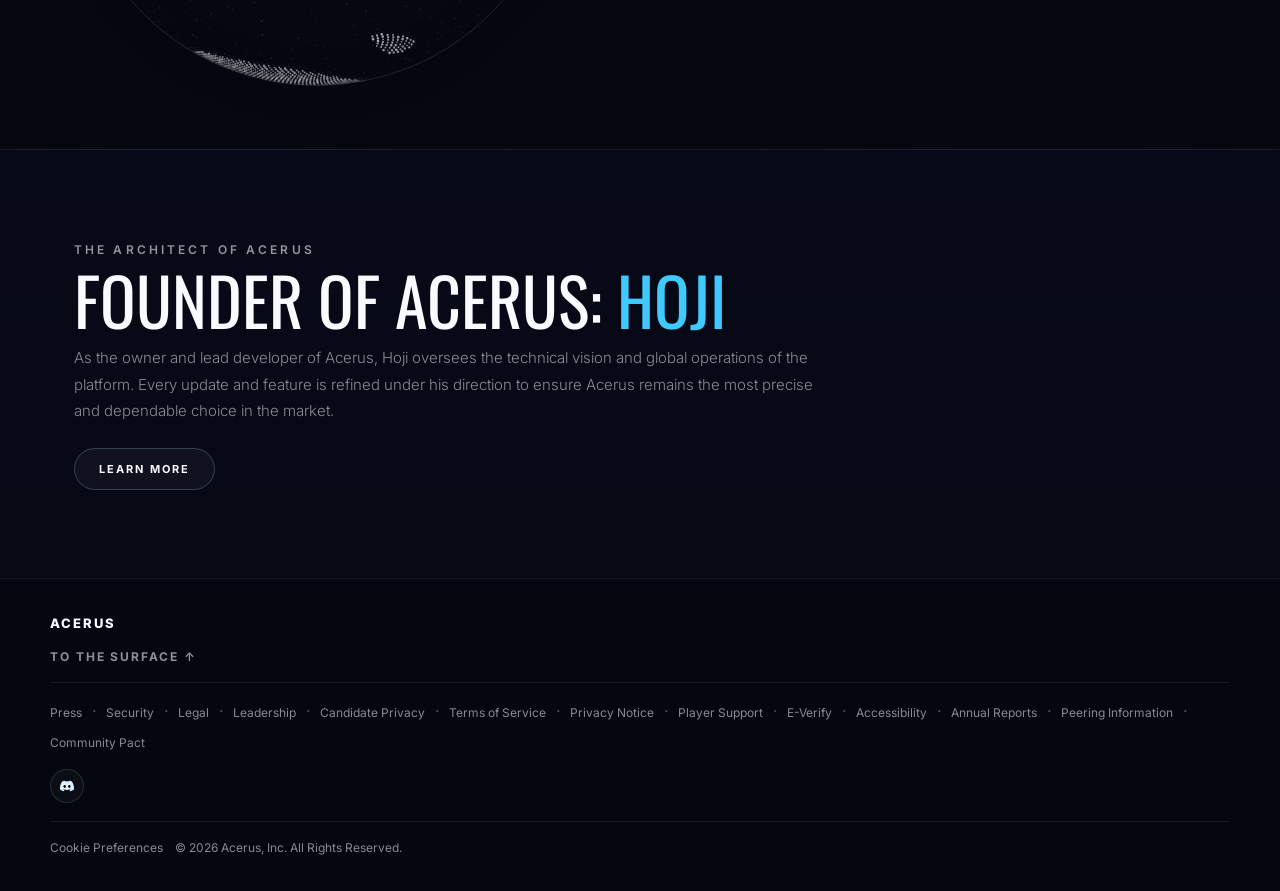
==== commit 0cf107cb: "Add files via upload" ====
--- a/index.html
+++ b/index.html
@@ -82,8 +82,10 @@
 
       <section class="section" id="values">
           <div class="section-head">
-              <h2 class="section-title">Our Values</h2>
-              <p class="section-copy">We have honest prices for a honest cheat. We are the best colorbot on the market. Always up to date with simple run cheat and play, no extra hardware needed.</p>
+              <h2 class="section-title animate-slide">Our Values</h2>
+              <p class="section-copy animate-slide delay-1">
+                  We put players first. Every feature we build, every update we release, is designed to create smooth, reliable, and meaningful experiences. Honesty, precision, and innovation guide everything we do.
+              </p>
           </div>
           <div class="values-img-wrap">
               <img src="https://i.imgur.com/dy9OHpS.png" alt="Our Values">
@@ -96,8 +98,10 @@
                   <img src="https://i.imgur.com/YBLb5b6.png" alt="Acerus Hero" draggable="false" class="no-drag">
               </div>
               <div class="video-text">
-                  <h3>We Are Acerus</h3>
-                  <p>Acerus was built in 2021 to deliver the best ColorBot experience in the market. Over the past 3+ years, we have grown into a trusted name with 5,000+ subscriptions sold in only past few months, serving users around the world with performance that is precise, consistent, and built to stand out. From constant refinement to real results, Acerus is all about giving people a ColorBot they can rely on.</p>
+                  <h3 class="scatter-target">We Are Acerus</h3>
+                  <p class="scatter-target">
+                      Acerus was built in 2021 to deliver the best ColorBot experience in the market. Over the past 3+ years, we have grown into a trusted name with 5,000+ subscriptions sold in only past few months, serving users around the world with performance that is precise, consistent, and built to stand out. From constant refinement to real results, Acerus is all about giving people a ColorBot they can rely on.
+                  </p>
               </div>
           </div>
       </section>
@@ -215,106 +219,121 @@
           </div>
       </section>
 
+      
+      <!--<section class="preview-outer" id="preview">
+          <div class="preview-inner">
+              <div class="section-head">
+                  <p class="eyebrow">In Action</p>
+                  <h2 class="section-title">See It Live</h2>
+                  <p class="section-copy">Watch Acerus in action. Real performance, real results.</p>
+              </div>
+              <iframe src="https://streamable.com/e/2outsk"
+                      frameborder="0"
+                      allowfullscreen
+                      allow="autoplay; fullscreen"
+                      class="preview-iframe"></iframe>
+          </div>
+      </section>-->
+
+
       <!--
 
-        <section class="section section-tight">
-          <div class="section-head">
-            <h2 class="section-title">Our Commitments</h2>
-          </div>
-
-          <div class="commits-grid">
-            <div class="commit-card">
-              <img class="commit-img" src="https://www.riotgames.com/darkroom/800/e15fef442b9b8fd85d900440a0de49e4:ee9109303971ce95c22f84c10f9c500c/social-impact-braum.jpeg" alt="Social Impact">
-              <div class="commit-over"></div>
-              <div class="commit-info">
-                <h3>Social Impact</h3>
-                <a href="#" class="commit-link">Learn More</a>
-              </div>
-            </div>
-            <div class="commit-card">
-              <img class="commit-img" src="https://www.riotgames.com/darkroom/800/9cb19544c48571abde733fa07d88bbd1:9ac6422e3c3fc98e49d3d088d591eb54/ivern.png" alt="Sustainability">
-              <div class="commit-over"></div>
-              <div class="commit-info">
-                <h3>Sustainability</h3>
-                <a href="#" class="commit-link">Learn More</a>
-              </div>
-            </div>
-            <div class="commit-card">
-              <img class="commit-img" src="https://www.riotgames.com/darkroom/800/42814f3a76415ee8a4dcd4b44f74be78:7417f79a5632e63817fda915edd67d76/pride-2023-lolpc.png" alt="Diversity and Inclusion">
-              <div class="commit-over"></div>
-              <div class="commit-info">
-                <h3>Diversity and Inclusion</h3>
-                <a href="#" class="commit-link">Learn More</a>
-              </div>
-            </div>
-          </div>
-        </section>
-
-        -->
-
-        <section class="global-outer">
+    <section class="section section-tight">
+      <div class="section-head">
+        <h2 class="section-title">Our Commitments</h2>
+      </div>
+
+      <div class="commits-grid">
+        <div class="commit-card">
+          <img class="commit-img" src="https://www.riotgames.com/darkroom/800/e15fef442b9b8fd85d900440a0de49e4:ee9109303971ce95c22f84c10f9c500c/social-impact-braum.jpeg" alt="Social Impact">
+          <div class="commit-over"></div>
+          <div class="commit-info">
+            <h3>Social Impact</h3>
+            <a href="#" class="commit-link">Learn More</a>
+          </div>
+        </div>
+        <div class="commit-card">
+          <img class="commit-img" src="https://www.riotgames.com/darkroom/800/9cb19544c48571abde733fa07d88bbd1:9ac6422e3c3fc98e49d3d088d591eb54/ivern.png" alt="Sustainability">
+          <div class="commit-over"></div>
+          <div class="commit-info">
+            <h3>Sustainability</h3>
+            <a href="#" class="commit-link">Learn More</a>
+          </div>
+        </div>
+        <div class="commit-card">
+          <img class="commit-img" src="https://www.riotgames.com/darkroom/800/42814f3a76415ee8a4dcd4b44f74be78:7417f79a5632e63817fda915edd67d76/pride-2023-lolpc.png" alt="Diversity and Inclusion">
+          <div class="commit-over"></div>
+          <div class="commit-info">
+            <h3>Diversity and Inclusion</h3>
+            <a href="#" class="commit-link">Learn More</a>
+          </div>
+        </div>
+      </div>
+    </section>
+
+    -->
+
+      <section class="global-outer">
           <div class="global-inner global-layout">
-            <div class="globe-stage">
-              <canvas id="globe-canvas" class="globe-canvas"></canvas>
-              <div class="globe-vignette"></div>
-            </div>
-
-            <div class="global-copy">
-              <h2 class="section-title">WE ARE GLOBAL</h2>
-              <p>Our customers are everywhere. We build for players across North America, Europe, LATAM, and beyond.</p>
-              <a href="https://discord.gg/yGMrgzbPX4" class="btn-outline">Checkout our Colorbot</a>
-            </div>
-          </div>
-        </section>
-
-        <section class="careers-section" id="news">
-            <p class="sub-label">The Architect of Acerus</p>
-            <div class="open-count">Founder of Acerus: <span>HOJI</span></div>
-            <p class="careers-desc">
-                As the owner and lead developer of Acerus, Hoji oversees the technical vision and global operations of the platform. Every update and feature is refined under his direction to ensure Acerus remains the most precise and dependable choice in the market.
-            </p>
-            <a href="https://discord.gg/yGMrgzbPX4" class="btn-outline">LEARN MORE</a>
-        </section>
-
-
-
-        <footer>
+              <div class="globe-stage">
+                  <canvas id="globe-canvas" class="globe-canvas"></canvas>
+                  <div class="globe-vignette"></div>
+              </div>
+
+              <div class="global-copy">
+                  <h2 class="section-title">WE ARE GLOBAL</h2>
+                  <p>Our customers are everywhere. We build for players across North America, Europe, LATAM, and beyond.</p>
+                  <a href="https://discord.gg/yGMrgzbPX4" class="btn-outline">Checkout our Colorbot</a>
+              </div>
+          </div>
+      </section>
+
+      <section class="careers-section" id="news">
+          <p class="sub-label">The Architect of Acerus</p>
+          <div class="open-count">Founder of Acerus: <span>HOJI</span></div>
+          <p class="careers-desc">
+              As the owner and lead developer of Acerus, Hoji oversees the technical vision and global operations of the platform. Every update and feature is refined under his direction to ensure Acerus remains the most precise and dependable choice in the market.
+          </p>
+          <a href="https://discord.gg/yGMrgzbPX4" class="btn-outline">LEARN MORE</a>
+      </section>
+
+      <footer>
           <div class="footer-inner">
-            <div class="footer-top">
-              <a href="#" class="footer-logo">
-                </span>
-                <span class="footer-logo-text">Acerus</span>
-              </a>
-              <a href="#top" class="footer-top-link">To the Surface ↑</a>
-            </div>
-            <hr class="footer-sep">
-            <ul class="footer-links">
-              <li><a href="#">Press</a></li>
-              <li><a href="#">Security</a></li>
-              <li><a href="#">Legal</a></li>
-              <li><a href="#">Leadership</a></li>
-              <li><a href="#">Candidate Privacy</a></li>
-              <li><a href="#">Terms of Service</a></li>
-              <li><a href="#">Privacy Notice</a></li>
-              <li><a href="#">Player Support</a></li>
-              <li><a href="#">E-Verify</a></li>
-              <li><a href="#">Accessibility</a></li>
-              <li><a href="#">Annual Reports</a></li>
-              <li><a href="#">Peering Information</a></li>
-              <li><a href="#">Community Pact</a></li>
-            </ul>
-            <div class="footer-socials">
-              <a href="https://discord.gg/yGMrgzbPX4" class="soc" target="_blank" rel="noopener" aria-label="Discord">
-                <svg viewBox="0 0 24 24" aria-hidden="true">
-                  <path d="M20.317 4.37a19.791 19.791 0 0 0-4.885-1.515.074.074 0 0 0-.079.037c-.21.375-.444.864-.608 1.25a18.27 18.27 0 0 0-5.487 0 12.64 12.64 0 0 0-.617-1.25.077.077 0 0 0-.079-.037A19.736 19.736 0 0 0 3.677 4.37a.07.07 0 0 0-.032.027C.533 9.046-.32 13.58.099 18.057a.082.082 0 0 0 .031.057 19.9 19.9 0 0 0 5.993 3.03.078.078 0 0 0 .084-.028 14.006 14.006 0 0 0 1.226-1.994.076.076 0 0 0-.041-.106 13.107 13.107 0 0 1-1.872-.892.077.077 0 0 1-.008-.128 10.23 10.23 0 0 0 .372-.292.074.074 0 0 1 .077-.01c3.928 1.793 8.18 1.793 12.062 0a.074.074 0 0 1 .078.01c.12.098.246.198.373.292a.077.077 0 0 1-.006.127 12.299 12.299 0 0 1-1.873.892.077.077 0 0 0-.041.107c.36.698.772 1.362 1.225 1.993a.076.076 0 0 0 .084.028 19.839 19.839 0 0 0 6.002-3.03.077.077 0 0 0 .032-.054c.5-5.177-.838-9.674-3.549-13.66a.06.06 0 0 0-.031-.03zM8.02 15.33c-1.183 0-2.157-1.085-2.157-2.419 0-1.333.956-2.419 2.157-2.419 1.21 0 2.176 1.096 2.157 2.42 0 1.333-.956 2.419-2.157 2.419zm7.975 0c-1.183 0-2.157-1.085-2.157-2.419 0-1.333.955-2.419 2.157-2.419 1.21 0 2.176 1.096 2.157 2.42 0 1.333-.946 2.419-2.157 2.419z"/>
-                </svg>
-              </a>
-            </div>
-            <hr class="footer-sep">
-            <p class="footer-copy">Cookie Preferences &nbsp;&nbsp; © 2026 Acerus, Inc. All Rights Reserved.</p>
-          </div>
-        </footer>
-      </main>
+              <div class="footer-top">
+                  <a href="#" class="footer-logo">
+                      </span>
+                      <span class="footer-logo-text">Acerus</span>
+                  </a>
+                  <a href="#top" class="footer-top-link">To the Surface ↑</a>
+              </div>
+              <hr class="footer-sep">
+              <ul class="footer-links">
+                  <li><a href="#">Press</a></li>
+                  <li><a href="#">Security</a></li>
+                  <li><a href="#">Legal</a></li>
+                  <li><a href="#">Leadership</a></li>
+                  <li><a href="#">Candidate Privacy</a></li>
+                  <li><a href="#">Terms of Service</a></li>
+                  <li><a href="#">Privacy Notice</a></li>
+                  <li><a href="#">Player Support</a></li>
+                  <li><a href="#">E-Verify</a></li>
+                  <li><a href="#">Accessibility</a></li>
+                  <li><a href="#">Annual Reports</a></li>
+                  <li><a href="#">Peering Information</a></li>
+                  <li><a href="#">Community Pact</a></li>
+              </ul>
+              <div class="footer-socials">
+                  <a href="https://discord.gg/yGMrgzbPX4" class="soc" target="_blank" rel="noopener" aria-label="Discord">
+                      <svg viewBox="0 0 24 24" aria-hidden="true">
+                          <path d="M20.317 4.37a19.791 19.791 0 0 0-4.885-1.515.074.074 0 0 0-.079.037c-.21.375-.444.864-.608 1.25a18.27 18.27 0 0 0-5.487 0 12.64 12.64 0 0 0-.617-1.25.077.077 0 0 0-.079-.037A19.736 19.736 0 0 0 3.677 4.37a.07.07 0 0 0-.032.027C.533 9.046-.32 13.58.099 18.057a.082.082 0 0 0 .031.057 19.9 19.9 0 0 0 5.993 3.03.078.078 0 0 0 .084-.028 14.006 14.006 0 0 0 1.226-1.994.076.076 0 0 0-.041-.106 13.107 13.107 0 0 1-1.872-.892.077.077 0 0 1-.008-.128 10.23 10.23 0 0 0 .372-.292.074.074 0 0 1 .077-.01c3.928 1.793 8.18 1.793 12.062 0a.074.074 0 0 1 .078.01c.12.098.246.198.373.292a.077.077 0 0 1-.006.127 12.299 12.299 0 0 1-1.873.892.077.077 0 0 0-.041.107c.36.698.772 1.362 1.225 1.993a.076.076 0 0 0 .084.028 19.839 19.839 0 0 0 6.002-3.03.077.077 0 0 0 .032-.054c.5-5.177-.838-9.674-3.549-13.66a.06.06 0 0 0-.031-.03zM8.02 15.33c-1.183 0-2.157-1.085-2.157-2.419 0-1.333.956-2.419 2.157-2.419 1.21 0 2.176 1.096 2.157 2.42 0 1.333-.956 2.419-2.157 2.419zm7.975 0c-1.183 0-2.157-1.085-2.157-2.419 0-1.333.955-2.419 2.157-2.419 1.21 0 2.176 1.096 2.157 2.42 0 1.333-.946 2.419-2.157 2.419z" />
+                      </svg>
+                  </a>
+              </div>
+              <hr class="footer-sep">
+              <p class="footer-copy">Cookie Preferences &nbsp;&nbsp; © 2026 Acerus, Inc. All Rights Reserved.</p>
+          </div>
+      </footer>
+  </main>
 
       <script src="app.js"></script>
     </body>
--- a/styles.css
+++ b/styles.css
@@ -344,7 +344,7 @@
 }
 
 .video-thumb img {
-    width: 100%;
+    width: 110%;
     height: auto;
     transform: translateX(100px);
     user-select: none;
@@ -361,7 +361,8 @@
 }
 
 .video-text {
-    order: 1;
+    order: 2;
+    margin-left: -40px; /* adjust this value */
 }
 
 .video-thumb iframe {
@@ -398,11 +399,12 @@
 }
 
 .video-text h3 {
-  font-family: 'Oswald', sans-serif;
-  font-size: clamp(32px, 4vw, 54px);
-  line-height: 0.96;
-  text-transform: uppercase;
-  margin-bottom: 14px;
+    font-family: 'Oswald', sans-serif;
+    font-size: clamp(32px, 4vw, 54px);
+    line-height: 0.96;
+    text-transform: uppercase;
+    margin-bottom: 14px;
+    white-space: nowrap;
 }
 
 .video-text p,
@@ -650,6 +652,85 @@
   padding-top: 92px;
 }
 
+/* Initial state */
+.animate-slide {
+    opacity: 0;
+    transform: translateY(20px);
+    animation-fill-mode: forwards;
+}
+
+/* Animation keyframes */
+@keyframes slideInUp {
+    to {
+        opacity: 1;
+        transform: translateY(0);
+    }
+}
+
+/* Animation trigger class */
+.animate-slide.active {
+    animation: slideInUp 0.8s ease-out forwards;
+}
+
+/* Optional delay for subtitle */
+.animate-slide.delay-1.active {
+    animation-delay: 0.2s;
+}
+
+.scatter-letter {
+    display: inline-block;
+    opacity: 0;
+    transform: translateY(-20px) scale(1.4);
+    transition: transform 0.4s cubic-bezier(0.34, 1.56, 0.64, 1), opacity 0.25s ease;
+}
+
+    .scatter-letter.scatter-in {
+        opacity: 1;
+        transform: translateY(0) scale(1);
+    }
+
+.preview-outer {
+    padding: 0;
+}
+
+.preview-inner {
+    max-width: 1180px;
+    margin: 0 auto;
+    padding: 0 56px 88px;
+}
+
+    .preview-inner .section-head {
+        margin-bottom: 28px;
+    }
+
+.preview-iframe {
+  width: 100%;
+  max-width: 700px;    /* adjust to taste */
+  aspect-ratio: 16 / 9;
+  border-radius: 16px;
+  border: 1px solid rgba(176, 226, 255, 0.12);
+  display: block;
+}
+
+@media (max-width: 840px) {
+    .preview-inner {
+        padding-left: 24px;
+        padding-right: 24px;
+    }
+}
+
+/* ── Paragraph fade up ── */
+.fade-up-target {
+    opacity: 0;
+    transform: translateY(24px);
+    transition: opacity 0.8s ease 0.4s, transform 0.8s ease 0.4s;
+}
+
+    .fade-up-target.fade-up-in {
+        opacity: 1;
+        transform: translateY(0);
+    }
+
 .open-count {
   font-family: 'Oswald', sans-serif;
   font-size: clamp(42px, 6vw, 66px);
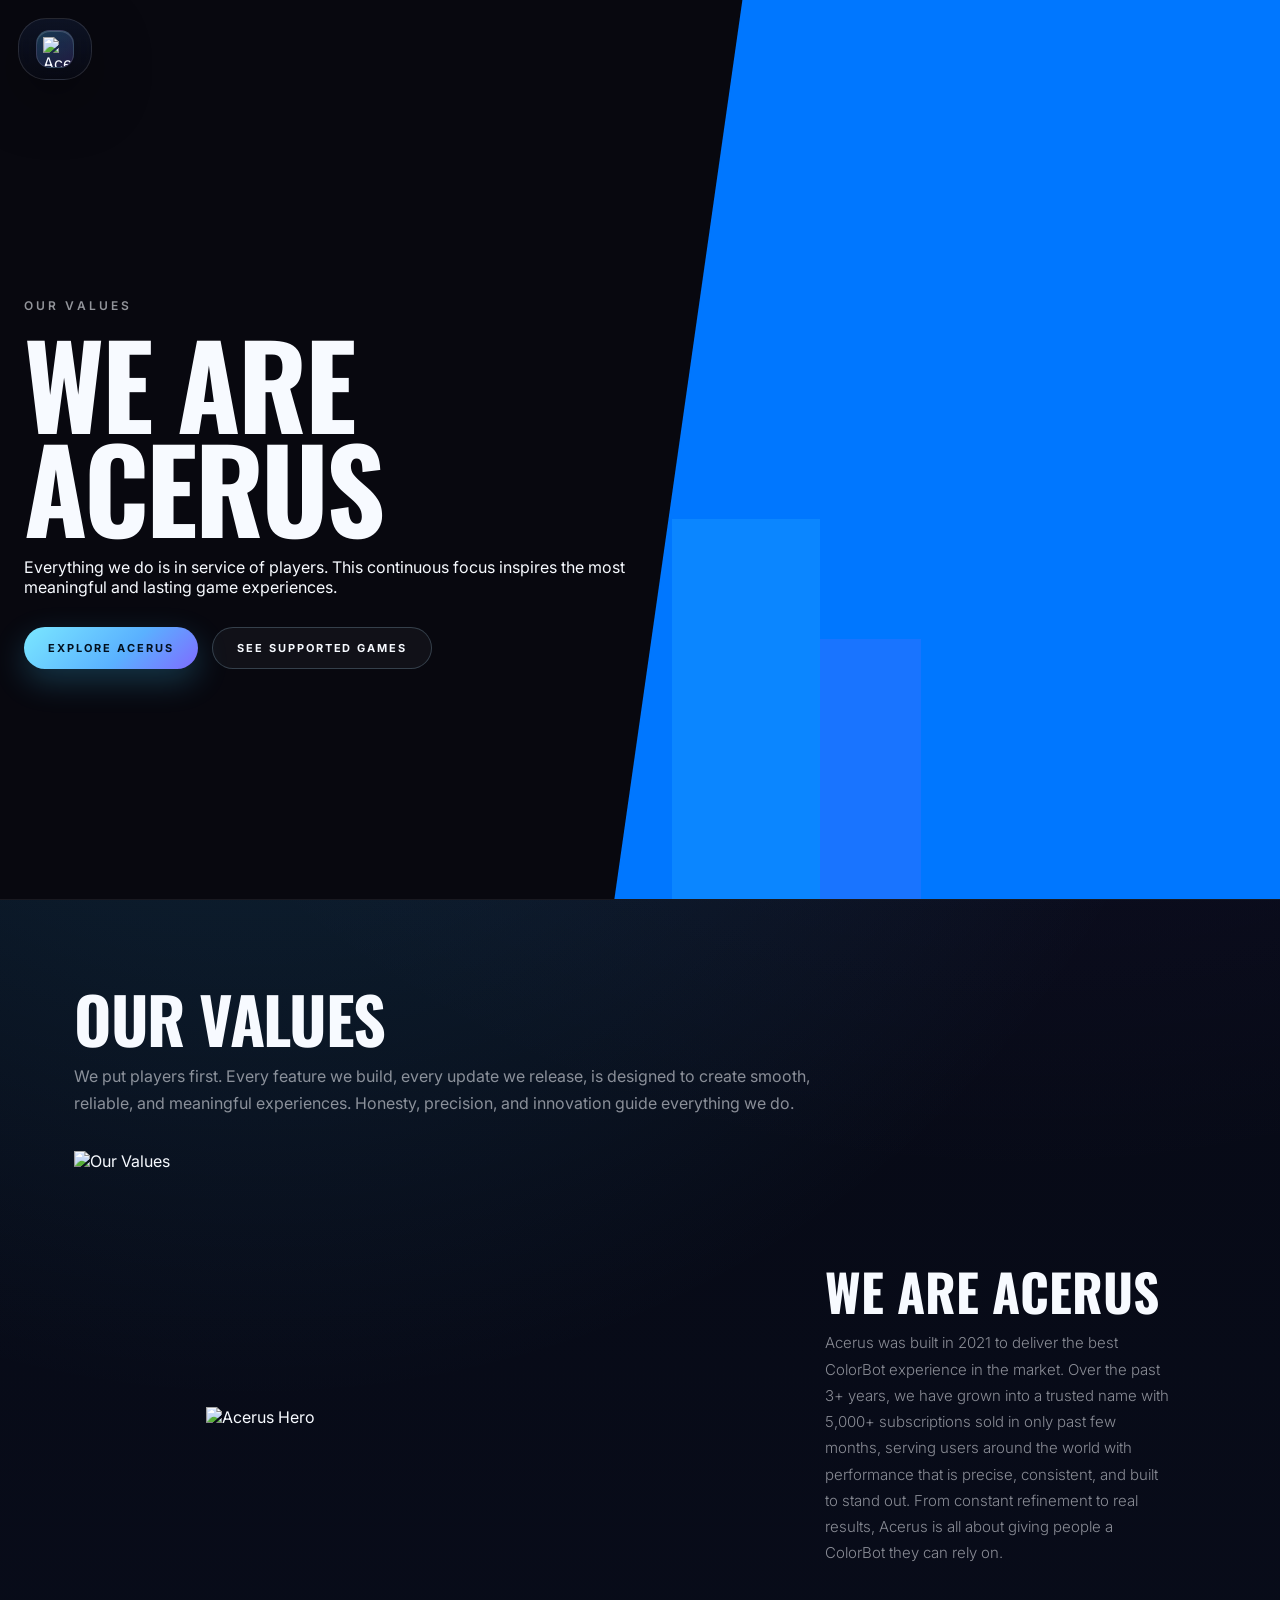
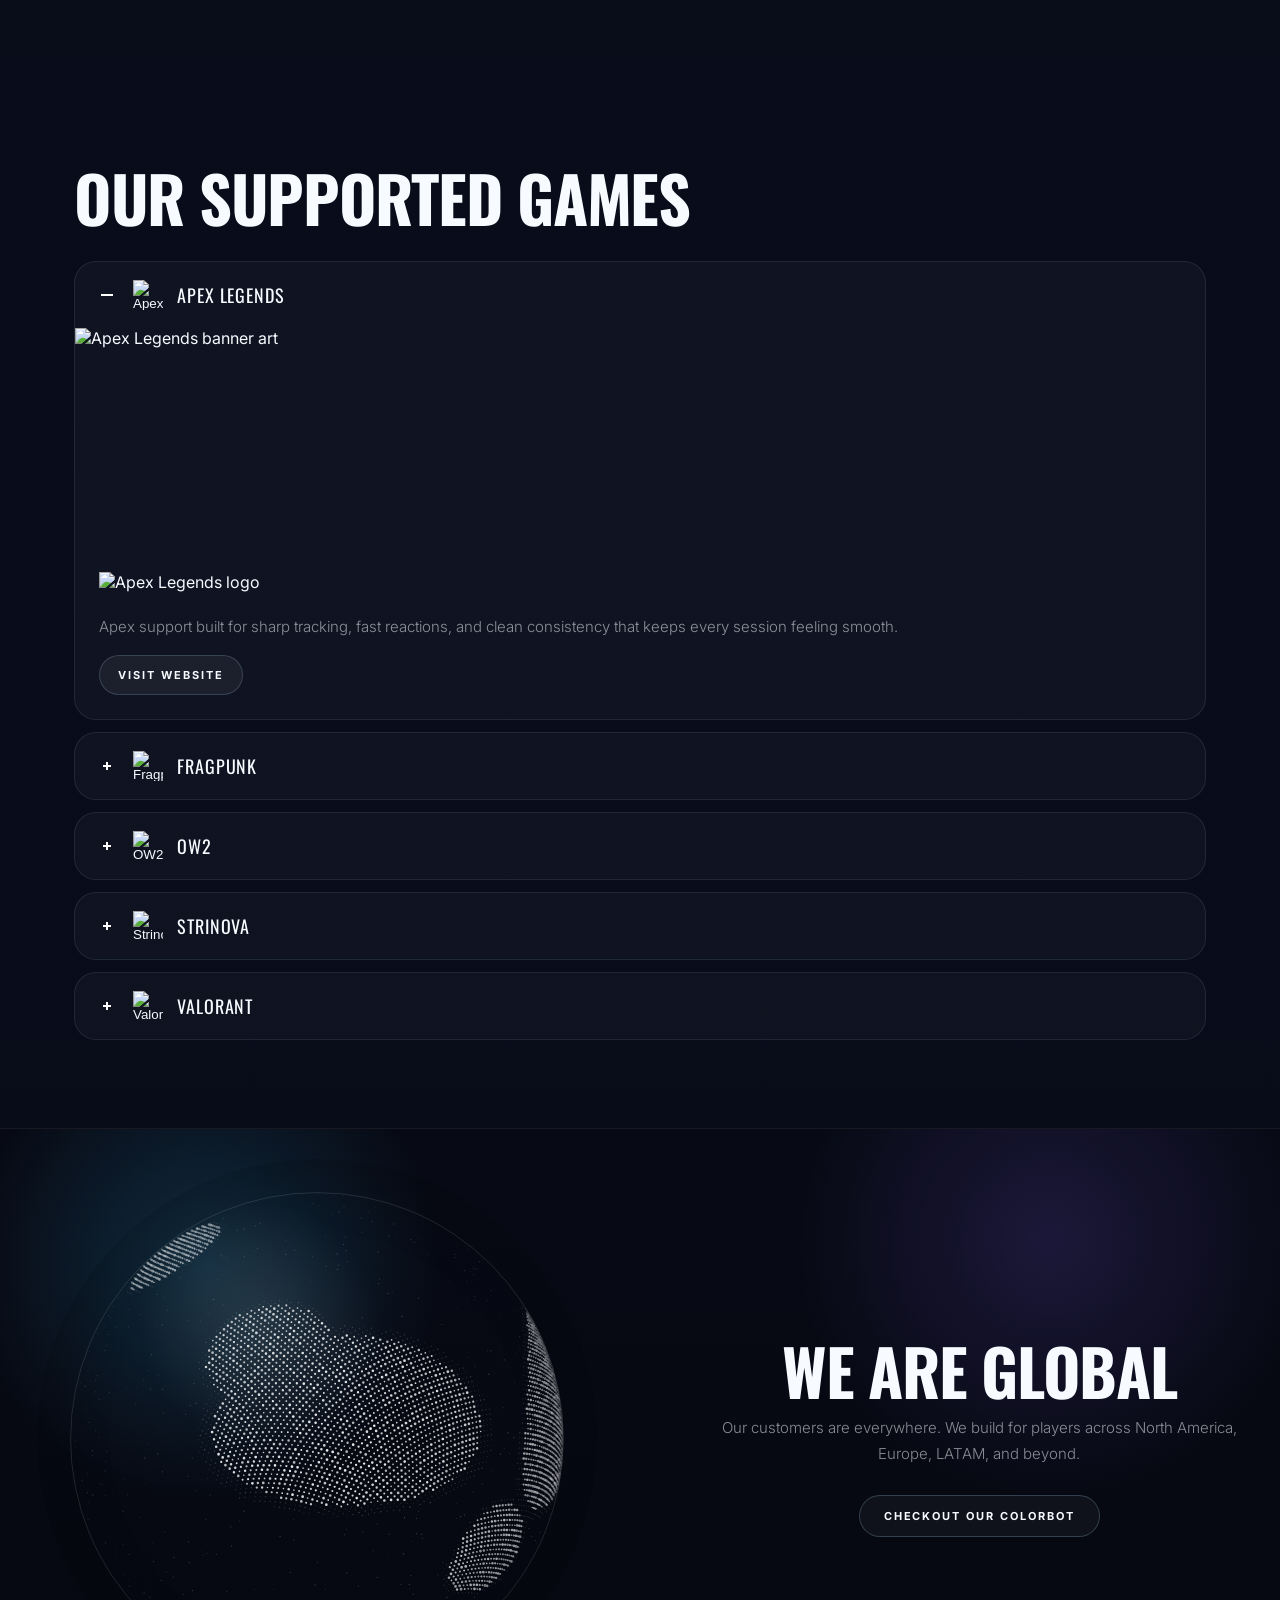
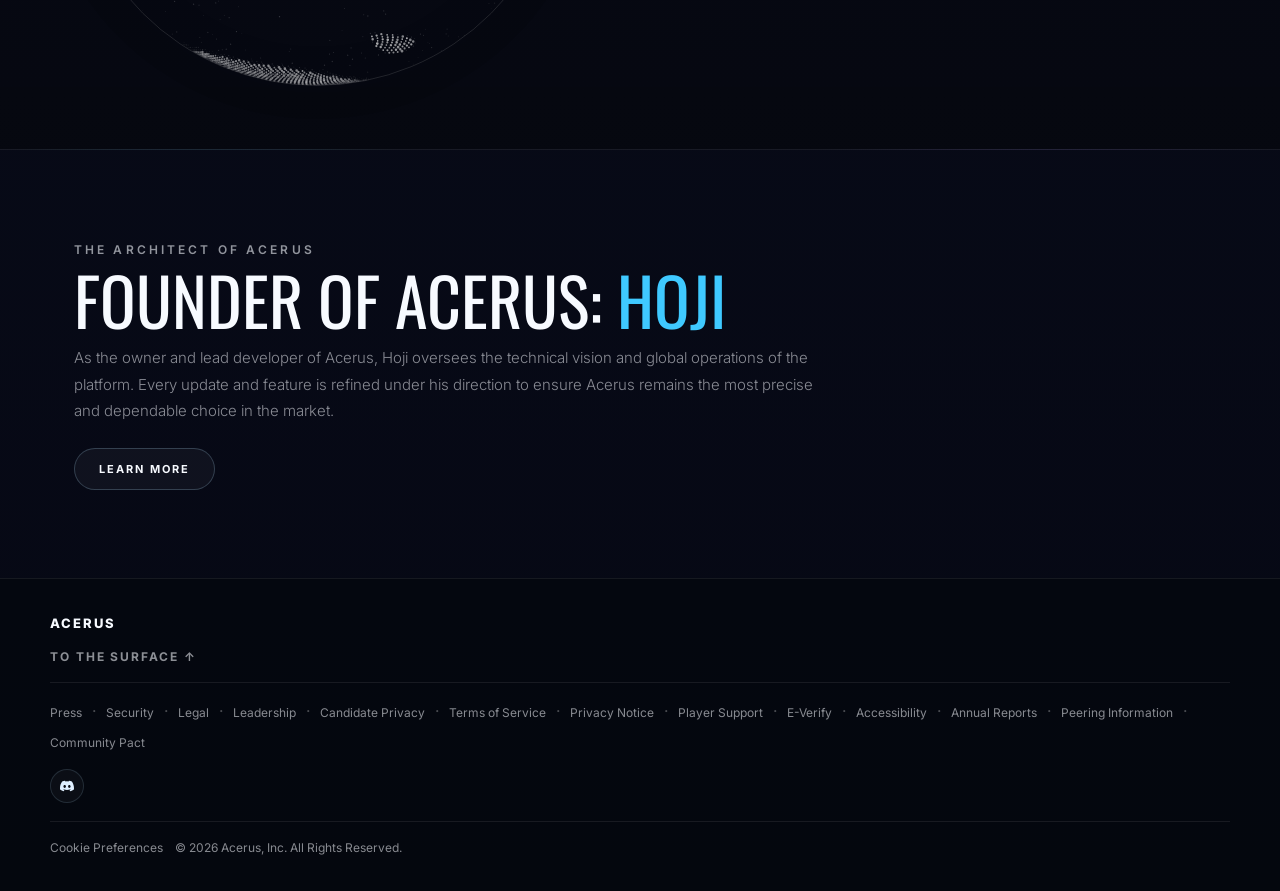
==== commit b866e869: "Update index.html" ====
--- a/index.html
+++ b/index.html
@@ -30,11 +30,11 @@
         </span>
         <span class="rail-label">Who We Are</span>
       </a>
-      <a href="#work" class="rail-item">
+      <a href="/products" class="rail-item">
         <span class="rail-icon">
           <svg viewBox="0 0 24 24" aria-hidden="true"><path d="M10 6V5a2 2 0 0 1 2-2h0a2 2 0 0 1 2 2v1h4a2 2 0 0 1 2 2v2H4V8a2 2 0 0 1 2-2h4Zm4 0V5h-4v1h4ZM4 12h16v7a2 2 0 0 1-2 2H6a2 2 0 0 1-2-2v-7Z"/></svg>
         </span>
-        <span class="rail-label">Work With Us</span>
+        <span class="rail-label">Products</span>
       </a>
       <a href="#news" class="rail-item">
         <span class="rail-icon">
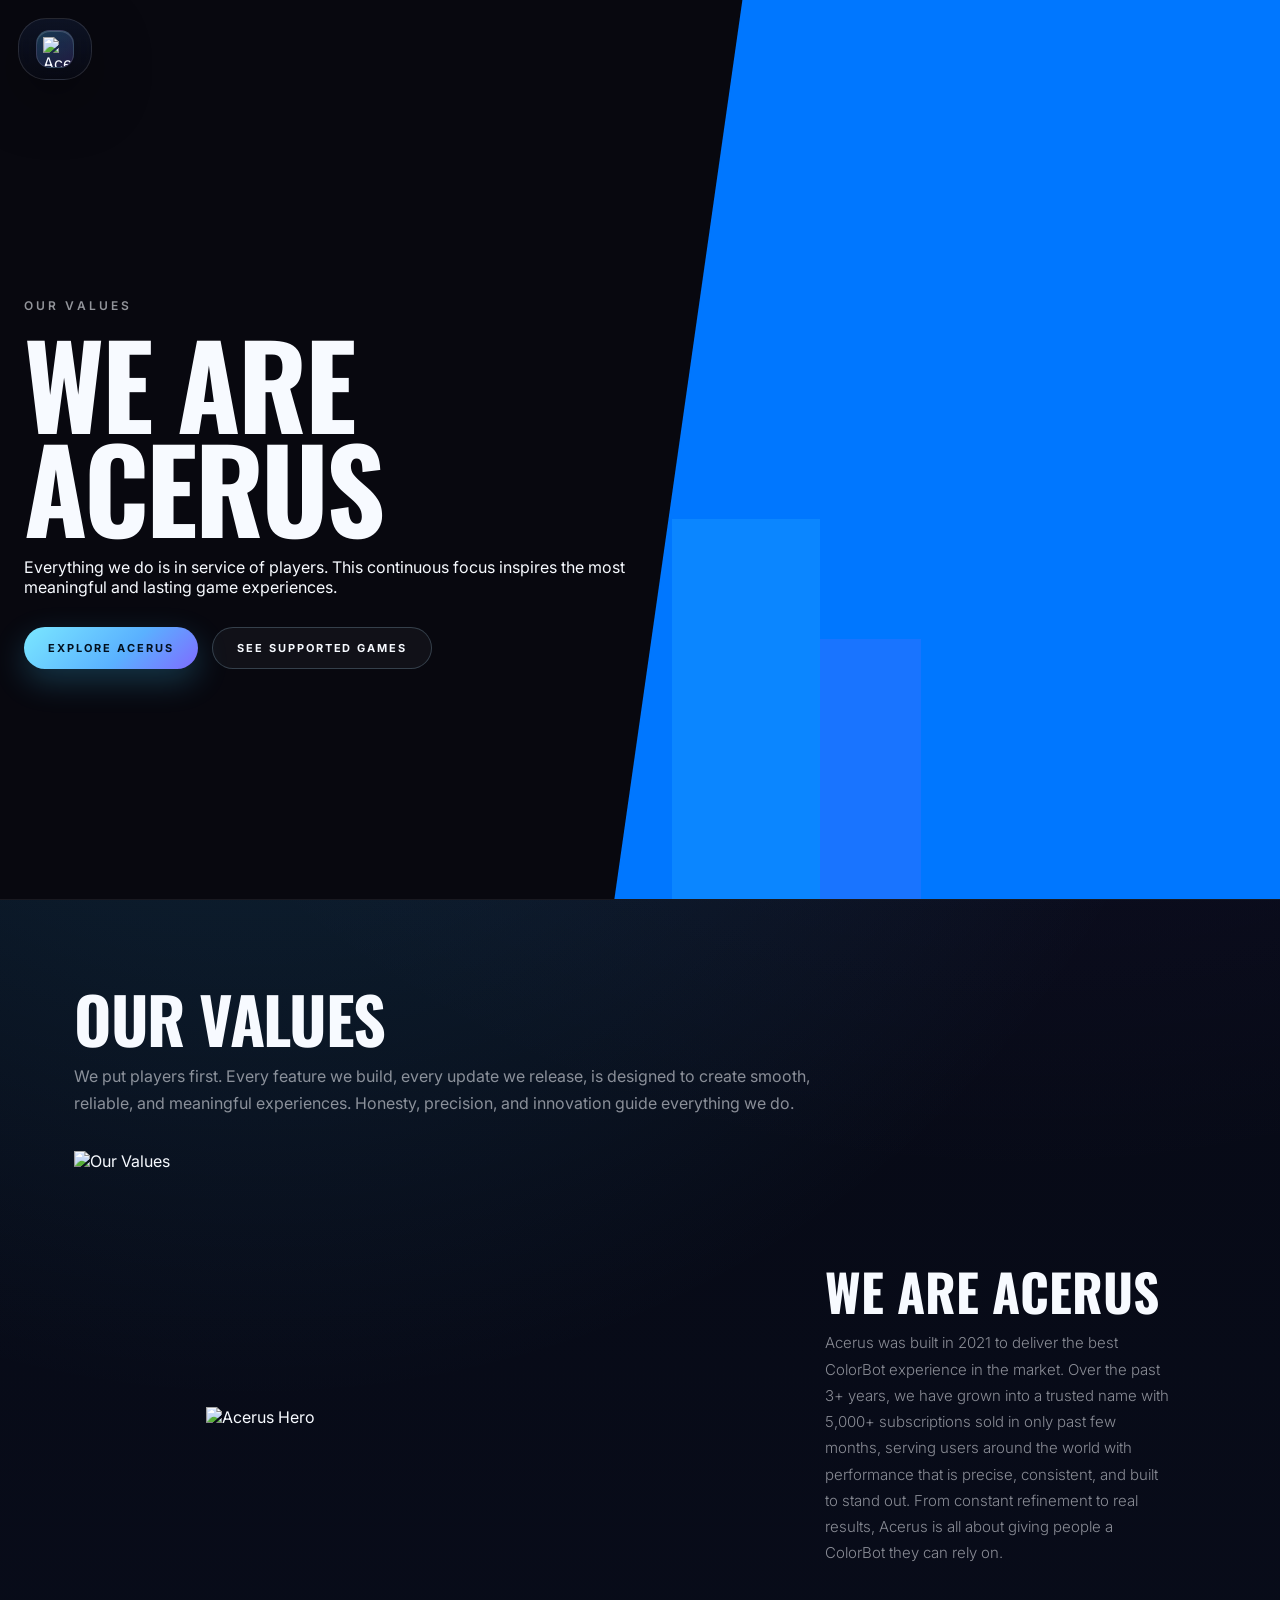
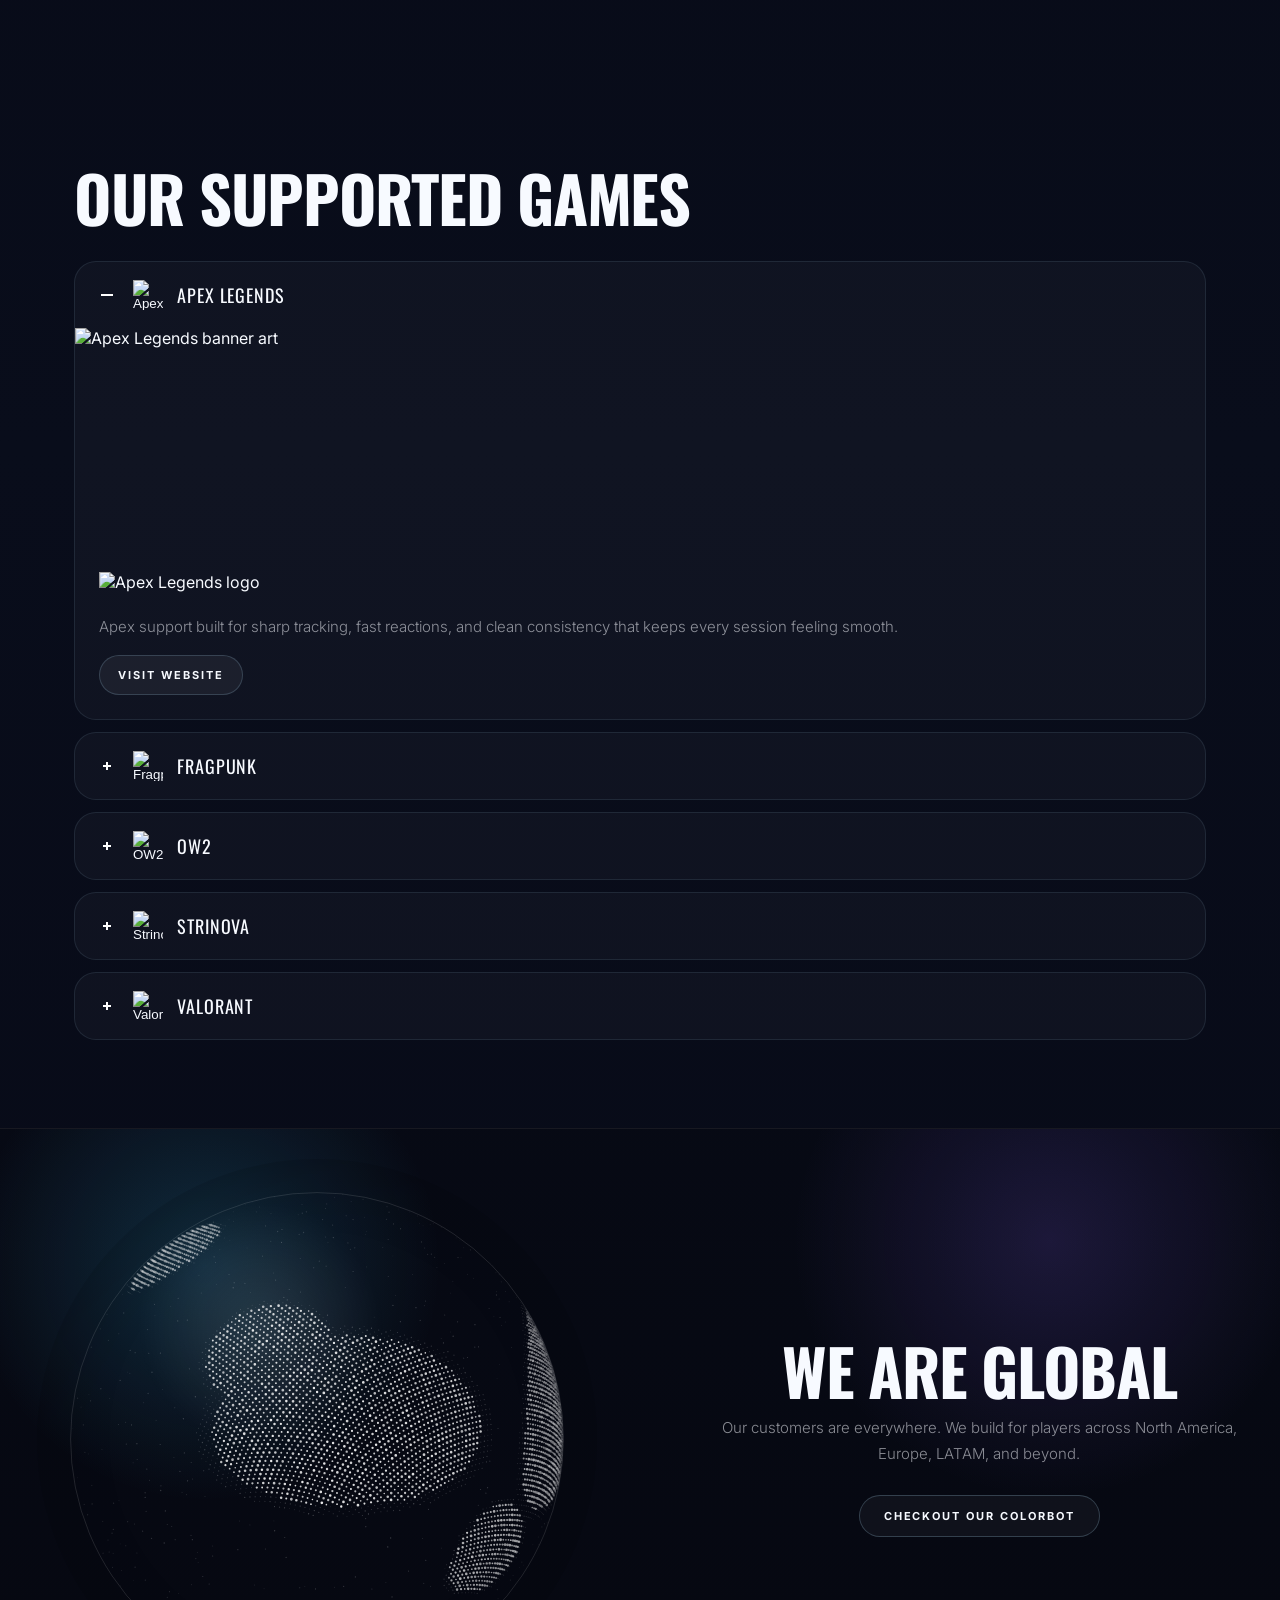
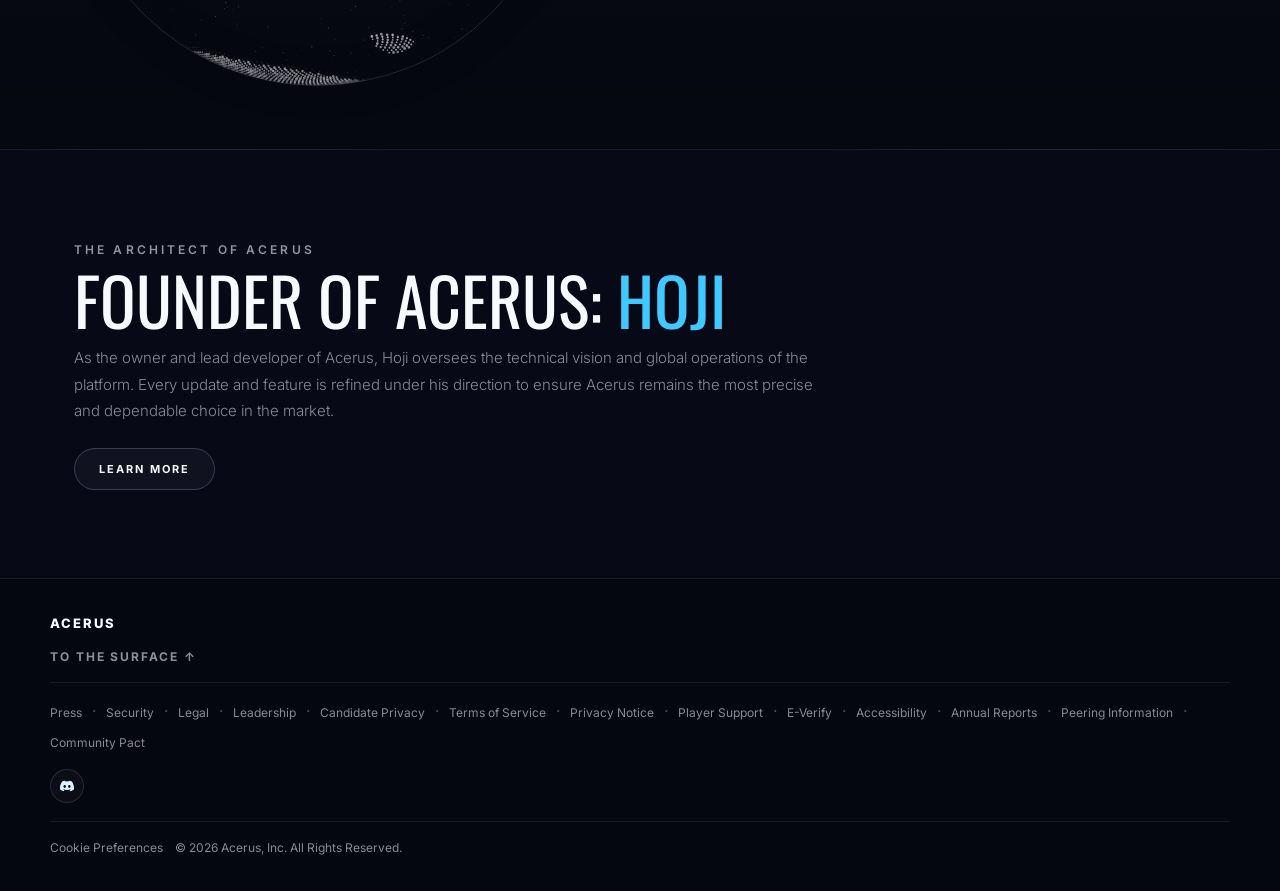
==== commit 63d3dc05: "Update index.html" ====
--- a/index.html
+++ b/index.html
@@ -30,7 +30,7 @@
         </span>
         <span class="rail-label">Who We Are</span>
       </a>
-      <a href="/products" class="rail-item">
+      <a href="/products.html" class="rail-item">
         <span class="rail-icon">
           <svg viewBox="0 0 24 24" aria-hidden="true"><path d="M10 6V5a2 2 0 0 1 2-2h0a2 2 0 0 1 2 2v1h4a2 2 0 0 1 2 2v2H4V8a2 2 0 0 1 2-2h4Zm4 0V5h-4v1h4ZM4 12h16v7a2 2 0 0 1-2 2H6a2 2 0 0 1-2-2v-7Z"/></svg>
         </span>
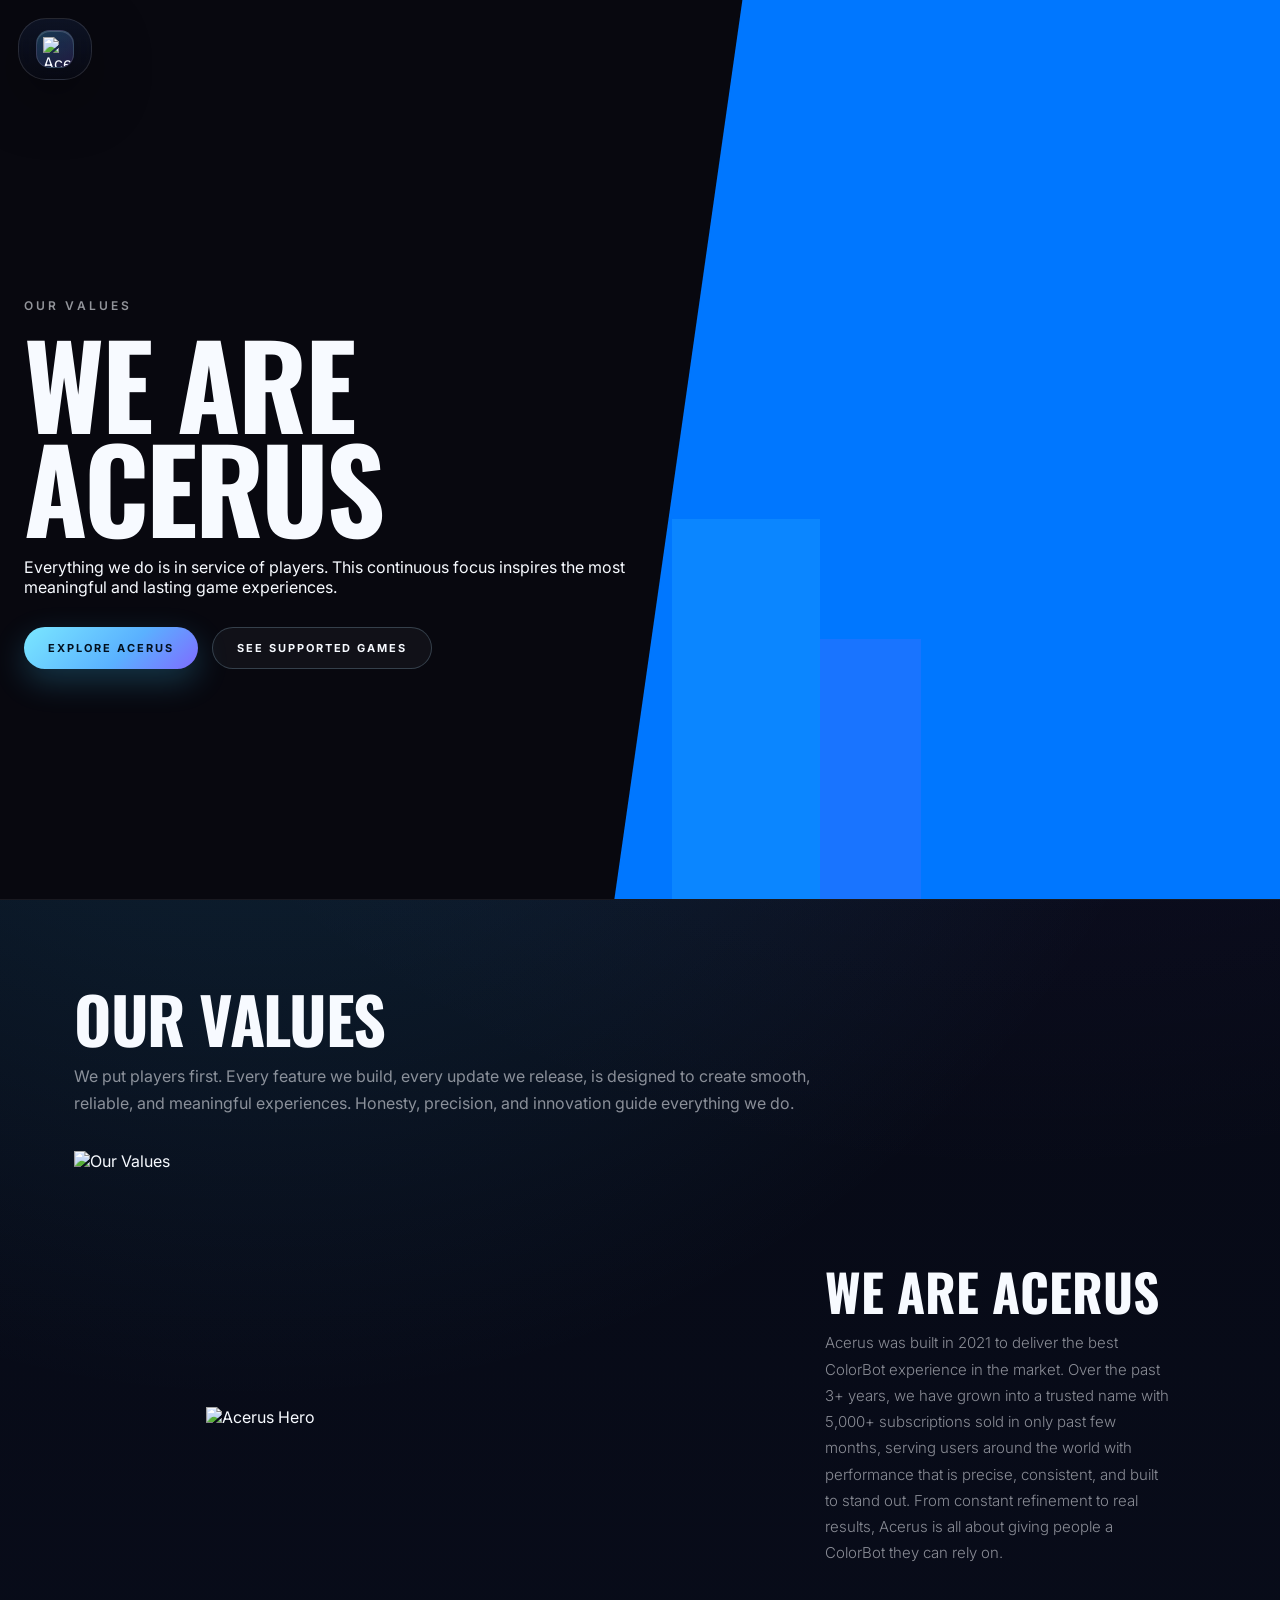
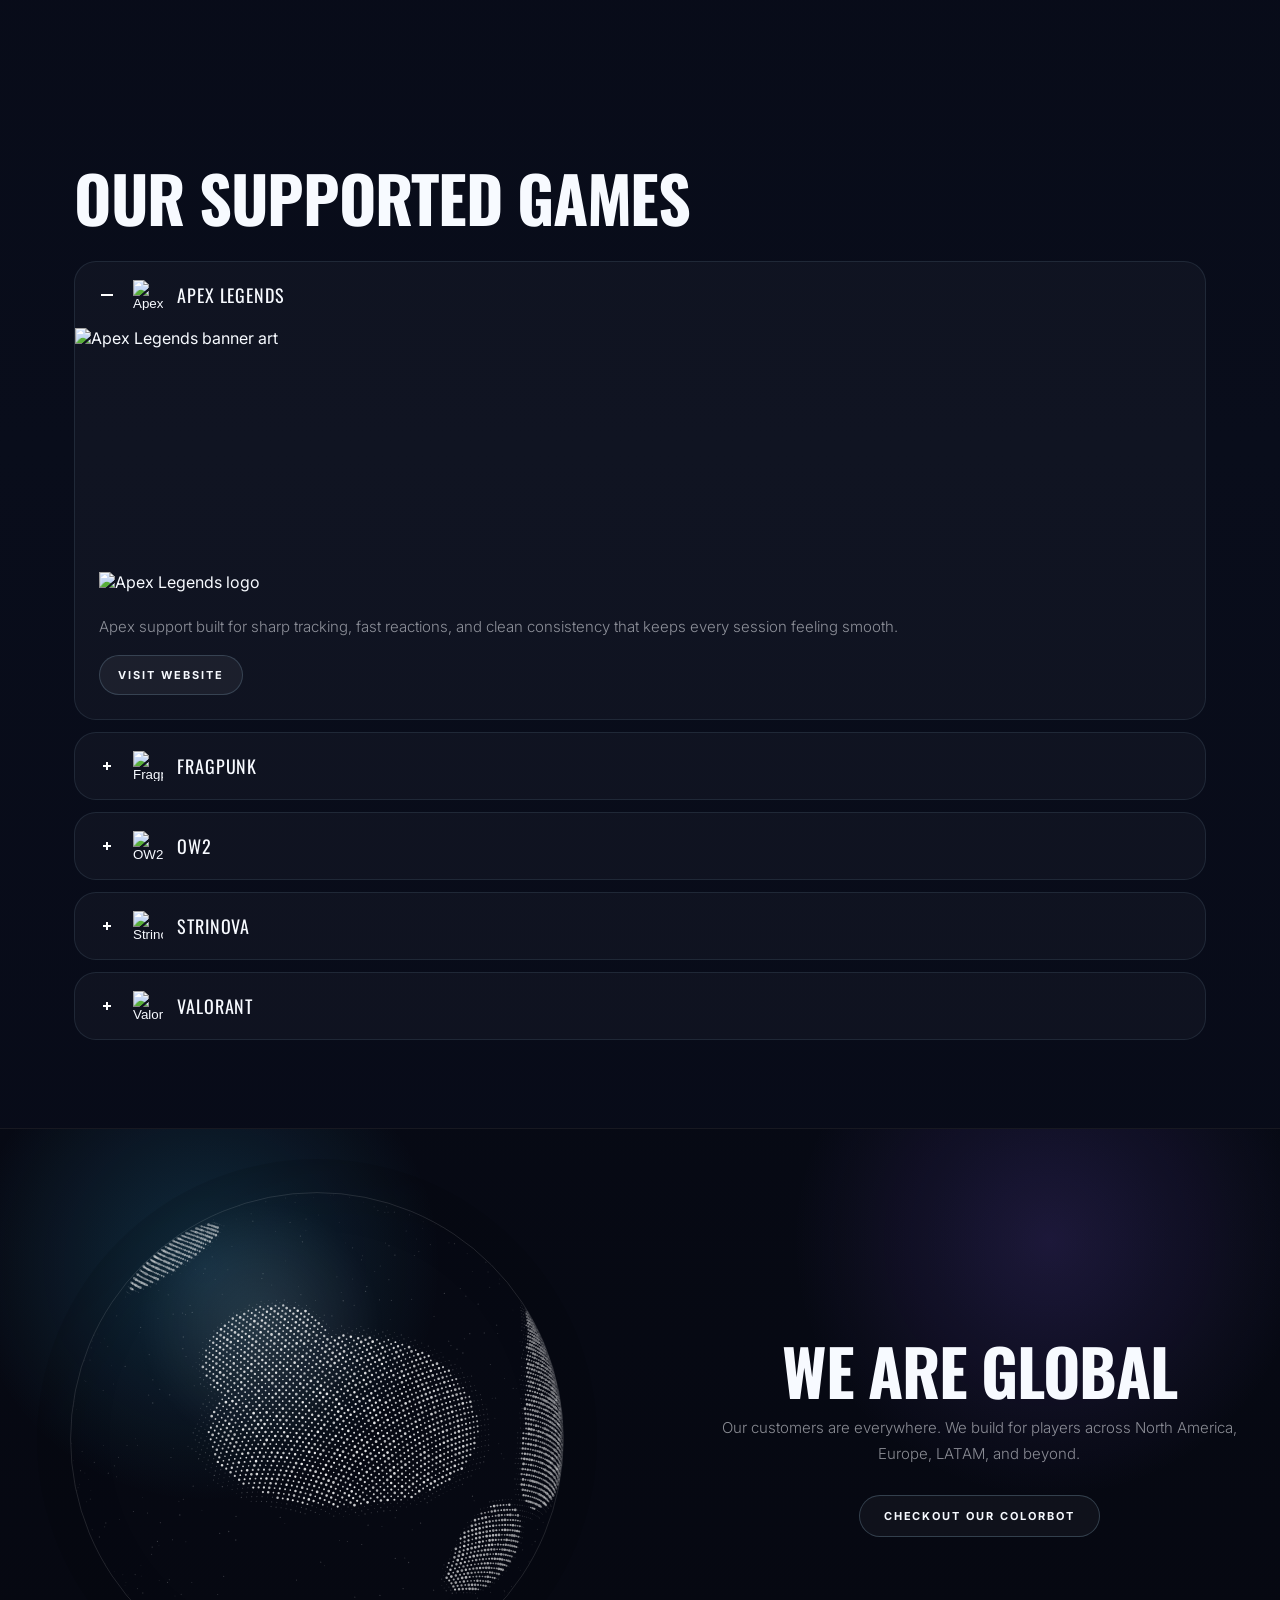
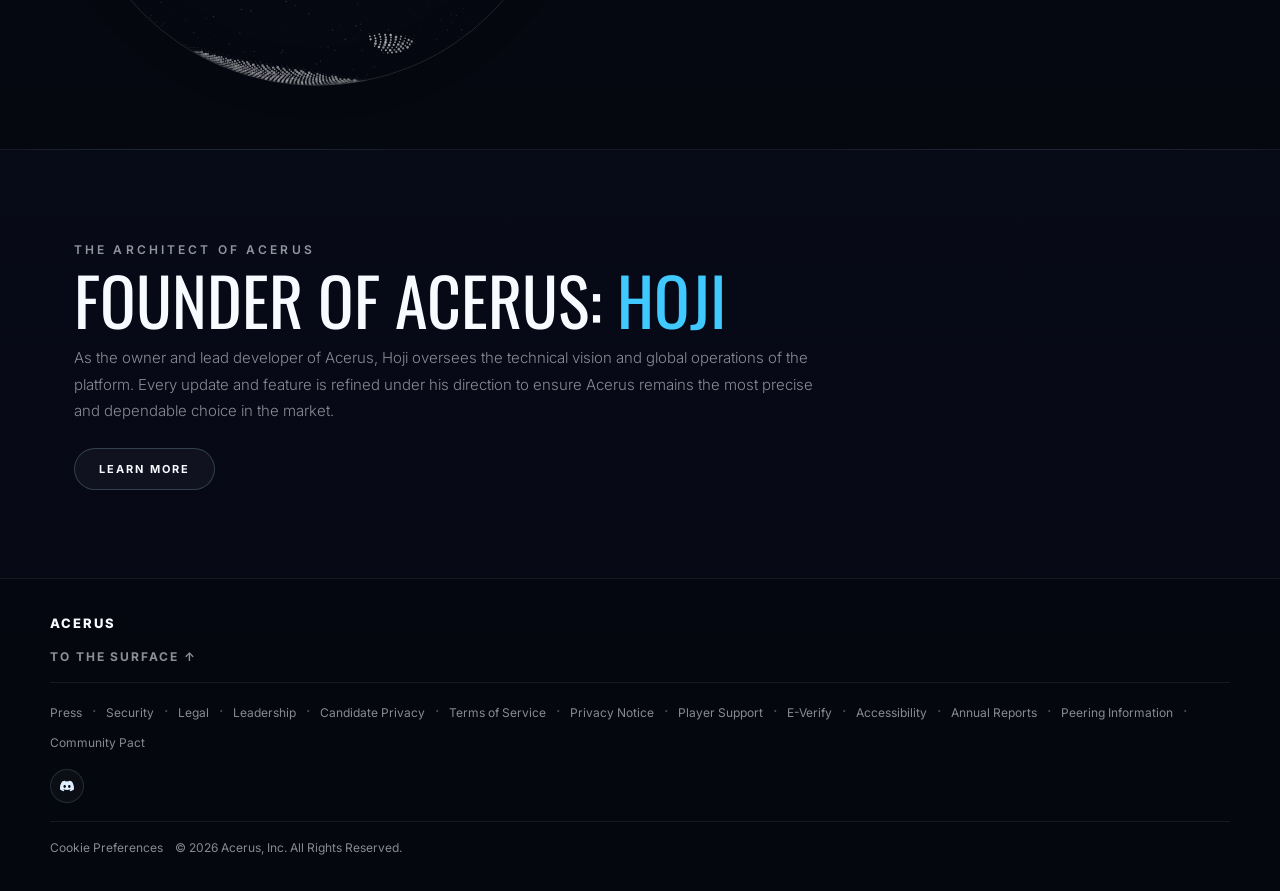
==== commit 19fa9ed8: "Add files via upload" ====
--- a/index.html
+++ b/index.html
@@ -30,12 +30,12 @@
         </span>
         <span class="rail-label">Who We Are</span>
       </a>
-      <a href="/products.html" class="rail-item">
-        <span class="rail-icon">
-          <svg viewBox="0 0 24 24" aria-hidden="true"><path d="M10 6V5a2 2 0 0 1 2-2h0a2 2 0 0 1 2 2v1h4a2 2 0 0 1 2 2v2H4V8a2 2 0 0 1 2-2h4Zm4 0V5h-4v1h4ZM4 12h16v7a2 2 0 0 1-2 2H6a2 2 0 0 1-2-2v-7Z"/></svg>
-        </span>
-        <span class="rail-label">Products</span>
-      </a>
+            <a href="products.html" class="rail-item active">
+                <span class="rail-icon">
+                    <svg viewBox="0 0 24 24" aria-hidden="true"><path d="M12 2a5 5 0 1 1 0 10A5 5 0 0 1 12 2zm0 12c5.33 0 8 2.67 8 4v2H4v-2c0-1.33 2.67-4 8-4z" /></svg>
+                </span>
+                <span class="rail-label">Products</span>
+            </a>
       <a href="#news" class="rail-item">
         <span class="rail-icon">
           <svg viewBox="0 0 24 24" aria-hidden="true"><path d="M6 4h11a3 3 0 0 1 3 3v11a2 2 0 0 1-2 2H7a3 3 0 0 1-3-3V6a2 2 0 0 1 2-2Zm2 4h7v2H8V8Zm0 4h8v2H8v-2Zm0 4h5v2H8v-2Z"/></svg>
@@ -51,7 +51,7 @@
         </span>
         <span class="rail-label">Search</span>
       </button>
-      <a href="#" class="rail-chip accent">
+      <a href="/login.html" class="rail-chip accent">
         <span class="rail-icon">
           <svg viewBox="0 0 24 24" aria-hidden="true"><path d="M12 2 4 6v6c0 5 3.4 9.7 8 10 4.6-.3 8-5 8-10V6l-8-4Zm1 6 5 5-7 7-4-4 2-2 2 2 5-5-3-3 2-2Z"/></svg>
         </span>
--- a/styles.css
+++ b/styles.css
@@ -1016,4 +1016,4 @@
         transform: translateY(0);
         filter: blur(0);
     }
-}
+}
